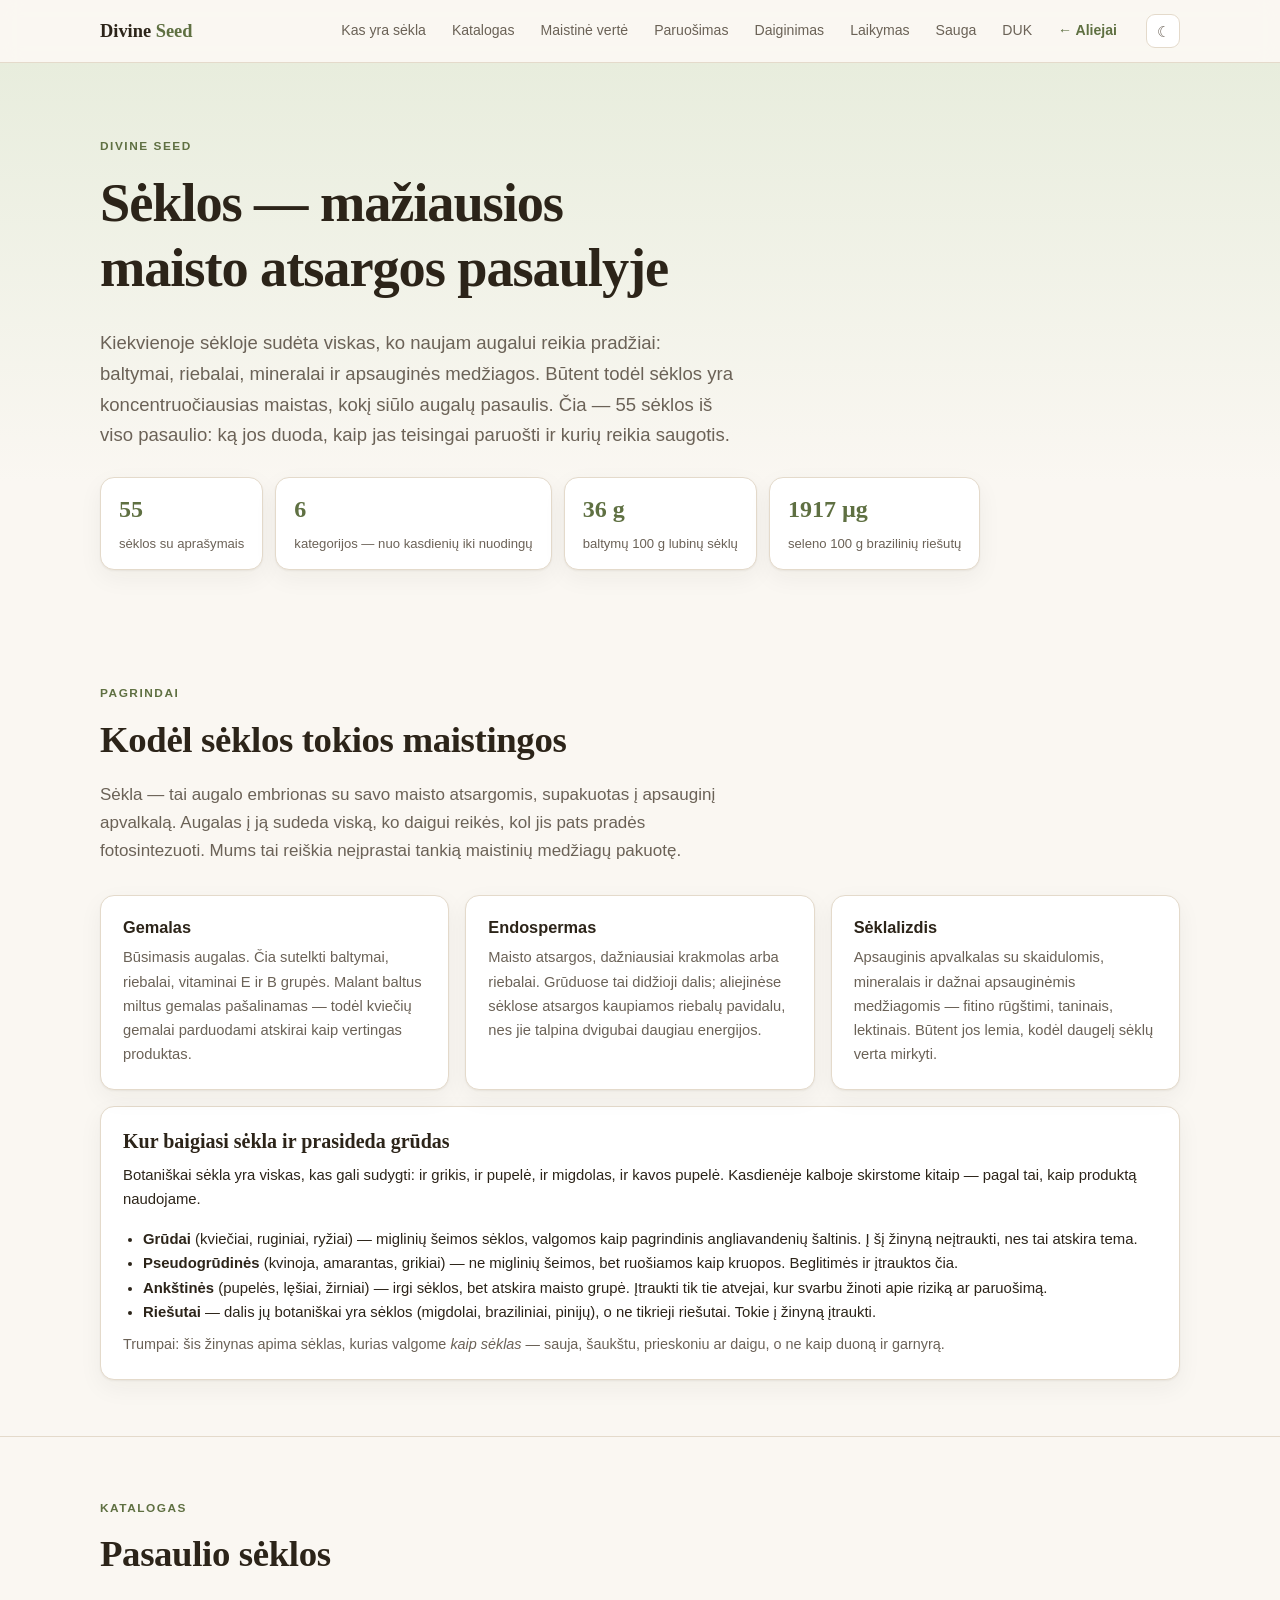
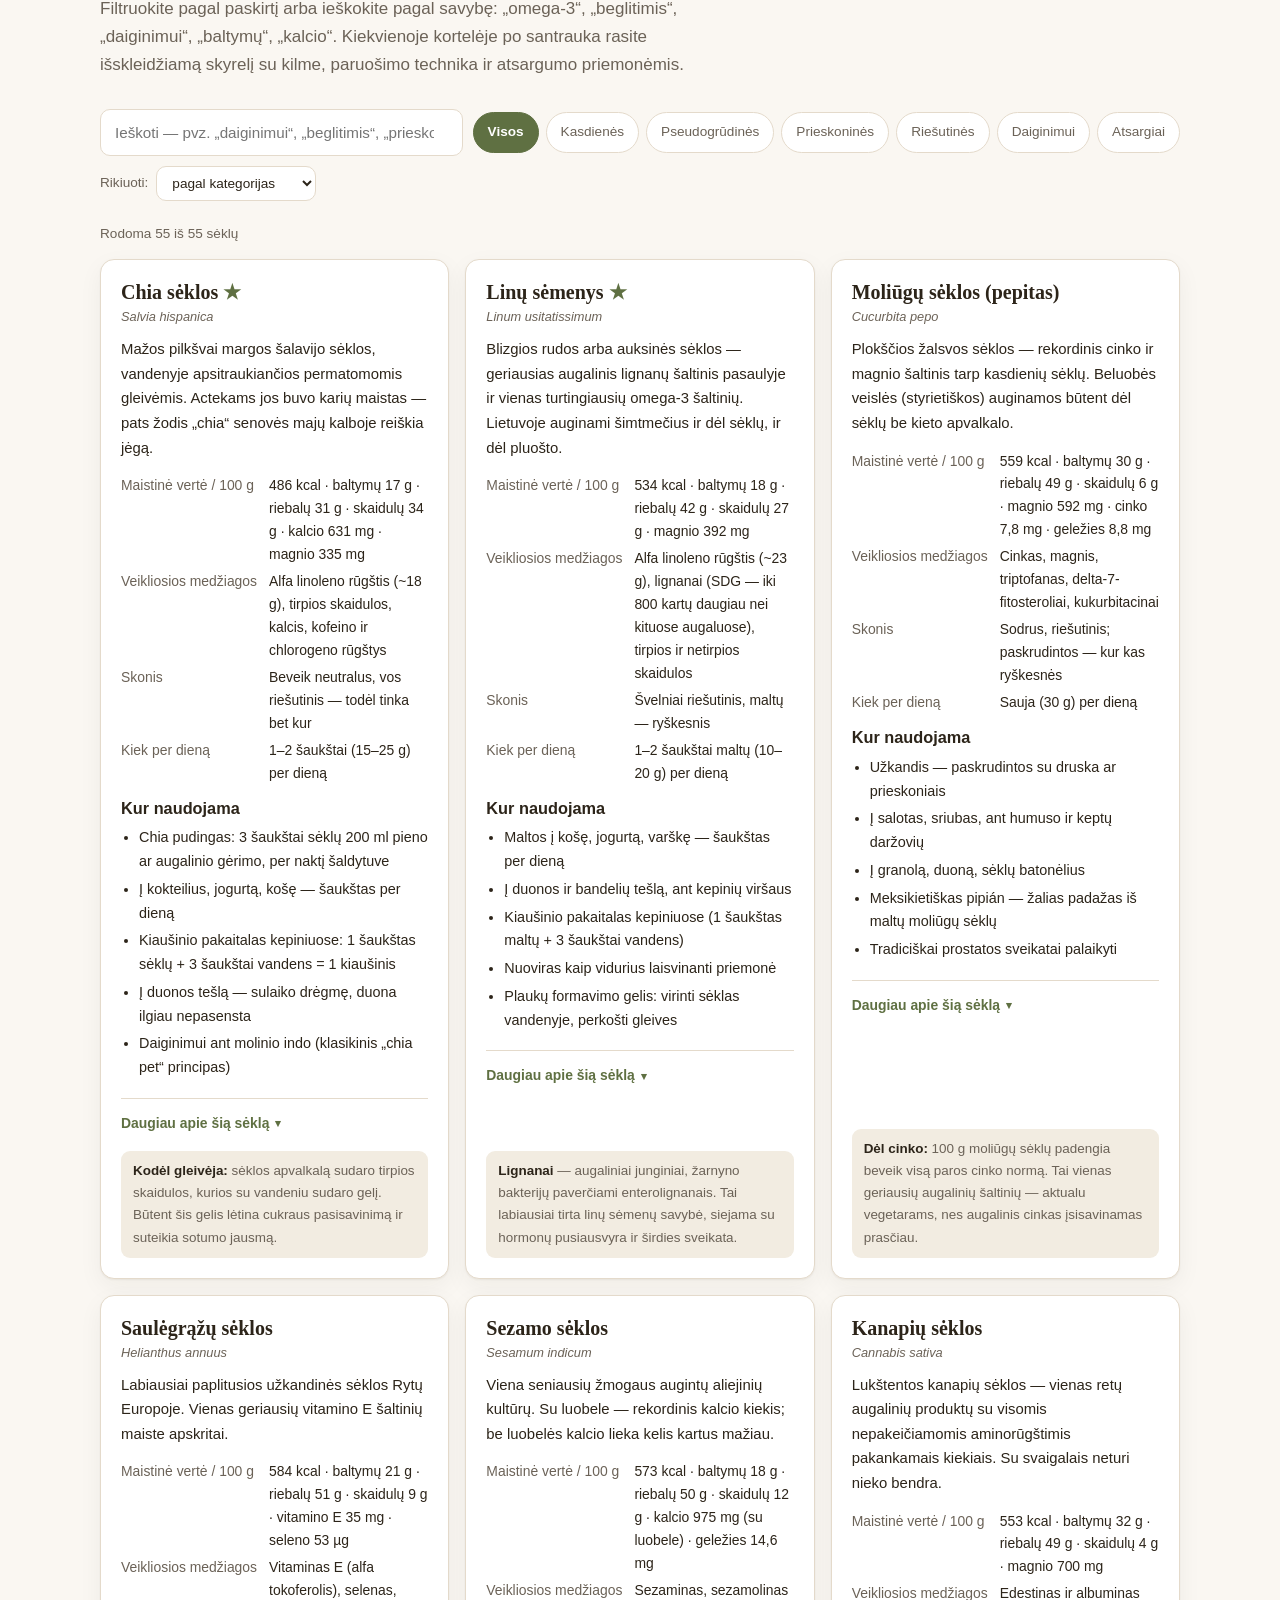
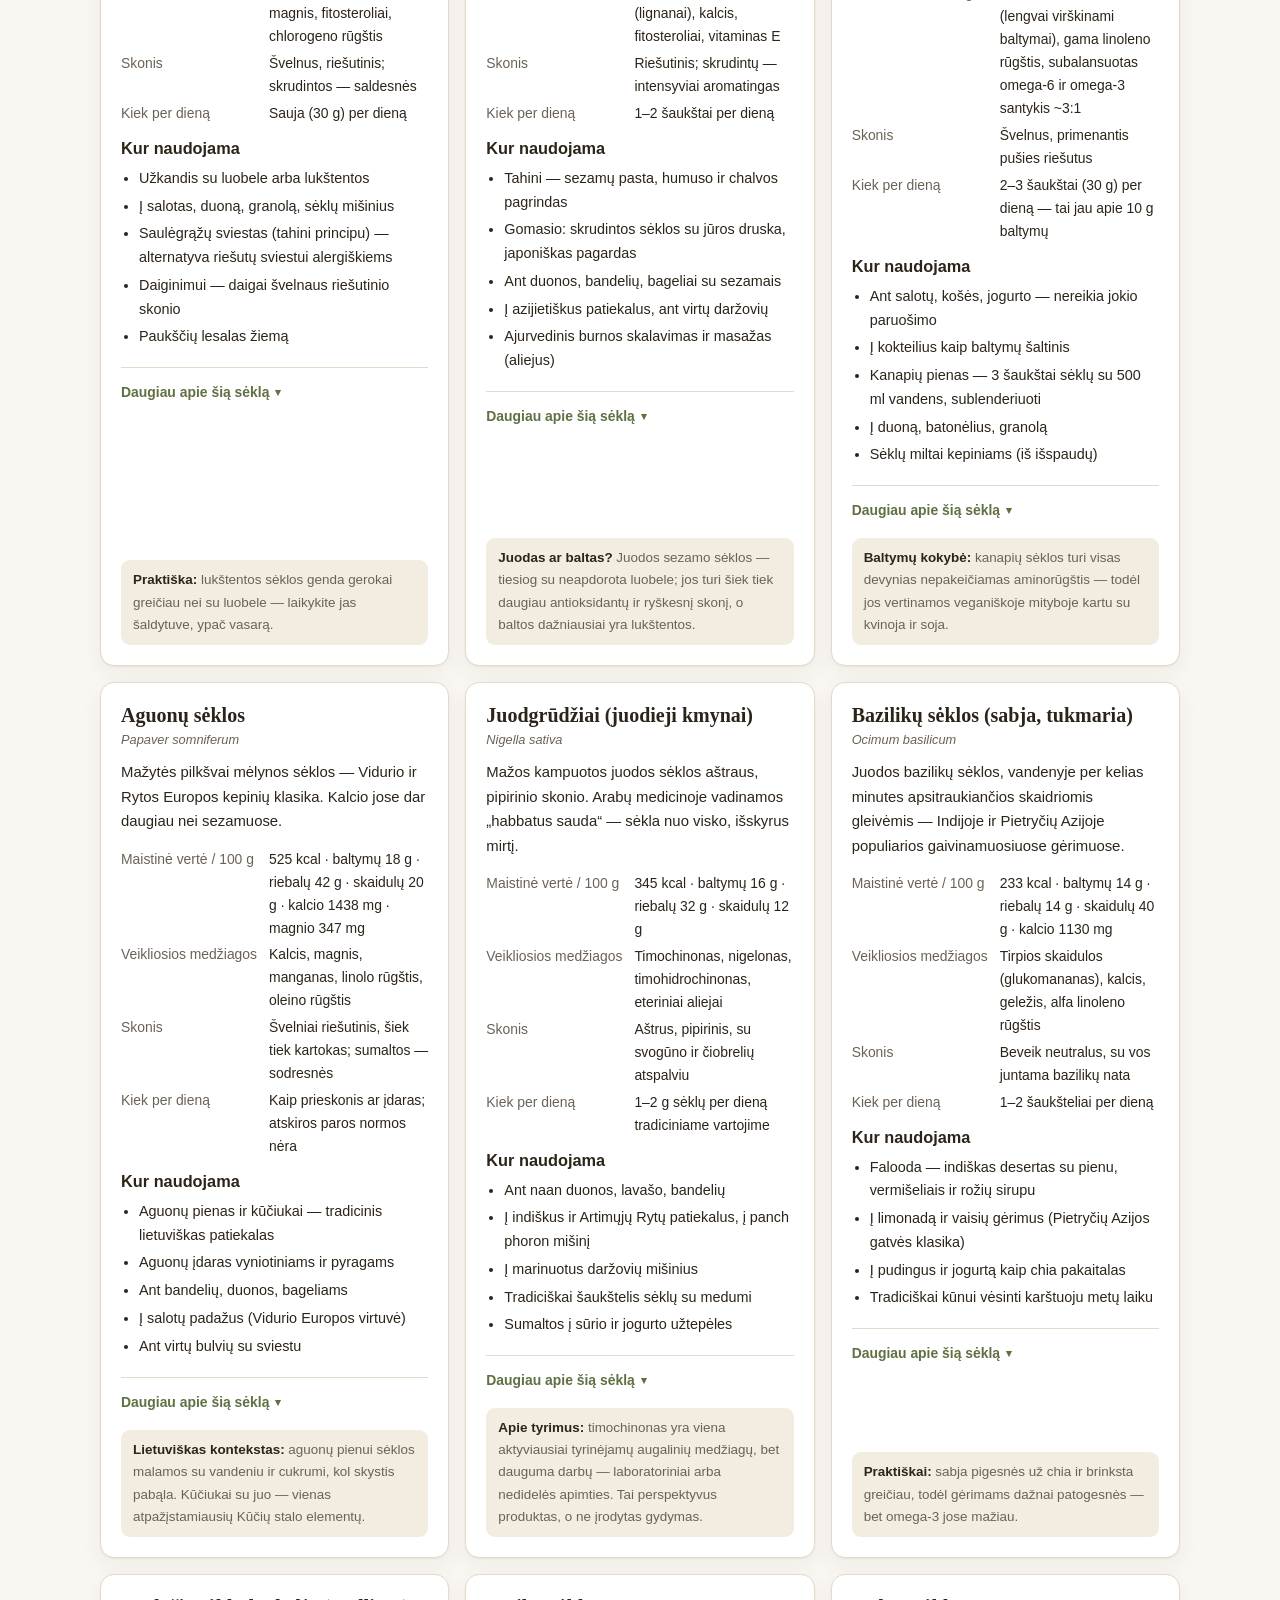
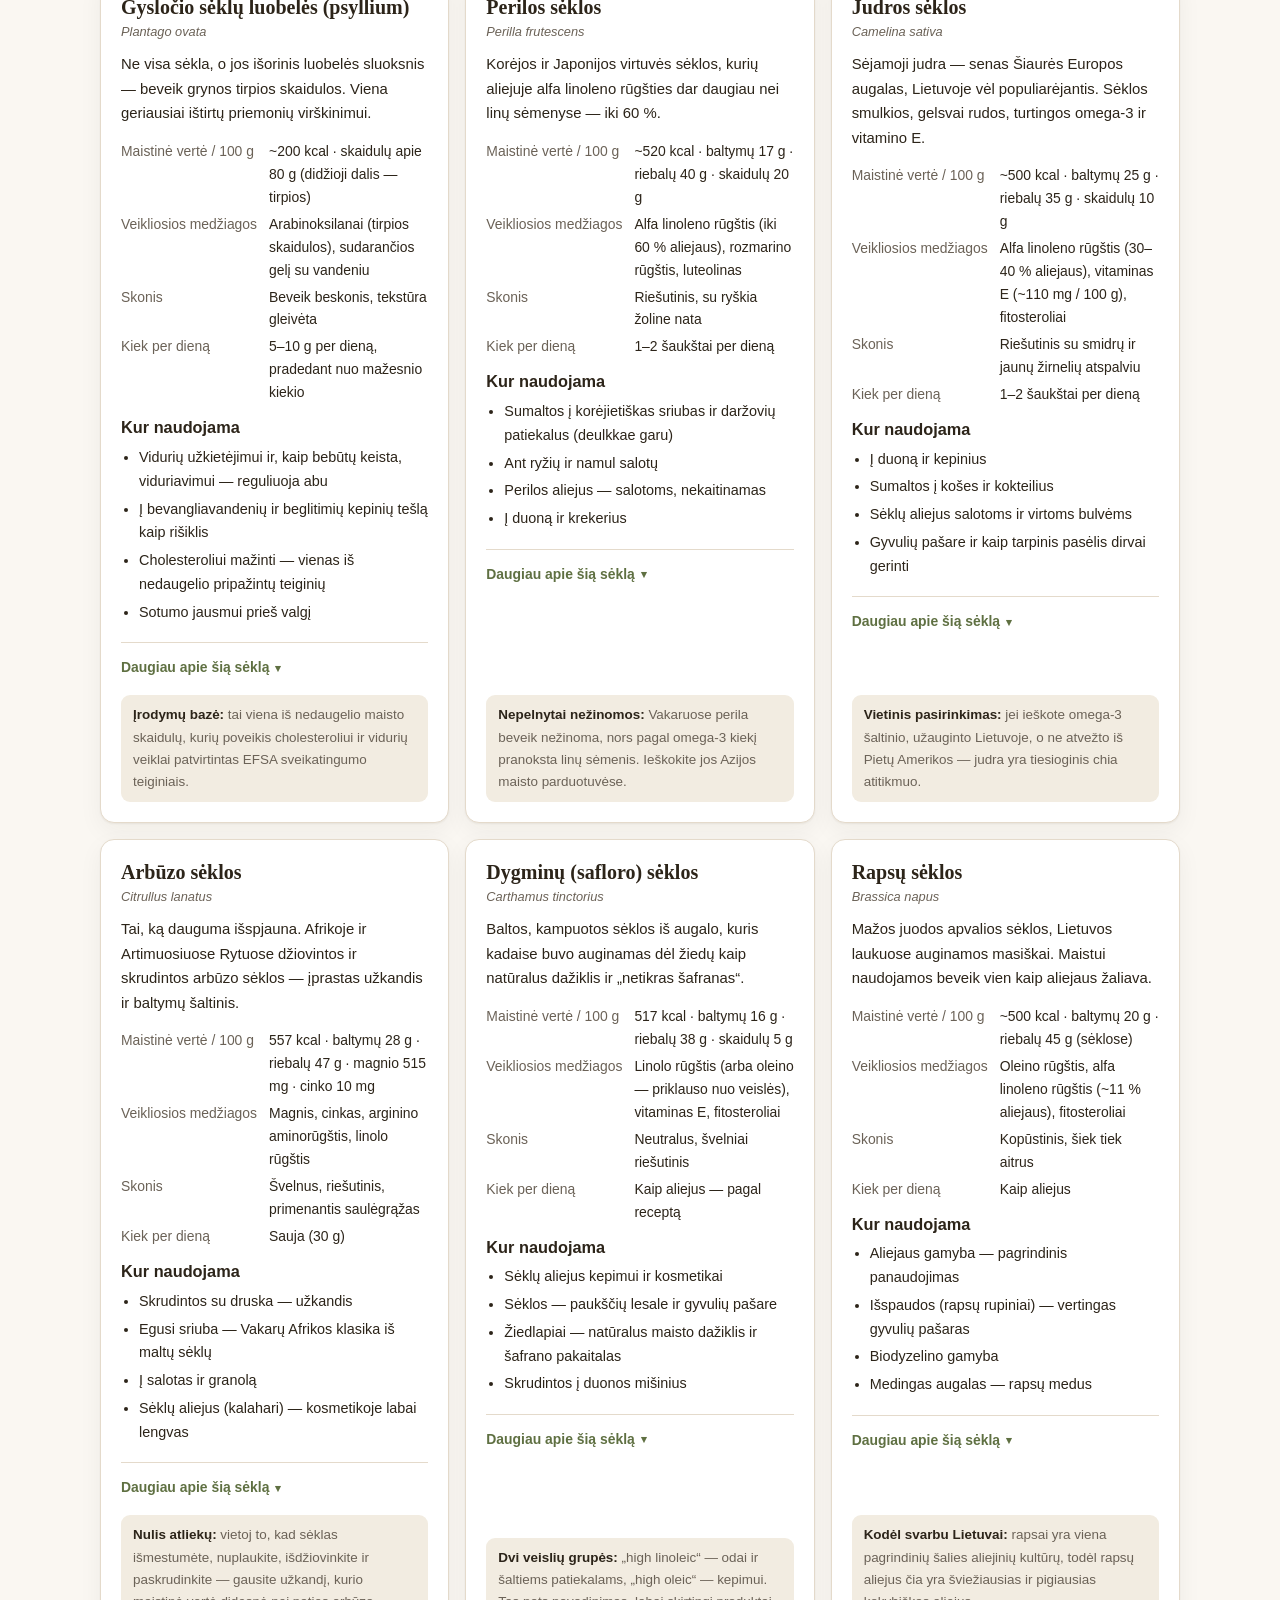
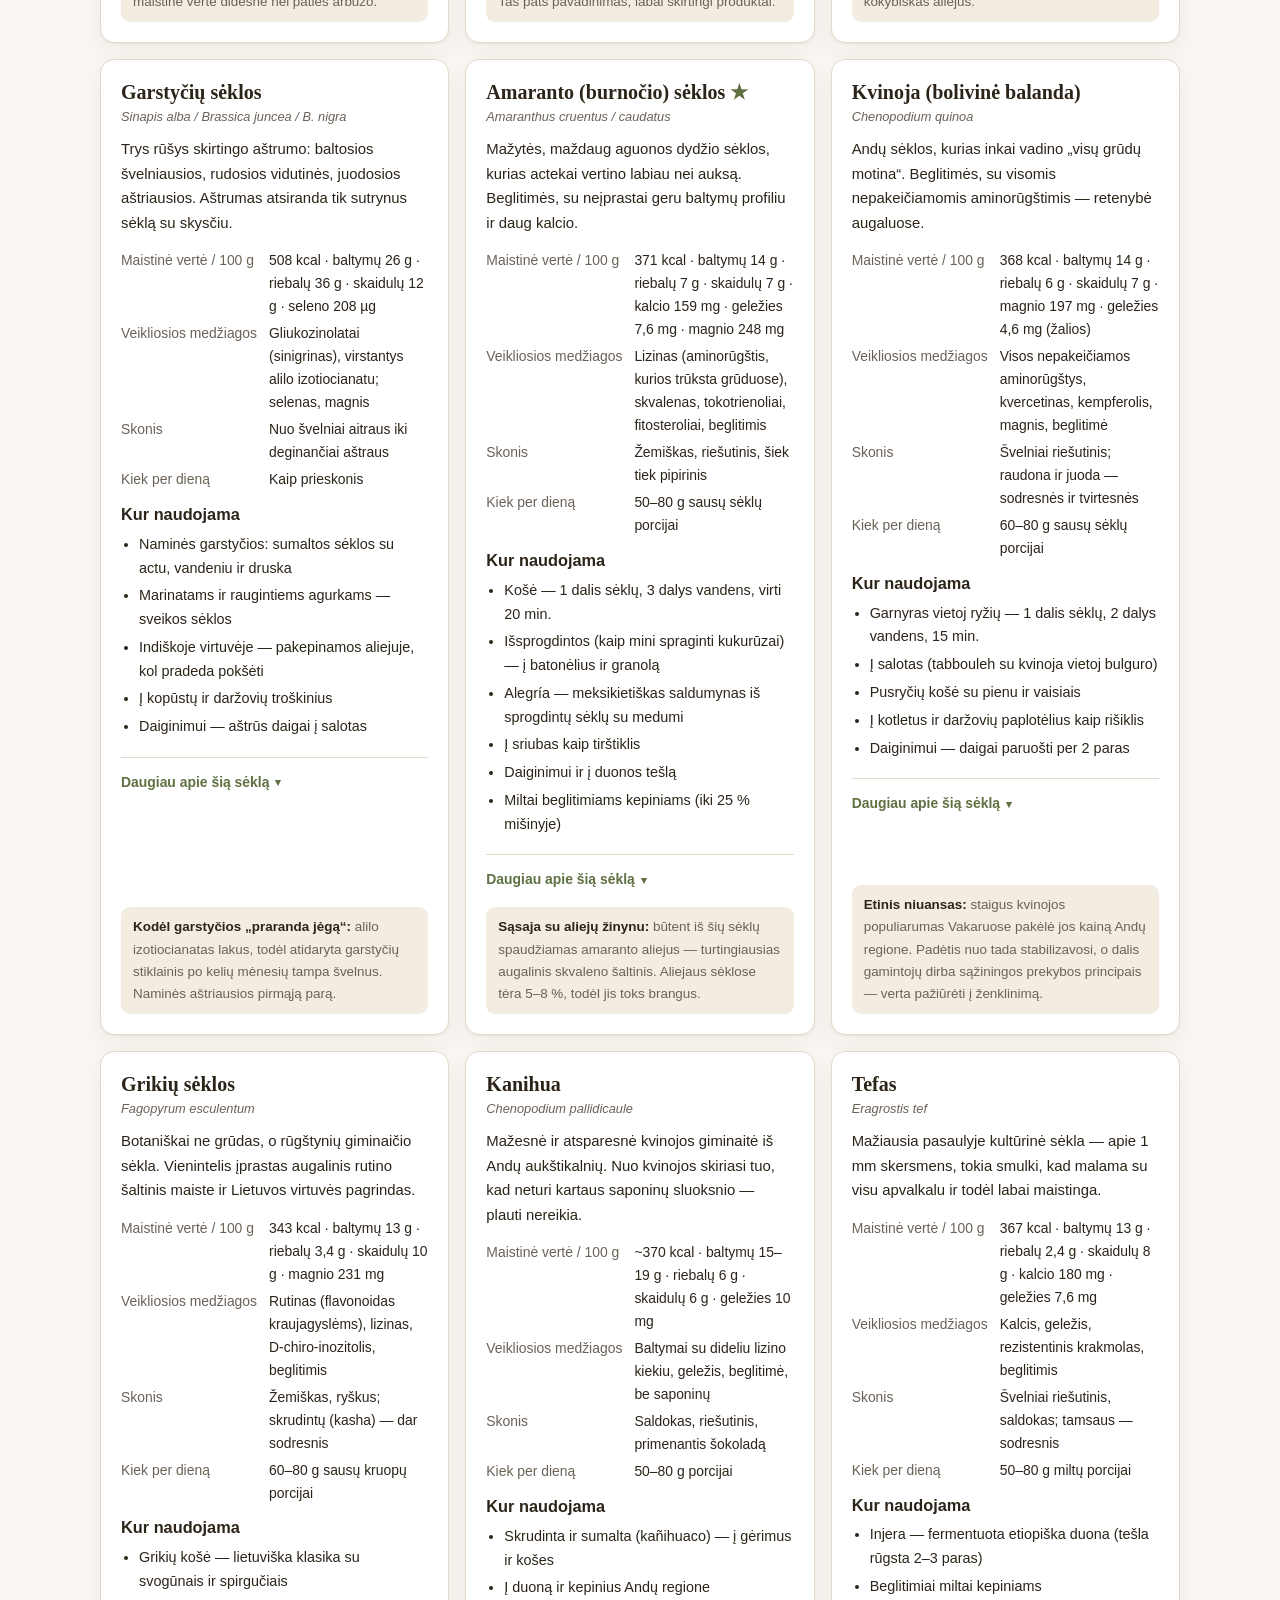
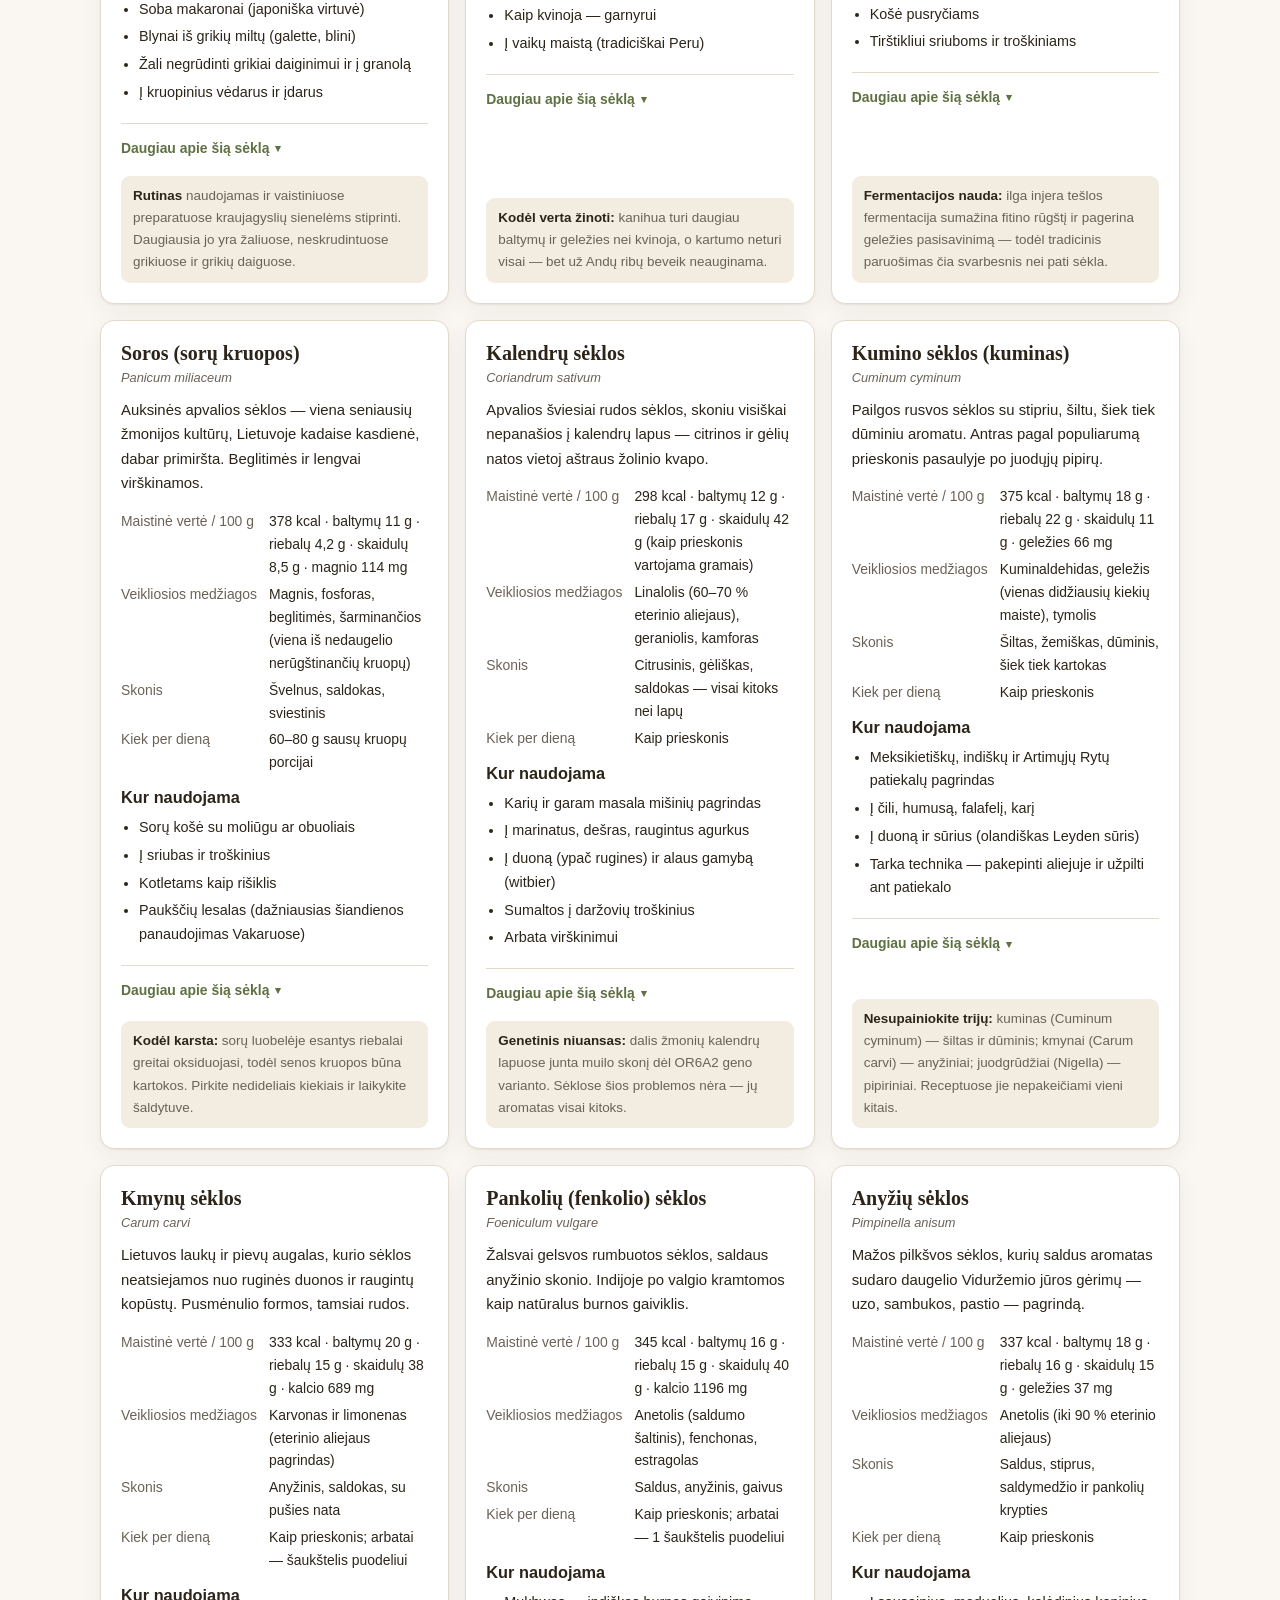
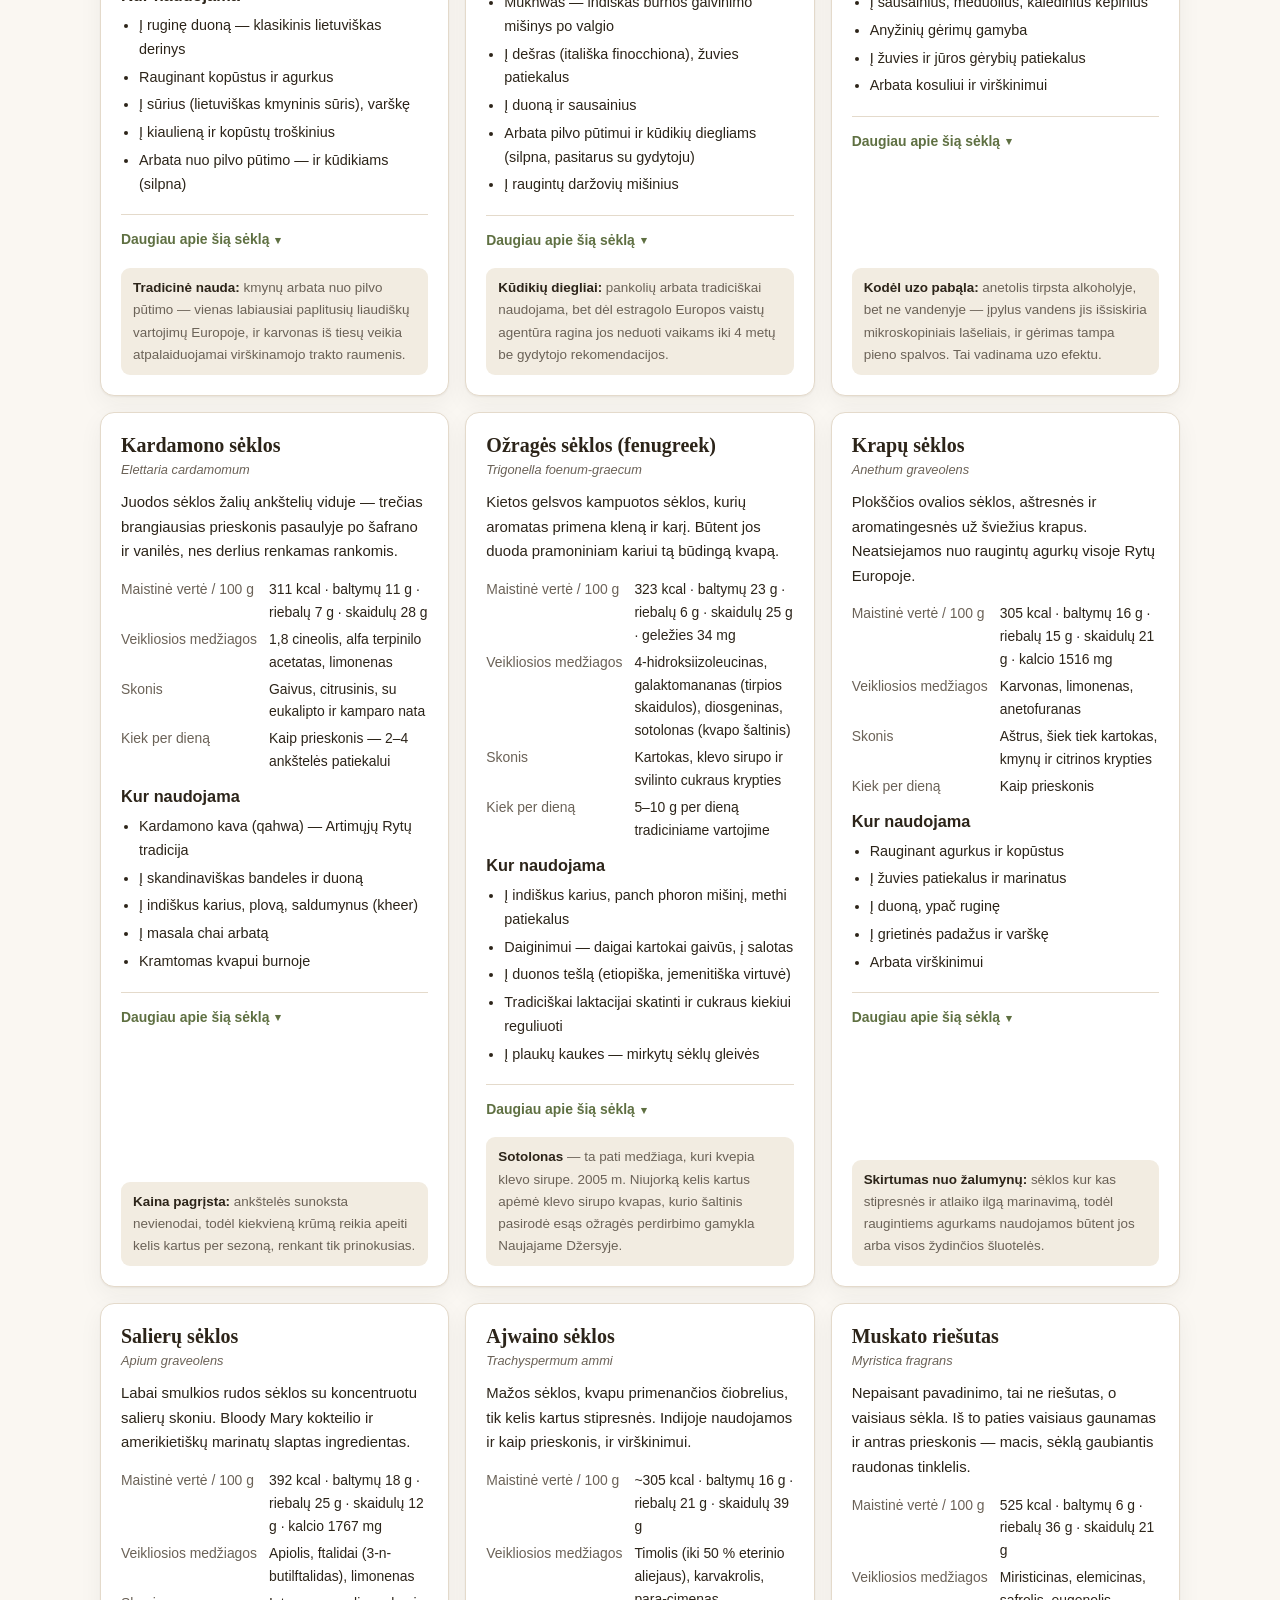
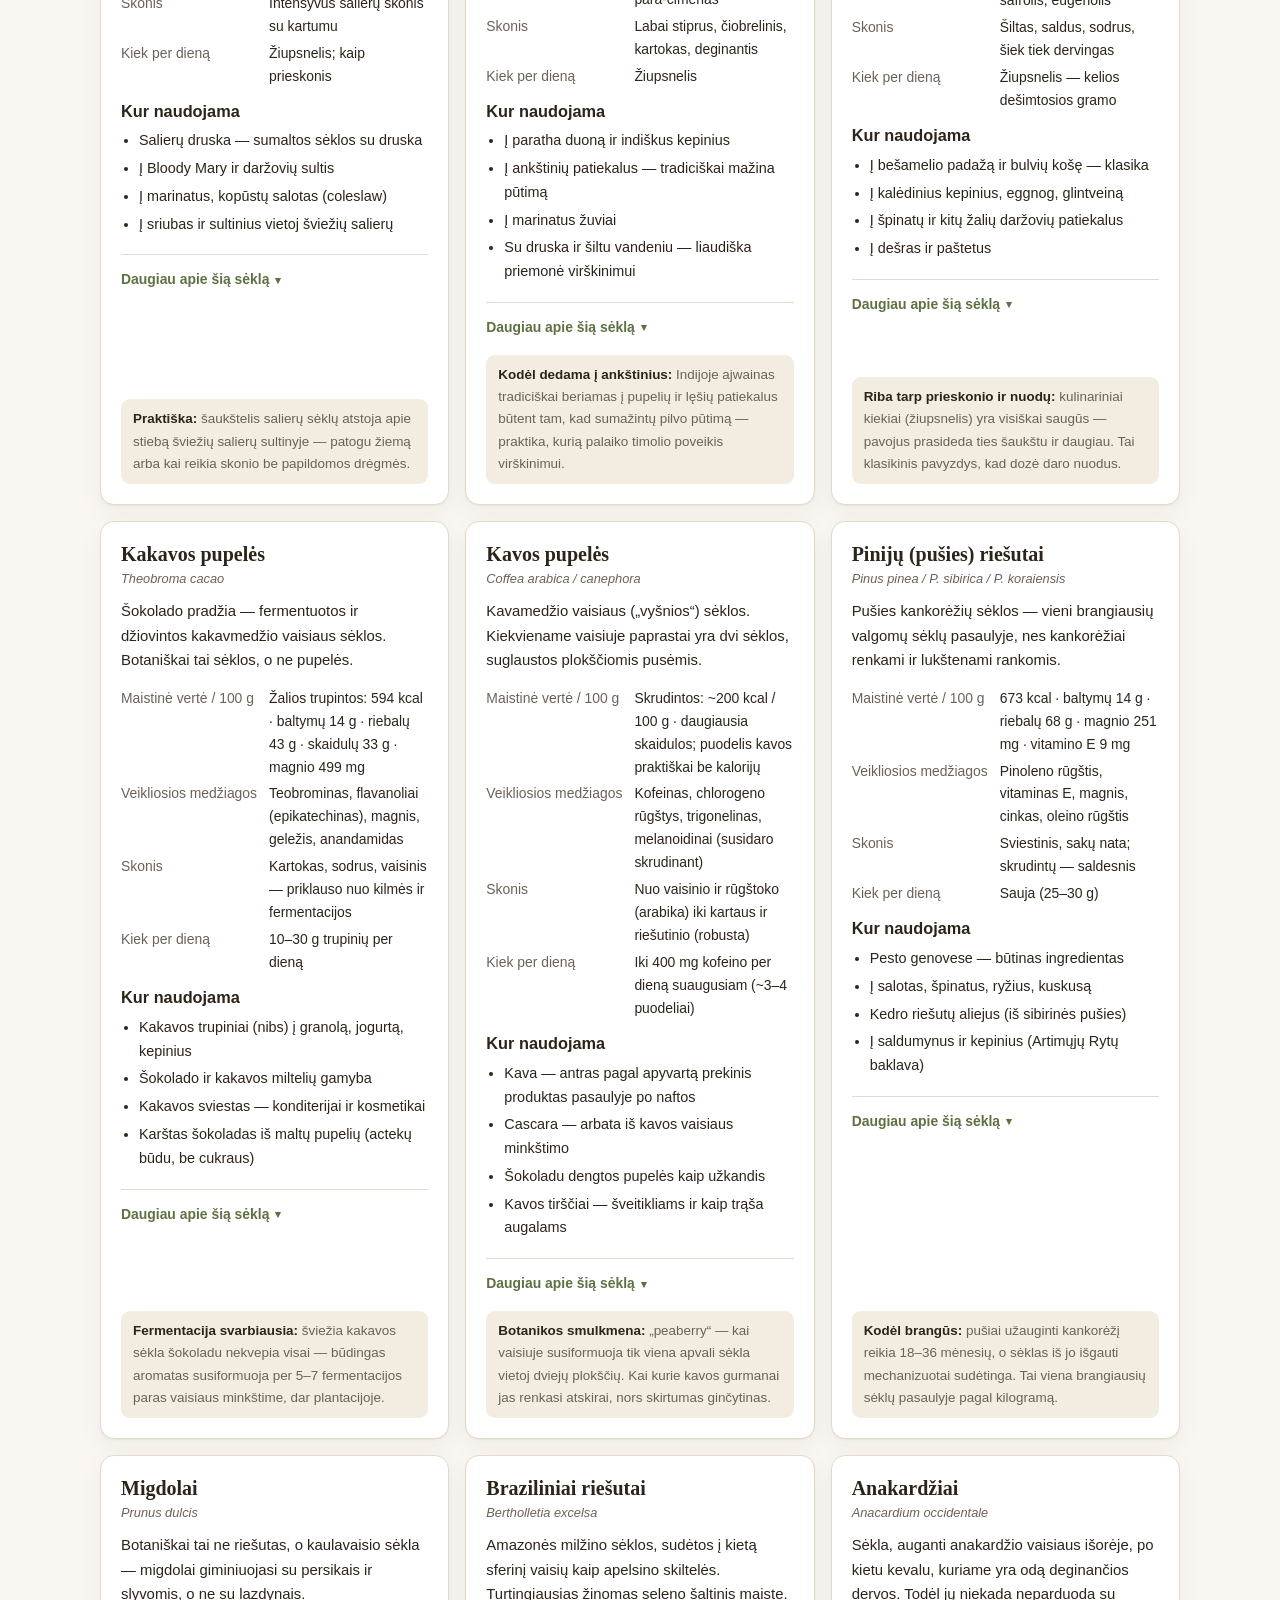
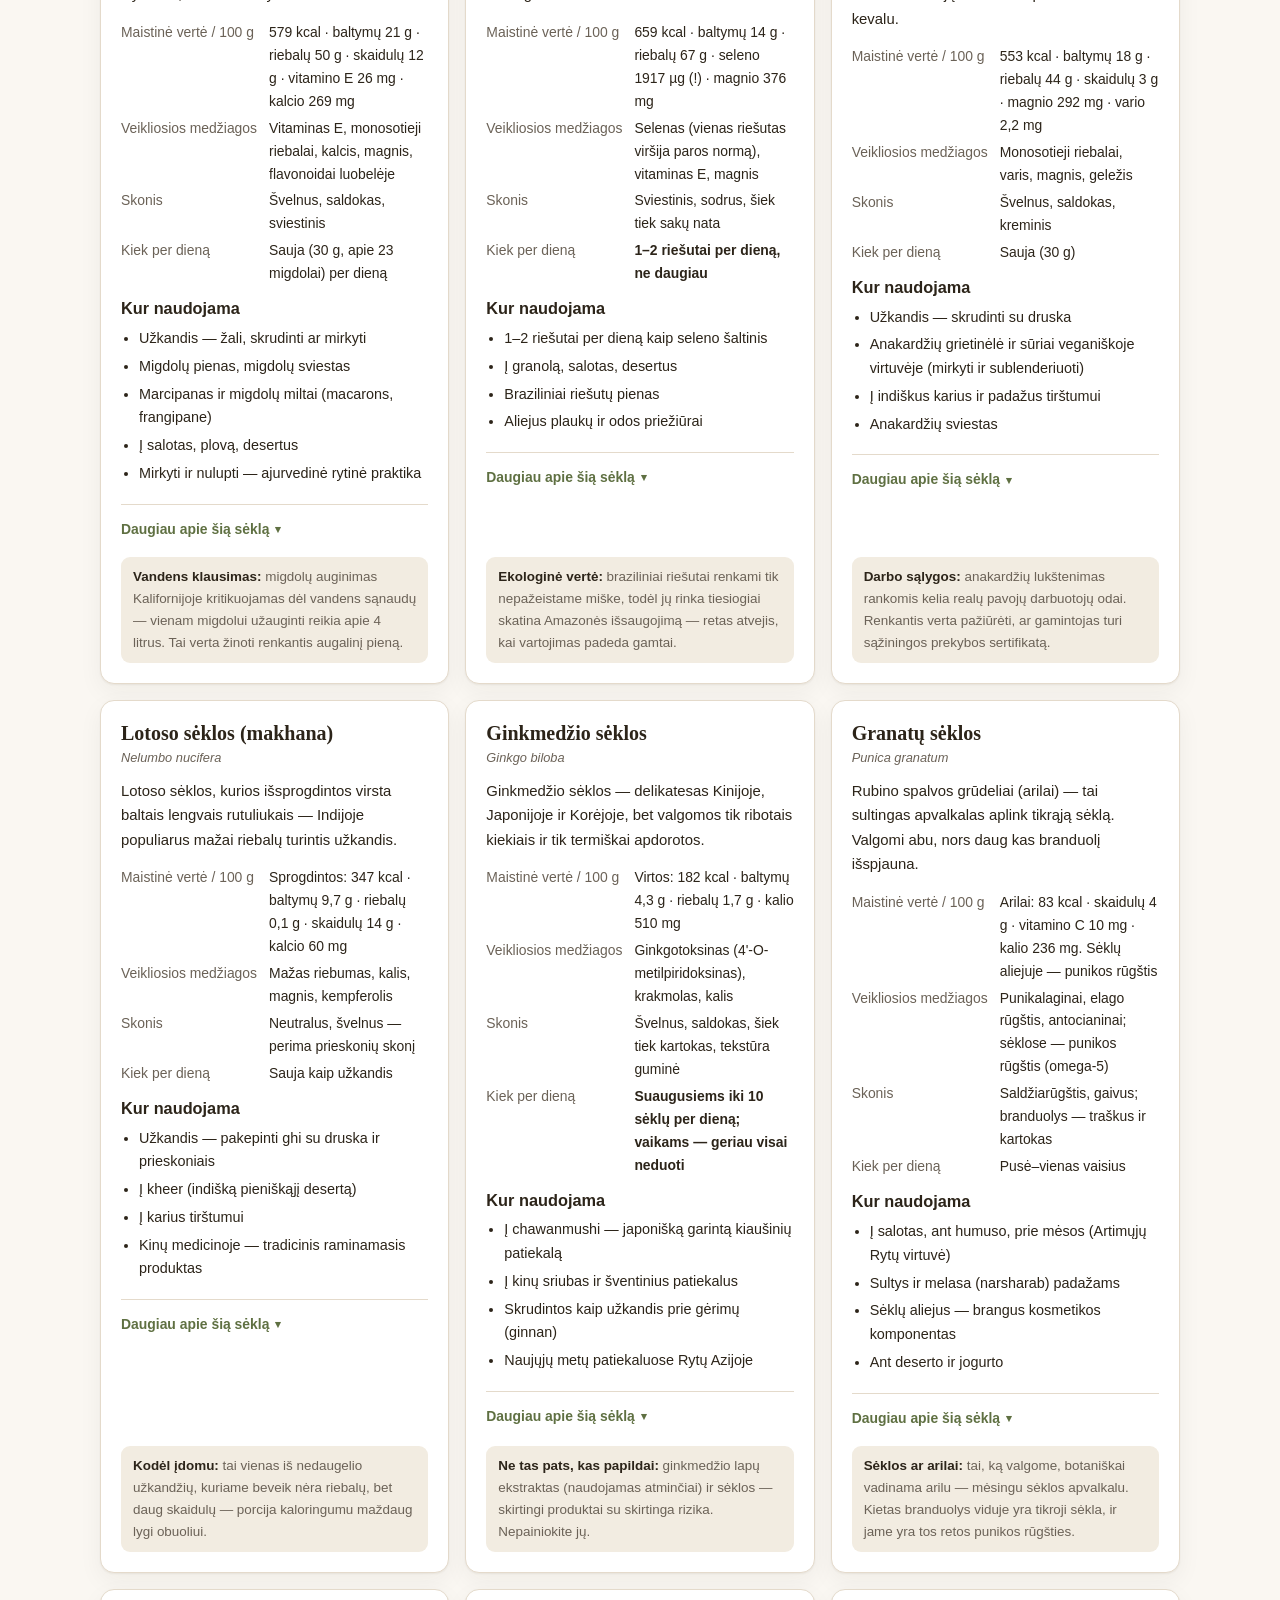
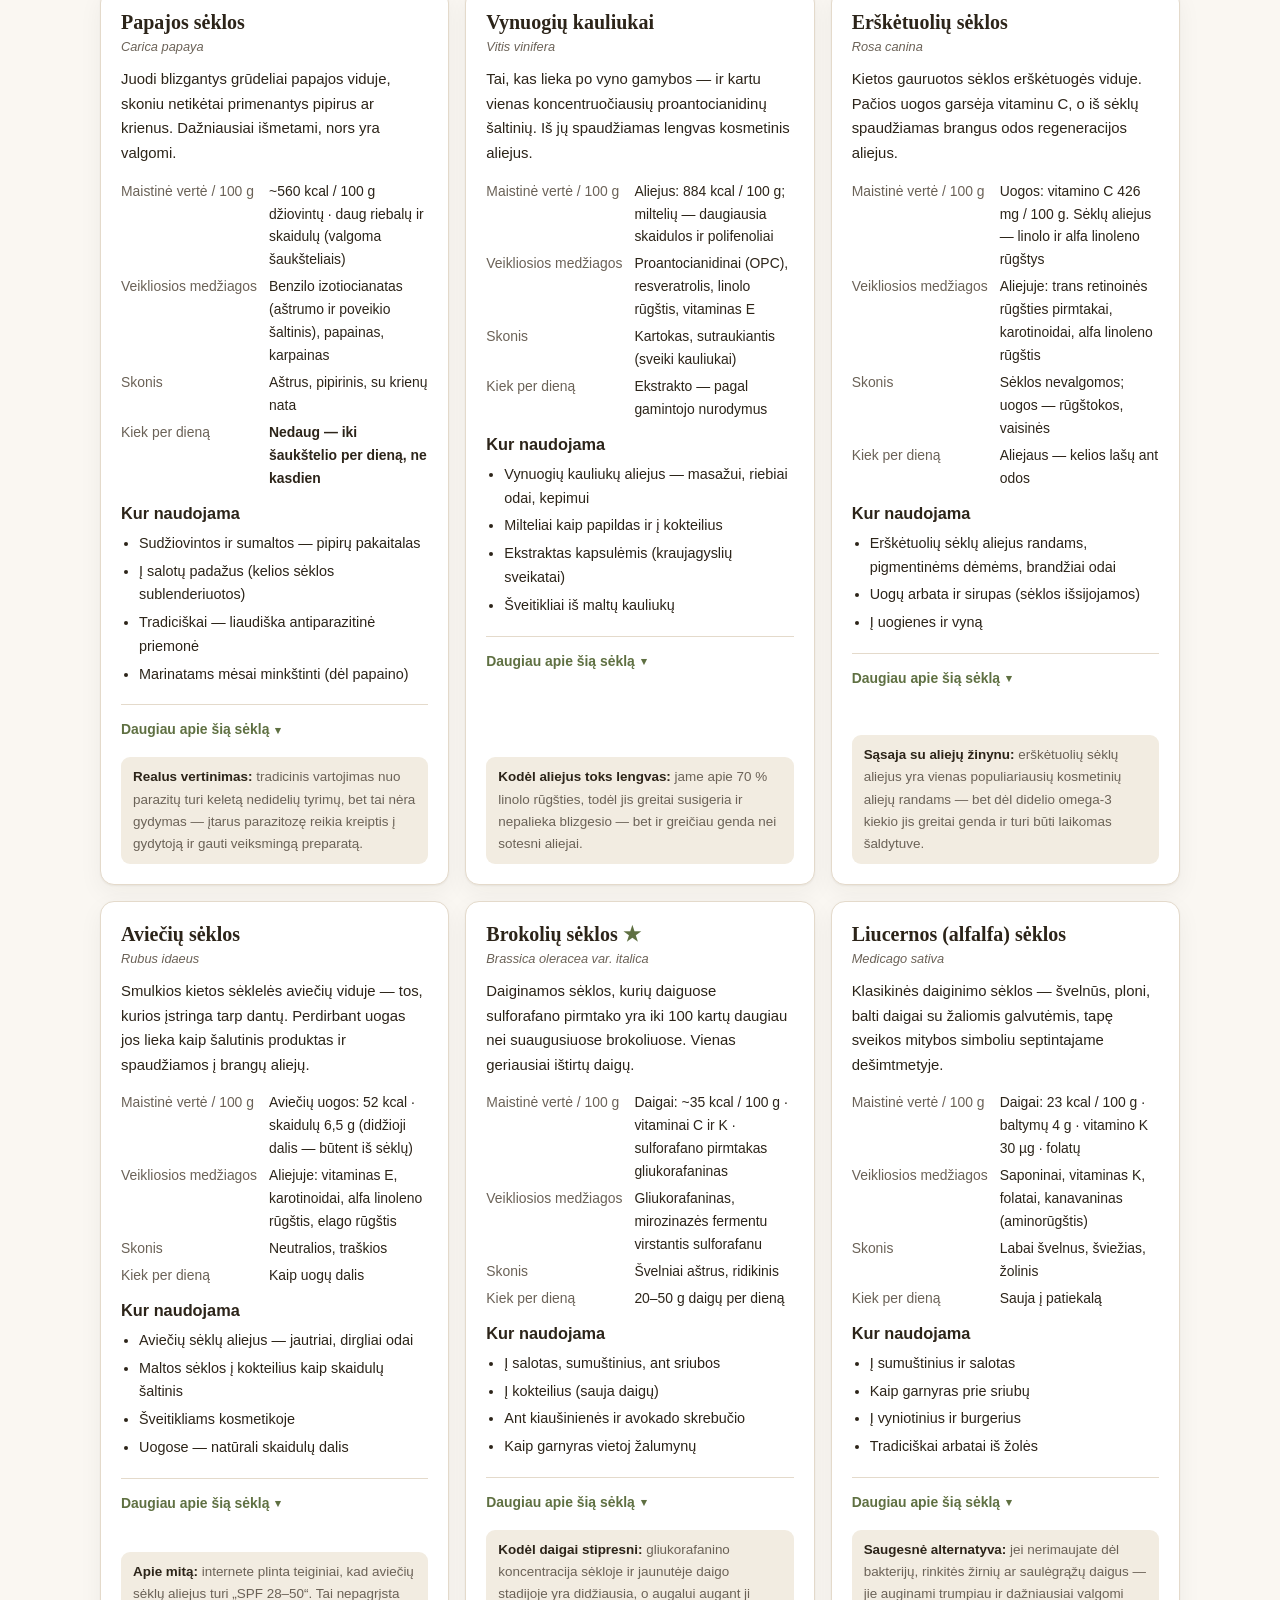
==== seklos.html @ fd5ecf48 "Pridėti Divine Seed — atskirą pasaulio sėklų žinyną Naujas puslapis seklos.html su 55 sėklomis iš vi" ====
<!DOCTYPE html>
<html lang="lt">
<head>
<meta charset="utf-8">
<meta name="viewport" content="width=device-width, initial-scale=1">
<title>Divine Seed — pasaulio sėklų žinynas | Nauda ir panaudojimas</title>
<meta name="description" content="55 pasaulio sėklos vienoje vietoje: chia, linų sėmenys, moliūgų, kvinoja, amarantas, prieskoninės ir daiginamos sėklos — maistinė vertė, paruošimas, nauda ir atsargumo priemonės.">
<meta name="theme-color" content="#5f7042">
<meta property="og:title" content="Divine Seed — pasaulio sėklų žinynas">
<meta property="og:description" content="55 sėklos: maistinė vertė, kaip paruošti, kiek valgyti, ko saugotis. Nuo chia iki ožragės ir daiginamų brokolių sėklų.">
<meta property="og:type" content="website">
<link rel="stylesheet" href="assets/css/styles.css">
<link rel="icon" href="data:image/svg+xml,<svg xmlns='http://www.w3.org/2000/svg' viewBox='0 0 100 100'><text y='.9em' font-size='90'>🌱</text></svg>">
</head>
<body class="seed-page">

<nav class="nav">
  <div class="wrap nav-inner">
    <a class="brand" href="seklos.html">Divine <span>Seed</span></a>
    <div class="nav-links">
      <a href="#kas-yra">Kas yra sėkla</a>
      <a href="#katalogas">Katalogas</a>
      <a href="#verte">Maistinė vertė</a>
      <a href="#paruosimas">Paruošimas</a>
      <a href="#daiginimas">Daiginimas</a>
      <a href="#laikymas">Laikymas</a>
      <a href="#sauga">Sauga</a>
      <a href="#duk">DUK</a>
      <a href="index.html" class="nav-cross">← Aliejai</a>
    </div>
    <button class="theme-btn" id="theme-btn" type="button" aria-label="Perjungti temą">☾</button>
  </div>
</nav>

<header class="hero">
  <div class="wrap">
    <span class="eyebrow">Divine Seed</span>
    <h1>Sėklos — mažiausios<br>maisto atsargos pasaulyje</h1>
    <p class="lead">
      Kiekvienoje sėkloje sudėta viskas, ko naujam augalui reikia pradžiai: baltymai, riebalai,
      mineralai ir apsauginės medžiagos. Būtent todėl sėklos yra koncentruočiausias maistas,
      kokį siūlo augalų pasaulis. Čia — 55 sėklos iš viso pasaulio: ką jos duoda, kaip jas
      teisingai paruošti ir kurių reikia saugotis.
    </p>
    <div class="hero-stats">
      <div class="stat"><b>55</b><span>sėklos su aprašymais</span></div>
      <div class="stat"><b>6</b><span>kategorijos — nuo kasdienių iki nuodingų</span></div>
      <div class="stat"><b>36 g</b><span>baltymų 100 g lubinų sėklų</span></div>
      <div class="stat"><b>1917 µg</b><span>seleno 100 g brazilinių riešutų</span></div>
    </div>
  </div>
</header>

<!-- ======================= KAS YRA SĖKLA ======================= -->
<section id="kas-yra">
  <div class="wrap">
    <div class="section-head">
      <span class="eyebrow">Pagrindai</span>
      <h2>Kodėl sėklos tokios maistingos</h2>
      <p>
        Sėkla — tai augalo embrionas su savo maisto atsargomis, supakuotas į apsauginį apvalkalą.
        Augalas į ją sudeda viską, ko daigui reikės, kol jis pats pradės fotosintezuoti. Mums tai
        reiškia neįprastai tankią maistinių medžiagų pakuotę.
      </p>
    </div>

    <div class="grid grid-3" style="margin-bottom:16px">
      <div class="card">
        <h4>Gemalas</h4>
        <p style="font-size:.92rem;color:var(--muted);margin:0">Būsimasis augalas. Čia sutelkti baltymai, riebalai, vitaminai E ir B grupės. Malant baltus miltus gemalas pašalinamas — todėl kviečių gemalai parduodami atskirai kaip vertingas produktas.</p>
      </div>
      <div class="card">
        <h4>Endospermas</h4>
        <p style="font-size:.92rem;color:var(--muted);margin:0">Maisto atsargos, dažniausiai krakmolas arba riebalai. Grūduose tai didžioji dalis; aliejinėse sėklose atsargos kaupiamos riebalų pavidalu, nes jie talpina dvigubai daugiau energijos.</p>
      </div>
      <div class="card">
        <h4>Sėklalizdis</h4>
        <p style="font-size:.92rem;color:var(--muted);margin:0">Apsauginis apvalkalas su skaidulomis, mineralais ir dažnai apsauginėmis medžiagomis — fitino rūgštimi, taninais, lektinais. Būtent jos lemia, kodėl daugelį sėklų verta mirkyti.</p>
      </div>
    </div>

    <div class="card">
      <h3>Kur baigiasi sėkla ir prasideda grūdas</h3>
      <p style="font-size:.93rem">
        Botaniškai sėkla yra viskas, kas gali sudygti: ir grikis, ir pupelė, ir migdolas, ir kavos
        pupelė. Kasdienėje kalboje skirstome kitaip — pagal tai, kaip produktą naudojame.
      </p>
      <ul style="font-size:.93rem;padding-left:20px;margin-bottom:8px">
        <li><b>Grūdai</b> (kviečiai, ruginiai, ryžiai) — miglinių šeimos sėklos, valgomos kaip pagrindinis angliavandenių šaltinis. Į šį žinyną neįtraukti, nes tai atskira tema.</li>
        <li><b>Pseudogrūdinės</b> (kvinoja, amarantas, grikiai) — ne miglinių šeimos, bet ruošiamos kaip kruopos. Beglitimės ir įtrauktos čia.</li>
        <li><b>Ankštinės</b> (pupelės, lęšiai, žirniai) — irgi sėklos, bet atskira maisto grupė. Įtraukti tik tie atvejai, kur svarbu žinoti apie riziką ar paruošimą.</li>
        <li><b>Riešutai</b> — dalis jų botaniškai yra sėklos (migdolai, braziliniai, pinijų), o ne tikrieji riešutai. Tokie į žinyną įtraukti.</li>
      </ul>
      <p style="font-size:.9rem;color:var(--muted);margin:0">
        Trumpai: šis žinynas apima sėklas, kurias valgome <i>kaip sėklas</i> — sauja, šaukštu,
        prieskoniu ar daigu, o ne kaip duoną ir garnyrą.
      </p>
    </div>
  </div>
</section>

<!-- ======================= KATALOGAS ======================= -->
<section id="katalogas">
  <div class="wrap">
    <div class="section-head">
      <span class="eyebrow">Katalogas</span>
      <h2>Pasaulio sėklos</h2>
      <p>
        Filtruokite pagal paskirtį arba ieškokite pagal savybę: „omega-3“, „beglitimis“,
        „daiginimui“, „baltymų“, „kalcio“. Kiekvienoje kortelėje po santrauka rasite
        išskleidžiamą skyrelį su kilme, paruošimo technika ir atsargumo priemonėmis.
      </p>
    </div>

    <div class="toolbar">
      <input class="search" id="seed-search" type="search" placeholder="Ieškoti — pvz. „daiginimui“, „beglitimis“, „prieskonis“…" aria-label="Ieškoti sėklos">
      <div class="chips" role="group" aria-label="Filtruoti pagal kategoriją">
        <button class="chip" type="button" data-cat="visi" aria-pressed="true">Visos</button>
        <button class="chip" type="button" data-cat="kasdienes" aria-pressed="false">Kasdienės</button>
        <button class="chip" type="button" data-cat="pseudograudai" aria-pressed="false">Pseudogrūdinės</button>
        <button class="chip" type="button" data-cat="prieskoniai" aria-pressed="false">Prieskoninės</button>
        <button class="chip" type="button" data-cat="riesutines" aria-pressed="false">Riešutinės</button>
        <button class="chip" type="button" data-cat="daiginimui" aria-pressed="false">Daiginimui</button>
        <button class="chip" type="button" data-cat="atsargiai" aria-pressed="false">Atsargiai</button>
      </div>
      <div class="sort-wrap">
        <label for="seed-sort">Rikiuoti:</label>
        <select id="seed-sort">
          <option value="numatytas">pagal kategorijas</option>
          <option value="pavadinimas">pagal pavadinimą</option>
          <option value="baltymai">pagal baltymų kiekį</option>
        </select>
      </div>
    </div>

    <p class="count" id="seed-count" aria-live="polite"></p>
    <div class="oil-grid" id="seed-grid"></div>
    <noscript>
      <p class="empty">Katalogui reikalingas JavaScript. Įjunkite jį naršyklėje, kad matytumėte visas 55 sėklas.</p>
    </noscript>
  </div>
</section>

<!-- ======================= MAISTINĖ VERTĖ ======================= -->
<section id="verte">
  <div class="wrap">
    <div class="section-head">
      <span class="eyebrow">Palyginimas</span>
      <h2>Ko kurioje sėkloje daugiausia</h2>
      <p>
        Reikšmės 100 g žalio produkto. Praktiškai tiek niekas nesuvalgo — įprasta porcija yra
        sauja (apie 30 g) arba šaukštas (10–15 g), todėl skaičius dalykite atitinkamai.
      </p>
    </div>

    <div class="table-scroll" style="margin-bottom:18px">
      <table>
        <thead>
          <tr><th>Sėkla</th><th>kcal</th><th>Baltymų</th><th>Riebalų</th><th>Skaidulų</th><th>Kuo išsiskiria</th></tr>
        </thead>
        <tbody>
          <tr><td>Kanapių (lukštentos)</td><td class="num">553</td><td class="num">32 g</td><td class="num">49 g</td><td class="num">4 g</td><td>Visos nepakeičiamos aminorūgštys</td></tr>
          <tr><td>Moliūgų</td><td class="num">559</td><td class="num">30 g</td><td class="num">49 g</td><td class="num">6 g</td><td>Cinkas 7,8 mg, magnis 592 mg</td></tr>
          <tr><td>Lubinų</td><td class="num">371</td><td class="num">36 g</td><td class="num">9,7 g</td><td class="num">19 g</td><td>Daugiausia baltymų, mažai riebalų</td></tr>
          <tr><td>Saulėgrąžų</td><td class="num">584</td><td class="num">21 g</td><td class="num">51 g</td><td class="num">9 g</td><td>Vitaminas E 35 mg</td></tr>
          <tr><td>Sezamo (su luobele)</td><td class="num">573</td><td class="num">18 g</td><td class="num">50 g</td><td class="num">12 g</td><td>Kalcis 975 mg</td></tr>
          <tr><td>Aguonų</td><td class="num">525</td><td class="num">18 g</td><td class="num">42 g</td><td class="num">20 g</td><td>Kalcis 1438 mg</td></tr>
          <tr><td>Linų sėmenų</td><td class="num">534</td><td class="num">18 g</td><td class="num">42 g</td><td class="num">27 g</td><td>Omega-3 ~23 g, lignanai</td></tr>
          <tr><td>Chia</td><td class="num">486</td><td class="num">17 g</td><td class="num">31 g</td><td class="num">34 g</td><td>Omega-3 ~18 g, gelis</td></tr>
          <tr><td>Ožragės</td><td class="num">323</td><td class="num">23 g</td><td class="num">6 g</td><td class="num">25 g</td><td>Geležis 34 mg</td></tr>
          <tr><td>Kvinoja</td><td class="num">368</td><td class="num">14 g</td><td class="num">6 g</td><td class="num">7 g</td><td>Pilnas baltymas, beglitimė</td></tr>
          <tr><td>Amaranto</td><td class="num">371</td><td class="num">14 g</td><td class="num">7 g</td><td class="num">7 g</td><td>Lizinas, kalcis 159 mg</td></tr>
          <tr><td>Grikių</td><td class="num">343</td><td class="num">13 g</td><td class="num">3,4 g</td><td class="num">10 g</td><td>Rutinas, beglitimiai</td></tr>
          <tr><td>Braziliniai riešutai</td><td class="num">659</td><td class="num">14 g</td><td class="num">67 g</td><td class="num">7,5 g</td><td>Selenas 1917 µg — riba 1–2 vnt.</td></tr>
          <tr><td>Psyllium luobelės</td><td class="num">~200</td><td class="num">2 g</td><td class="num">0,5 g</td><td class="num">~80 g</td><td>Beveik grynos tirpios skaidulos</td></tr>
          <tr><td>Lotoso (makhana)</td><td class="num">347</td><td class="num">9,7 g</td><td class="num">0,1 g</td><td class="num">14 g</td><td>Beveik be riebalų</td></tr>
        </tbody>
      </table>
    </div>

    <div class="grid grid-3">
      <div class="card">
        <h4>Jei reikia omega-3</h4>
        <p style="font-size:.91rem;color:var(--muted);margin:0">Linų sėmenys, chia, judra, perila. Svarbu: tai ALA forma, kurią organizmas į EPA ir DHA paverčia tik 5–10 %. Todėl augalinės sėklos žuvies nepakeičia visa apimtimi.</p>
      </div>
      <div class="card">
        <h4>Jei reikia baltymų</h4>
        <p style="font-size:.91rem;color:var(--muted);margin:0">Kanapių sėklos, lubinai, moliūgų sėklos, kvinoja. Kanapės ir kvinoja turi visas nepakeičiamas aminorūgštis — retenybė tarp augalų.</p>
      </div>
      <div class="card">
        <h4>Jei reikia kalcio</h4>
        <p style="font-size:.91rem;color:var(--muted);margin:0">Aguonos, sezamas su luobele, krapų ir salierų sėklos. Įsisavinimą mažina oksalatai, todėl skaičiai lentelėje yra viršutinė riba, o ne tai, ką organizmas pasisavins.</p>
      </div>
    </div>
  </div>
</section>

<!-- ======================= PARUOŠIMAS ======================= -->
<section id="paruosimas">
  <div class="wrap">
    <div class="section-head">
      <span class="eyebrow">Technika</span>
      <h2>Kaip paruošti sėklas</h2>
      <p>
        Sėkla sukurta taip, kad praeitų pro virškinamąjį traktą nepažeista — tai jos išlikimo
        strategija. Mūsų užduotis atvirkštinė: ją atverti. Nuo to priklauso, ar gausite naudą,
        ar tik skaidulų.
      </p>
    </div>

    <div class="grid grid-2" style="margin-bottom:16px">
      <div class="card">
        <h3>Keturios technikos</h3>
        <div class="steps">
          <div class="step"><div><h4>Malimas</h4><p>Būtinas linų sėmenims — sveikos sėklos praeina nesuvirškintos. Malkite prieš pat vartojimą: maltos genda per savaites, ne mėnesius.</p></div></div>
          <div class="step"><div><h4>Mirkymas</h4><p>4–12 val. vandenyje sumažina fitino rūgštį ir fermentų inhibitorius, suminkština sėklą. Vandenį nupilkite ir nenaudokite.</p></div></div>
          <div class="step"><div><h4>Skrudinimas</h4><p>Atskleidžia aromatą ir naikina dalį antimaistinių medžiagų. Bet riebalai oksiduojasi — skrudinkite trumpai ir vidutinėje kaitroje.</p></div></div>
          <div class="step"><div><h4>Daiginimas</h4><p>Stipriausiai pakeičia sudėtį: išauga vitaminų kiekis, sumažėja fitino rūgšties, baltymai tampa lengviau virškinami.</p></div></div>
        </div>
      </div>
      <div class="card">
        <h3>Antimaistinės medžiagos — be dramos</h3>
        <p style="font-size:.93rem">
          Internete jos vaizduojamos kaip grėsmė. Realybė santūresnė: subalansuotoje mityboje
          jų poveikis nedidelis, o dalis net naudinga.
        </p>
        <ul style="font-size:.92rem;padding-left:20px;margin-bottom:8px">
          <li><b>Fitino rūgštis</b> — jungiasi su cinku, geležimi, kalciu ir mažina jų pasisavinimą. Kartu yra antioksidantas. Mažina mirkymas, daiginimas, fermentacija.</li>
          <li><b>Lektinai</b> — daugiausia ankštinėse; sunaikinami verdant. Pavojingi tik žalios ar neišvirtos pupelės.</li>
          <li><b>Oksalatai</b> — svarbūs tik linkusiems į inkstų akmenligę. Daugiausia sezame, amarante, chia.</li>
          <li><b>Saponinai</b> — kvinojos kartumas; nuplaunami vandeniu.</li>
        </ul>
        <p style="font-size:.9rem;color:var(--muted);margin:0">
          Praktinė išvada: jei valgote įvairiai ir sėklas mirkote ar skrudinate, apie tai
          galvoti nereikia. Aktualu tampa tik tada, kai sėklos ir ankštiniai sudaro raciono
          pagrindą, o mityba vienoda.
        </p>
      </div>
    </div>

    <div class="table-scroll">
      <table>
        <thead><tr><th>Sėkla</th><th>Mirkyti</th><th>Malti</th><th>Skrudinti</th><th>Pastaba</th></tr></thead>
        <tbody>
          <tr><td>Linų sėmenys</td><td><span class="pill mid">neprivaloma</span></td><td><span class="pill hi">būtina</span></td><td><span class="pill lo">ne</span></td><td>Sveikos praeina nesuvirškintos</td></tr>
          <tr><td>Chia</td><td><span class="pill hi">taip</span></td><td><span class="pill mid">galima</span></td><td><span class="pill lo">ne</span></td><td>Sausų nevalgyti be skysčio</td></tr>
          <tr><td>Kanapių (lukštentos)</td><td><span class="pill lo">nereikia</span></td><td><span class="pill lo">nereikia</span></td><td><span class="pill lo">ne</span></td><td>Valgomos iš karto</td></tr>
          <tr><td>Moliūgų, saulėgrąžų</td><td><span class="pill mid">galima</span></td><td><span class="pill mid">galima</span></td><td><span class="pill hi">taip</span></td><td>Skrudinti — 3–5 min.</td></tr>
          <tr><td>Sezamo</td><td><span class="pill lo">nereikia</span></td><td><span class="pill mid">tahini</span></td><td><span class="pill hi">taip</span></td><td>Skrudinti iki pokšėjimo</td></tr>
          <tr><td>Kvinoja</td><td><span class="pill hi">nuplauti</span></td><td><span class="pill lo">ne</span></td><td><span class="pill mid">galima</span></td><td>Būtina nuplauti nuo saponinų</td></tr>
          <tr><td>Amarantas</td><td><span class="pill mid">galima</span></td><td><span class="pill mid">miltams</span></td><td><span class="pill hi">sprogdinti</span></td><td>Žalio nevalgyti</td></tr>
          <tr><td>Ožragės</td><td><span class="pill hi">būtina</span></td><td><span class="pill mid">galima</span></td><td><span class="pill mid">trumpai</span></td><td>Perskrudintos tampa kartokos</td></tr>
          <tr><td>Prieskoninės (kalendros, kuminas)</td><td><span class="pill lo">ne</span></td><td><span class="pill hi">prieš naudojant</span></td><td><span class="pill hi">30–60 s</span></td><td>Aromatas sustiprėja kelis kartus</td></tr>
          <tr><td>Raudonosios pupelės</td><td><span class="pill hi">būtina</span></td><td><span class="pill lo">ne</span></td><td><span class="pill hi">virti 10 min. stipriai</span></td><td>Žalios — nuodingos</td></tr>
        </tbody>
      </table>
    </div>
  </div>
</section>

<!-- ======================= DAIGINIMAS ======================= -->
<section id="daiginimas">
  <div class="wrap">
    <div class="section-head">
      <span class="eyebrow">Namuose</span>
      <h2>Daiginimas nuo pradžios</h2>
      <p>
        Sudygusi sėkla iš atsargų sandėlio virsta augančiu organizmu: išauga vitaminų kiekis,
        sumažėja fitino rūgšties, krakmolas virsta paprastesniais cukrumis. Reikia tik stiklainio,
        vandens ir kelių parų.
      </p>
    </div>

    <div class="grid grid-2" style="margin-bottom:16px">
      <div class="card">
        <h3>Žingsniai</h3>
        <div class="steps">
          <div class="step"><div><h4>Nuplaukite ir išmirkykite</h4><p>Šaukštas sėklų į litrinį stiklainį, užpilkite vandeniu. Smulkioms — 4–6 val., stambesnėms — 8–12 val.</p></div></div>
          <div class="step"><div><h4>Nupilkite ir paverskite</h4><p>Uždenkite marle ar tinkleliu, nupilkite vandenį ir laikykite stiklainį pakreiptą kampu žemyn, kad likusi drėgmė nutekėtų.</p></div></div>
          <div class="step"><div><h4>Plaukite du kartus per dieną</h4><p>Ryte ir vakare: užpilkite vandenį, išsukiokite, nupilkite. Stovintis vanduo — pagrindinė pelijimo priežastis.</p></div></div>
          <div class="step"><div><h4>Baigiamoji parą šviesoje</h4><p>Paskutinę parą pastatykite prie lango — daigai sužaliuos ir pagamins chlorofilo. Tada nuplaukite ir laikykite šaldytuve iki 5 parų.</p></div></div>
        </div>
      </div>
      <div class="card">
        <h3>Kiek laiko užtrunka</h3>
        <div class="table-scroll" style="margin-top:10px">
          <table style="min-width:380px">
            <thead><tr><th>Sėkla</th><th>Mirkyti</th><th>Paruošta</th></tr></thead>
            <tbody>
              <tr><td>Ridikėlių</td><td class="num">4–6 val.</td><td class="num">3–4 paros</td></tr>
              <tr><td>Garstyčių</td><td class="num">4–6 val.</td><td class="num">3–4 paros</td></tr>
              <tr><td>Brokolių</td><td class="num">8 val.</td><td class="num">3–5 paros</td></tr>
              <tr><td>Liucernos</td><td class="num">4–6 val.</td><td class="num">4–6 paros</td></tr>
              <tr><td>Kvinojos</td><td class="num">2–4 val.</td><td class="num">1–2 paros</td></tr>
              <tr><td>Grikių (žalių)</td><td class="num">2–4 val.</td><td class="num">1–2 paros</td></tr>
              <tr><td>Ožragės</td><td class="num">8–12 val.</td><td class="num">3–5 paros</td></tr>
              <tr><td>Saulėgrąžų</td><td class="num">8 val.</td><td class="num">2–3 paros</td></tr>
              <tr><td>Žirnių (ūgliams)</td><td class="num">8–12 val.</td><td class="num">8–12 parų</td></tr>
            </tbody>
          </table>
        </div>
      </div>
    </div>

    <div class="warn">
      <h3>Daigų higiena — tai ne formalumas</h3>
      <p style="font-size:.93rem;margin-bottom:8px">
        Drėgna, šilta terpė tinka ne tik daigams, bet ir salmonelėms bei E. coli. Didžiausias
        istorijoje daigų sukeltas protrūkis 2011 m. Vokietijoje nusinešė daugiau nei 50 gyvybių —
        šaltiniu tapo ožragės sėklos.
      </p>
      <ul style="font-size:.93rem;margin:0">
        <li>Pirkite <b>daiginimui skirtas</b> sėklas — sodinimo sėklos dažnai būna beicuotos nuodingomis medžiagomis.</li>
        <li>Plaukite bent 2 kartus per dieną ir nepalikite stovinčio vandens.</li>
        <li>Stiklainį ir tinklelį kaskart plaukite karštu vandeniu su muilu.</li>
        <li>Pajutę pelėsio kvapą ar pamatę gleives — išmeskite visą partiją, negelbėkite.</li>
        <li>Nėščiosioms, mažiems vaikams, vyresnio amžiaus ir silpno imuniteto žmonėms žalių daigų geriau vengti arba juos trumpai pakaitinti.</li>
      </ul>
    </div>
  </div>
</section>

<!-- ======================= LAIKYMAS ======================= -->
<section id="laikymas">
  <div class="wrap">
    <div class="section-head">
      <span class="eyebrow">Priežiūra</span>
      <h2>Laikymas ir šviežumas</h2>
      <p>Sėklose daug riebalų, o riebalai apkarsta. Apkartusios sėklos ne tik neskanios — oksidacijos produktai yra būtent tai, ko su maistu norite išvengti.</p>
    </div>

    <div class="grid grid-3" style="margin-bottom:18px">
      <div class="card">
        <h4>Kur laikyti</h4>
        <p style="font-size:.92rem;color:var(--muted);margin:0">Sandariuose induose, tamsoje ir vėsoje. Lukštentos ir maltos sėklos — visada šaldytuve. Sveikos su luobele laikosi kelis kartus ilgiau nei lukštentos.</p>
      </div>
      <div class="card">
        <h4>Kiek laiko</h4>
        <p style="font-size:.92rem;color:var(--muted);margin:0">Maltos linų sėmenys — 1 mėn. šaldytuve. Lukštentos kanapių, pinijų riešutai, graikiniai — 3–6 mėn. šaldytuve. Sveikos moliūgų, saulėgrąžų — 6–12 mėn. Prieskoninės sveikos — 2–3 metai, maltos — 6 mėn.</p>
      </div>
      <div class="card">
        <h4>Kaip atpažinti apkartusias</h4>
        <p style="font-size:.92rem;color:var(--muted);margin:0">Kvapas aitrus, primenantis senus dažus ar kartoną; skonis kartokas ir „draskantis“. Prieskoninės tiesiog nustoja kvepėti — jos nepavojingos, bet beprasmės.</p>
      </div>
    </div>

    <div class="card">
      <h3>Šaldiklis — nepakankamai išnaudojamas sprendimas</h3>
      <p style="font-size:.93rem;margin-bottom:0">
        Sėklos šaldiklyje nesugenda ir nepraranda struktūros, nes jose beveik nėra laisvo vandens.
        Jei perkate didelę pakuotę linų, kanapių ar pinijų riešutų, dalį iškart supilkite į
        šaldiklį — laikysis metus ir daugiau, o naudoti galima tiesiai iš jo, neatšildant.
        Tas pats tinka ir maltoms sėkloms.
      </p>
    </div>
  </div>
</section>

<!-- ======================= SAUGA ======================= -->
<section id="sauga">
  <div class="wrap">
    <div class="section-head">
      <span class="eyebrow">Sauga</span>
      <h2>Ko su sėklomis reikia saugotis</h2>
      <p>
        Dauguma sėklų yra visiškai saugios. Bet kelios kategorijos nusipelno atskiro dėmesio —
        ne dėl panikos, o todėl, kad rizika čia realiai išvengiama.
      </p>
    </div>

    <div class="grid grid-2" style="margin-bottom:16px">
      <div class="warn">
        <h3>Tikrai pavojinga</h3>
        <ul style="font-size:.93rem">
          <li><b>Ricinos sėklos</b> — kelios sukramtytos gali būti mirtinos. Jei auginate ricinmedį sode ir turite vaikų, nupjaukite sėklų ankštis.</li>
          <li><b>Žalios raudonosios pupelės</b> — 4–5 sėklos sukelia stiprų apsinuodijimą. Būtina virti 10 min. stipriai verdančiame vandenyje.</li>
          <li><b>Karčiųjų abrikosų branduoliai</b> — amigdalinas virsta cianidu. „Vitaminas B17“ nėra vitaminas ir nėra gydymas.</li>
          <li><b>Ginkmedžio sėklos</b> — tik virtos ir ribotai; vaikams geriau iš viso neduoti.</li>
          <li><b>Muskato riešutas</b> — prieskoninis žiupsnelis saugus, bet 1–3 sveiki riešutai sukelia sunkų apsinuodijimą.</li>
        </ul>
      </div>
      <div class="card">
        <h3>Reikia saiko, ne baimės</h3>
        <ul style="font-size:.93rem;padding-left:20px;margin-bottom:0">
          <li><b>Braziliniai riešutai</b> — 1–2 per dieną. Saujomis kasdien valgomi sukelia seleno perteklių.</li>
          <li><b>Chia ir bazilikų sėklos</b> — visada su pakankamu skysčių kiekiu; sausos gali išbrinkti stemplėje.</li>
          <li><b>Psyllium</b> — tas pats, tik dar griežčiau: visada pilna stikline vandens.</li>
          <li><b>Aguonos</b> — gali duoti klaidingai teigiamą narkotikų testą; nevalgykite prieš tyrimą.</li>
          <li><b>Ožragė</b> — reikšmingai mažina cukraus kiekį kraujyje; sergantiems diabetu derinti su gydytoju.</li>
          <li><b>Linų sėmenys, chia</b> — dideli kiekiai iš karto sukelia pilvo pūtimą. Didinkite palaipsniui.</li>
        </ul>
      </div>
    </div>

    <div class="card">
      <h3>Alergenai, kuriuos ES privaloma ženklinti</h3>
      <p style="font-size:.93rem;margin-bottom:8px">
        Iš šiame žinyne aprašytų sėklų prie privalomai ženklinamų alergenų priskiriami:
        <b>sezamas</b>, <b>lubinai</b>, <b>salierai</b> (įskaitant sėklas), <b>garstyčios</b>,
        <b>soja</b> ir <b>riešutai</b> (migdolai, braziliniai, anakardžiai, pinijų riešutai).
      </p>
      <p style="font-size:.9rem;color:var(--muted);margin:0">
        Sezamo alergija ypač dažnėja ir gali būti sunki. Lubinai turi stiprią kryžminę alergiją su
        žemės riešutais — alergiškiems žemės riešutams lubinų produktų verta vengti, net jei
        anksčiau jų niekada nevalgė.
      </p>
    </div>
  </div>
</section>

<!-- ======================= DUK ======================= -->
<section id="duk">
  <div class="wrap">
    <div class="section-head">
      <span class="eyebrow">DUK</span>
      <h2>Dažniausi klausimai</h2>
    </div>

    <details class="acc">
      <summary>Chia ar linų sėmenys — kas geriau?</summary>
      <div class="acc-body"><p>Linų sėmenyse omega-3 daugiau (~23 g prieš ~18 g), jie pigesni ir turi lignanų, kurių chia praktiškai neturi. Chia nereikia malti, jos ilgiau laikosi ir sudaro gelį. Praktinis atsakymas: linai — jei norite maksimalios naudos už mažesnę kainą ir nepamiršite jų sumalti; chia — jei norite patogumo. Lietuviška alternatyva abiem yra judros sėklos.</p></div>
    </details>
    <details class="acc">
      <summary>Ar tikrai reikia malti linų sėmenis?</summary>
      <div class="acc-body"><p>Taip. Sveikos sėklos kietas apvalkalas nepraleidžia virškinimo fermentų, ir didžioji dalis sėklų praeina nepakitusios — omega-3 ir lignanai lieka nepanaudoti. Malkite kavamalės tipo malūnėliu prieš vartojimą arba pirkite maltas ir laikykite šaldytuve iki mėnesio.</p></div>
    </details>
    <details class="acc">
      <summary>Kiek sėklų per dieną yra normalu?</summary>
      <div class="acc-body"><p>Bendra orientacija: 1–2 šaukštai smulkių sėklų (chia, linų, kanapių) plius sauja (apie 30 g) stambesnių (moliūgų, saulėgrąžų). Sėklos labai kaloringos — 100 g saulėgrąžų sėklų turi beveik 600 kcal, tad lengva nepastebimai suvalgyti dienos normos dalį. Išimtys su griežtesnėmis ribomis: braziliniai riešutai (1–2 vnt.) ir muskato riešutas (žiupsnelis).</p></div>
    </details>
    <details class="acc">
      <summary>Ar mirkyti sėklas tikrai būtina?</summary>
      <div class="acc-body"><p>Būtina tik kai kurioms: kvinoją reikia nuplauti nuo saponinų, ožragę mirkyti dėl kartumo, pupeles — dėl lektinų. Kitoms tai naudinga, bet neprivaloma: mirkymas sumažina fitino rūgštį ir palengvina virškinimą, tačiau įvairioje mityboje skirtumas nedidelis. Jei nuo sėklų pučia pilvą — verta pabandyti mirkyti.</p></div>
    </details>
    <details class="acc">
      <summary>Ar galima daiginti bet kokias sėklas iš parduotuvės?</summary>
      <div class="acc-body"><p>Ne. Sodinimui skirtos sėklos dažnai beicuojamos fungicidais ir yra netinkamos valgyti — tai turi būti nurodyta ant pakuotės. Maistui skirtos sėklos daiginimui tinka, bet jos gali būti termiškai apdorotos ir nesudygti. Patikimiausia pirkti sėklas su užrašu „daiginimui“. Taip pat nedaiginkite raudonųjų pupelių — jų daigai lieka toksiški.</p></div>
    </details>
    <details class="acc">
      <summary>Ar sėklos tinka vaikams?</summary>
      <div class="acc-body"><p>Maltos ar trintos — taip, nuo papildomo maitinimo pradžios (apie 6 mėn.), pradedant nuo mažų kiekių. Sveikos sėklos ir riešutai <b>iki 4–5 metų yra užspringimo rizika</b> — duokite jas maltas, pastos pavidalu arba įmaišytas į košę. Naujus alergenus (sezamą, riešutus) įveskite po vieną, stebėdami reakciją; šiuolaikinės rekomendacijos ragina neatidėlioti jų įvedimo.</p></div>
    </details>
    <details class="acc">
      <summary>Kodėl mano sėklos kartokos?</summary>
      <div class="acc-body"><p>Dažniausiai jos apkartusios — riebalai oksidavosi. Tai ypač greitai nutinka lukštentoms, maltoms ir smulkioms sėkloms (sorų, pinijų riešutų, graikinių). Kartumas taip pat gali būti natūralus: kvinojos saponinai (nuplaunami), ožragės (mirkoma), kai kurių sėklų luobelės taninai. Jei kartumas aitrus ir su „senų dažų“ kvapu — išmeskite.</p></div>
    </details>
    <details class="acc">
      <summary>Ar sėklų aliejus pakeičia pačias sėklas?</summary>
      <div class="acc-body"><p>Ne visai. Aliejuje lieka riebalai ir riebaluose tirpūs vitaminai, bet dingsta skaidulos, baltymai ir dauguma mineralų. Šaukštas linų sėmenų duoda ir omega-3, ir 2 g skaidulų, ir lignanų; šaukštas linų aliejaus — tik omega-3. Sėklos maistiniu požiūriu pilnesnės, aliejus koncentruotesnis riebalų atžvilgiu.</p></div>
    </details>
    <details class="acc">
      <summary>Kurios sėklos beglitimės?</summary>
      <div class="acc-body"><p>Beveik visos šiame žinyne — grikiai, kvinoja, amarantas, soros, tefas, chia, linai, kanapės ir kitos. Grikiai, nepaisant pavadinimo, su kviečiais nesusiję. Svarbiausia atkreipti dėmesį į kryžminę taršą gamybos metu: sergantiems celiakija būtina ieškoti sertifikuoto „gluten free“ ženklo, nes tos pačios gamyklos dažnai perdirba ir grūdus.</p></div>
    </details>
  </div>
</section>

<footer>
  <div class="wrap">
    <p><b>Divine Seed — pasaulio sėklų žinynas.</b> Dalis <a href="index.html">Divine Oils aliejų žinyno</a>. Pastarasis atnaujinimas: 2026 m. rugsėjis.</p>
    <p>
      Pateikta informacija yra bendro pobūdžio ir skirta susipažinimui — tai nėra medicininė
      konsultacija, diagnozė ar gydymo rekomendacija. Maistinės vertės reikšmės yra tipiniai
      vidurkiai; konkretaus produkto rodikliai priklauso nuo veislės, auginimo sąlygų ir
      perdirbimo. Turėdami sveikatos sutrikimų, vartodami vaistus, nėštumo ar žindymo metu bei
      prieš duodami sėklas mažiems vaikams pasitarkite su gydytoju ar vaistininku.
    </p>
  </div>
</footer>

<script src="assets/js/theme.js"></script>
<script src="assets/js/catalog.js"></script>
<script src="assets/data/seeds.js"></script>
<script src="assets/js/seeds-app.js"></script>
</body>
</html>
---- assets/css/styles.css ----
/* Divine Oils — aliejų žinynas */

:root {
  --bg: #faf7f2;
  --bg-alt: #f2ece1;
  --surface: #ffffff;
  --text: #2c2419;
  --muted: #6b6257;
  --accent: #a9682a;
  --accent-soft: #f5e7d5;
  --olive: #5f7042;
  --olive-soft: #e8eddd;
  --border: #e4dacb;
  --shadow: 0 1px 2px rgba(44, 36, 25, .06), 0 8px 24px rgba(44, 36, 25, .05);
  --on-accent: #ffffff;
  --radius: 14px;
  --maxw: 1120px;
  --serif: "Iowan Old Style", "Palatino Linotype", Palatino, Georgia, "Times New Roman", serif;
  --sans: -apple-system, BlinkMacSystemFont, "Segoe UI", Roboto, "Helvetica Neue", Arial, sans-serif;
  color-scheme: light;
}

@media (prefers-color-scheme: dark) {
  :root:not([data-theme="light"]) {
    --bg: #17140f;
    --bg-alt: #1e1a14;
    --surface: #211c16;
    --text: #ece5d9;
    --muted: #a89e8e;
    --accent: #e0a355;
    --accent-soft: #33281a;
    --olive: #a3b878;
    --olive-soft: #262c1c;
    --border: #362f26;
    --shadow: 0 1px 2px rgba(0, 0, 0, .3), 0 8px 24px rgba(0, 0, 0, .25);
    --on-accent: #1b1610;
    color-scheme: dark;
  }
}

:root[data-theme="dark"] {
  --bg: #17140f;
  --bg-alt: #1e1a14;
  --surface: #211c16;
  --text: #ece5d9;
  --muted: #a89e8e;
  --accent: #e0a355;
  --accent-soft: #33281a;
  --olive: #a3b878;
  --olive-soft: #262c1c;
  --border: #362f26;
  --shadow: 0 1px 2px rgba(0, 0, 0, .3), 0 8px 24px rgba(0, 0, 0, .25);
  --on-accent: #1b1610;
  color-scheme: dark;
}

* { box-sizing: border-box; }

html { scroll-behavior: smooth; scroll-padding-top: 84px; }

body {
  margin: 0;
  background: var(--bg);
  color: var(--text);
  font-family: var(--sans);
  font-size: 17px;
  line-height: 1.65;
  -webkit-font-smoothing: antialiased;
}

img { max-width: 100%; }

h1, h2, h3, h4 { font-family: var(--serif); line-height: 1.2; font-weight: 600; margin: 0 0 .5em; }
h1 { font-size: clamp(2.1rem, 5vw, 3.4rem); letter-spacing: -.02em; }
h2 { font-size: clamp(1.6rem, 3.4vw, 2.3rem); letter-spacing: -.01em; }
h3 { font-size: 1.25rem; }
h4 { font-size: 1.02rem; font-family: var(--sans); font-weight: 700; }
p { margin: 0 0 1em; }
a { color: var(--accent); }

.wrap { max-width: var(--maxw); margin: 0 auto; padding: 0 20px; }

/* ---------- Nav ---------- */
.nav {
  position: sticky; top: 0; z-index: 50;
  background: color-mix(in srgb, var(--bg) 88%, transparent);
  backdrop-filter: blur(10px);
  border-bottom: 1px solid var(--border);
}
.nav-inner { display: flex; align-items: center; gap: 18px; height: 62px; }
.brand {
  font-family: var(--serif); font-size: 1.15rem; font-weight: 600;
  text-decoration: none; color: var(--text); white-space: nowrap;
}
.brand span { color: var(--accent); }
.nav-links { display: flex; gap: 4px; margin-left: auto; overflow-x: auto; scrollbar-width: none; }
.nav-links::-webkit-scrollbar { display: none; }
.nav-links a {
  padding: 7px 11px; border-radius: 8px; text-decoration: none;
  color: var(--muted); font-size: .88rem; white-space: nowrap;
}
.nav-links a:hover { background: var(--bg-alt); color: var(--text); }
.theme-btn {
  flex: none; border: 1px solid var(--border); background: var(--surface); color: var(--muted);
  width: 34px; height: 34px; border-radius: 9px; cursor: pointer; font-size: 15px; line-height: 1;
}
.theme-btn:hover { color: var(--text); }

/* ---------- Hero ---------- */
.hero { padding: 68px 0 52px; background: linear-gradient(180deg, var(--accent-soft), transparent 75%); }
.hero p.lead { font-size: 1.16rem; color: var(--muted); max-width: 62ch; }
.eyebrow {
  display: inline-block; font-size: .74rem; font-weight: 700; letter-spacing: .13em;
  text-transform: uppercase; color: var(--accent); margin-bottom: 14px;
}
.hero-stats { display: flex; flex-wrap: wrap; gap: 12px; margin-top: 26px; }
.stat {
  background: var(--surface); border: 1px solid var(--border); border-radius: var(--radius);
  padding: 12px 18px; box-shadow: var(--shadow);
}
.stat b { display: block; font-family: var(--serif); font-size: 1.5rem; color: var(--accent); }
.stat span { font-size: .82rem; color: var(--muted); }

/* ---------- Sections ---------- */
section { padding: 56px 0; border-top: 1px solid var(--border); }
section:first-of-type { border-top: 0; }
.section-head { max-width: 68ch; margin-bottom: 30px; }
.section-head p { color: var(--muted); margin-bottom: 0; }

.card {
  background: var(--surface); border: 1px solid var(--border);
  border-radius: var(--radius); padding: 22px; box-shadow: var(--shadow);
}
.grid { display: grid; gap: 16px; }
.grid-2 { grid-template-columns: repeat(auto-fit, minmax(280px, 1fr)); }
.grid-3 { grid-template-columns: repeat(auto-fit, minmax(240px, 1fr)); }

/* ---------- Amaranto blokas ---------- */
.hilite {
  background: var(--surface); border: 1px solid var(--border); border-left: 4px solid var(--accent);
  border-radius: var(--radius); padding: 20px 22px; box-shadow: var(--shadow);
}
.hilite h3 { margin-top: 0; }
.badge-row { display: flex; flex-wrap: wrap; gap: 8px; margin: 0 0 18px; }
.badge {
  font-size: .78rem; padding: 4px 11px; border-radius: 999px;
  background: var(--olive-soft); color: var(--olive); border: 1px solid transparent; font-weight: 600;
}
.badge.warm { background: var(--accent-soft); color: var(--accent); }

.bars { margin: 6px 0 0; }
.bar-row { display: grid; grid-template-columns: 1fr; gap: 3px; margin-bottom: 12px; }
.bar-label { display: flex; justify-content: space-between; font-size: .87rem; }
.bar-label span:last-child { color: var(--muted); font-variant-numeric: tabular-nums; }
.bar-track { height: 9px; background: var(--bg-alt); border-radius: 99px; overflow: hidden; }
.bar-fill { height: 100%; border-radius: 99px; background: var(--accent); }
.bar-fill.o6 { background: #c9812f; }
.bar-fill.o9 { background: var(--olive); }
.bar-fill.sat { background: #9a8f7d; }
.bar-fill.o3 { background: #4a7f8f; }

/* ---------- Katalogas ---------- */
.toolbar { display: flex; flex-wrap: wrap; gap: 10px; align-items: center; margin-bottom: 22px; }
.search {
  flex: 1 1 240px; min-width: 200px; padding: 10px 14px; font: inherit; font-size: .95rem;
  border: 1px solid var(--border); border-radius: 10px; background: var(--surface); color: var(--text);
}
.search:focus { outline: 2px solid var(--accent); outline-offset: 1px; }
.chips { display: flex; flex-wrap: wrap; gap: 7px; }
.chip {
  border: 1px solid var(--border); background: var(--surface); color: var(--muted);
  padding: 8px 14px; border-radius: 999px; cursor: pointer; font: inherit; font-size: .85rem;
}
.chip:hover { color: var(--text); }
.chip[aria-pressed="true"] { background: var(--accent); border-color: var(--accent); color: var(--on-accent); font-weight: 600; }

.count { font-size: .85rem; color: var(--muted); margin-bottom: 14px; }

.oil-grid { display: grid; gap: 16px; grid-template-columns: repeat(auto-fill, minmax(300px, 1fr)); }
.oil {
  background: var(--surface); border: 1px solid var(--border); border-radius: var(--radius);
  padding: 20px; box-shadow: var(--shadow); display: flex; flex-direction: column;
}
.oil h3 { margin-bottom: 2px; }
.oil .latin { font-size: .8rem; color: var(--muted); font-style: italic; margin-bottom: 10px; }
.oil .desc { font-size: .93rem; margin-bottom: 14px; }
.oil dl { margin: 0 0 14px; font-size: .87rem; display: grid; grid-template-columns: auto 1fr; gap: 4px 12px; }
.oil dt { color: var(--muted); }
.oil dd { margin: 0; }
.oil ul { margin: 0 0 14px; padding-left: 18px; font-size: .9rem; }
.oil ul li { margin-bottom: 4px; }
.oil .note {
  margin-top: auto; font-size: .84rem; background: var(--bg-alt);
  border-radius: 9px; padding: 9px 12px; color: var(--muted);
}
.oil .note b { color: var(--text); }
.tag-row { display: flex; flex-wrap: wrap; gap: 6px; margin-bottom: 12px; }
.tag { font-size: .72rem; padding: 3px 9px; border-radius: 999px; background: var(--bg-alt); color: var(--muted); }
.empty { padding: 40px; text-align: center; color: var(--muted); }

/* ---------- Lentelės ---------- */
.table-scroll { overflow-x: auto; border: 1px solid var(--border); border-radius: var(--radius); background: var(--surface); }
table { border-collapse: collapse; width: 100%; font-size: .9rem; min-width: 540px; }
th, td { padding: 11px 14px; text-align: left; border-bottom: 1px solid var(--border); }
th { background: var(--bg-alt); font-weight: 700; font-size: .82rem; white-space: nowrap; }
tbody tr:last-child td { border-bottom: 0; }
td.num { font-variant-numeric: tabular-nums; white-space: nowrap; }
.pill { font-size: .75rem; padding: 2px 9px; border-radius: 999px; font-weight: 600; }
.pill.hi { background: var(--olive-soft); color: var(--olive); }
.pill.mid { background: var(--accent-soft); color: var(--accent); }
.pill.lo { background: #f7ded9; color: #a03d2c; }
:root[data-theme="dark"] .pill.lo,
:root:not([data-theme="light"]) .pill.lo { background: #3a221d; color: #e79080; }

/* ---------- Accordion ---------- */
details.acc {
  background: var(--surface); border: 1px solid var(--border);
  border-radius: var(--radius); margin-bottom: 10px; overflow: hidden;
}
details.acc summary {
  cursor: pointer; padding: 15px 20px; font-weight: 600; list-style: none;
  display: flex; justify-content: space-between; align-items: center; gap: 12px;
}
details.acc summary::-webkit-details-marker { display: none; }
details.acc summary::after { content: "+"; color: var(--accent); font-size: 1.3rem; line-height: 1; }
details.acc[open] summary::after { content: "–"; }
details.acc .acc-body { padding: 0 20px 18px; font-size: .95rem; color: var(--muted); }
details.acc .acc-body p:last-child { margin-bottom: 0; }

/* ---------- Steps ---------- */
.steps { counter-reset: s; display: grid; gap: 14px; }
.step { display: flex; gap: 14px; align-items: flex-start; }
.step::before {
  counter-increment: s; content: counter(s);
  flex: none; width: 30px; height: 30px; border-radius: 50%;
  background: var(--accent-soft); color: var(--accent);
  display: grid; place-items: center; font-weight: 700; font-size: .88rem;
}
.step h4 { margin-bottom: 2px; }
.step p { font-size: .92rem; color: var(--muted); margin: 0; }

.warn {
  background: var(--accent-soft); border: 1px solid color-mix(in srgb, var(--accent) 35%, transparent);
  border-radius: var(--radius); padding: 18px 22px;
}
.warn h3 { margin-top: 0; }
.warn ul { margin: 0; padding-left: 20px; }
.warn li { margin-bottom: 7px; }

footer {
  border-top: 1px solid var(--border); background: var(--bg-alt);
  padding: 34px 0; font-size: .87rem; color: var(--muted);
}
footer a { color: var(--accent); }

@media (max-width: 640px) {
  body { font-size: 16px; }
  section { padding: 42px 0; }
  .hero { padding: 44px 0 36px; }
  .nav-links { display: none; }
}

@media print {
  .nav, .toolbar, .theme-btn { display: none; }
  .oil, .card { break-inside: avoid; box-shadow: none; }
}

/* ---------- Kortelės praplėtimai ---------- */
.oil-head { display: flex; align-items: baseline; gap: 10px; justify-content: space-between; }
.oil-head h3 { margin-bottom: 2px; }
.star { color: var(--accent); }
.price {
  flex: none; font-size: .8rem; color: var(--olive); font-weight: 700;
  background: var(--olive-soft); border-radius: 999px; padding: 2px 9px; letter-spacing: .04em;
}
.oil dl.facts { margin: 0 0 14px; font-size: .87rem; display: grid; grid-template-columns: auto 1fr; gap: 4px 12px; }
.oil dl.facts dt { color: var(--muted); }
.oil dl.facts dd { margin: 0; }

details.oil-more { margin: 0 0 14px; border-top: 1px solid var(--border); padding-top: 10px; }
details.oil-more summary {
  cursor: pointer; font-size: .87rem; font-weight: 600; color: var(--accent);
  list-style: none; display: inline-flex; align-items: center; gap: 6px;
}
details.oil-more summary::-webkit-details-marker { display: none; }
details.oil-more summary::after { content: "▾"; font-size: .8em; }
details.oil-more[open] summary::after { content: "▴"; }
details.oil-more summary:focus-visible { outline: 2px solid var(--accent); outline-offset: 3px; border-radius: 4px; }
dl.deep { margin: 12px 0 0; font-size: .87rem; display: grid; gap: 10px; }
dl.deep dt {
  color: var(--accent); font-weight: 700; font-size: .74rem;
  text-transform: uppercase; letter-spacing: .08em; margin-bottom: 2px;
}
dl.deep dd { margin: 0; color: var(--muted); }

.sort-wrap { display: flex; align-items: center; gap: 8px; font-size: .85rem; color: var(--muted); }
.sort-wrap select {
  font: inherit; font-size: .85rem; padding: 8px 11px; border-radius: 10px;
  border: 1px solid var(--border); background: var(--surface); color: var(--text); cursor: pointer;
}
.sort-wrap select:focus-visible { outline: 2px solid var(--accent); outline-offset: 1px; }

/* ---------- Receptai ---------- */
.recipe { display: flex; flex-direction: column; gap: 12px; }
.recipe .ratio {
  font-family: var(--serif); font-size: 1.05rem; background: var(--bg-alt);
  border-radius: 10px; padding: 12px 14px; line-height: 1.5;
}
.recipe .ratio b { color: var(--accent); }
.recipe ol { margin: 0; padding-left: 20px; font-size: .91rem; color: var(--muted); }
.recipe ol li { margin-bottom: 5px; }

/* ---------- Žodynėlis ---------- */
.glossary { display: grid; gap: 0; }
.glossary div {
  display: grid; grid-template-columns: minmax(150px, 230px) 1fr; gap: 4px 22px;
  padding: 13px 0; border-bottom: 1px solid var(--border);
}
.glossary div:last-child { border-bottom: 0; }
.glossary dt { font-weight: 700; font-size: .93rem; }
.glossary dd { margin: 0; font-size: .91rem; color: var(--muted); }
@media (max-width: 620px) { .glossary div { grid-template-columns: 1fr; gap: 2px; } }

/* ---------- Fokusas ---------- */
a:focus-visible, button:focus-visible, input:focus-visible, summary:focus-visible {
  outline: 2px solid var(--accent); outline-offset: 2px;
}

@media (prefers-reduced-motion: reduce) {
  html { scroll-behavior: auto; }
  * { animation-duration: .01ms !important; transition-duration: .01ms !important; }
}

/* ---------- Divine Seed puslapis ---------- */
.seed-page { --accent: var(--olive); --accent-soft: var(--olive-soft); }
.nav-cross { color: var(--accent) !important; font-weight: 600; }
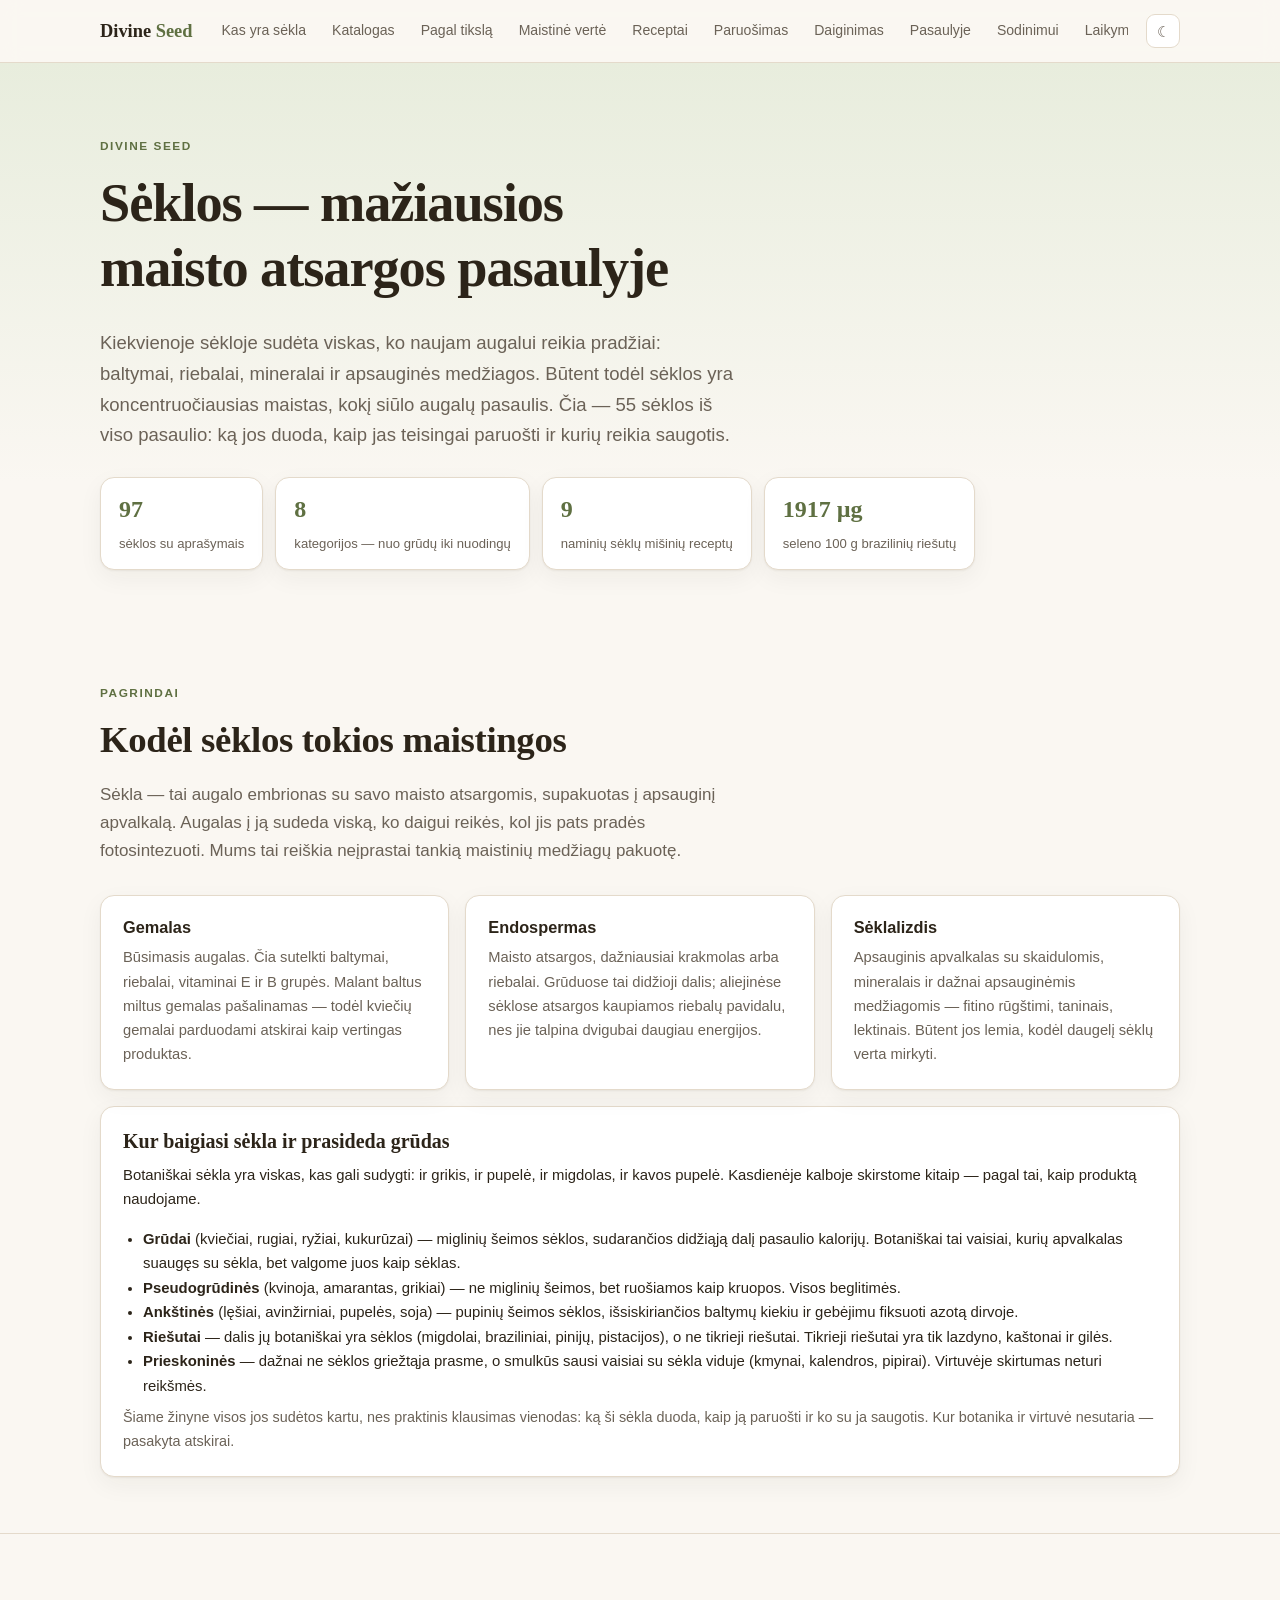
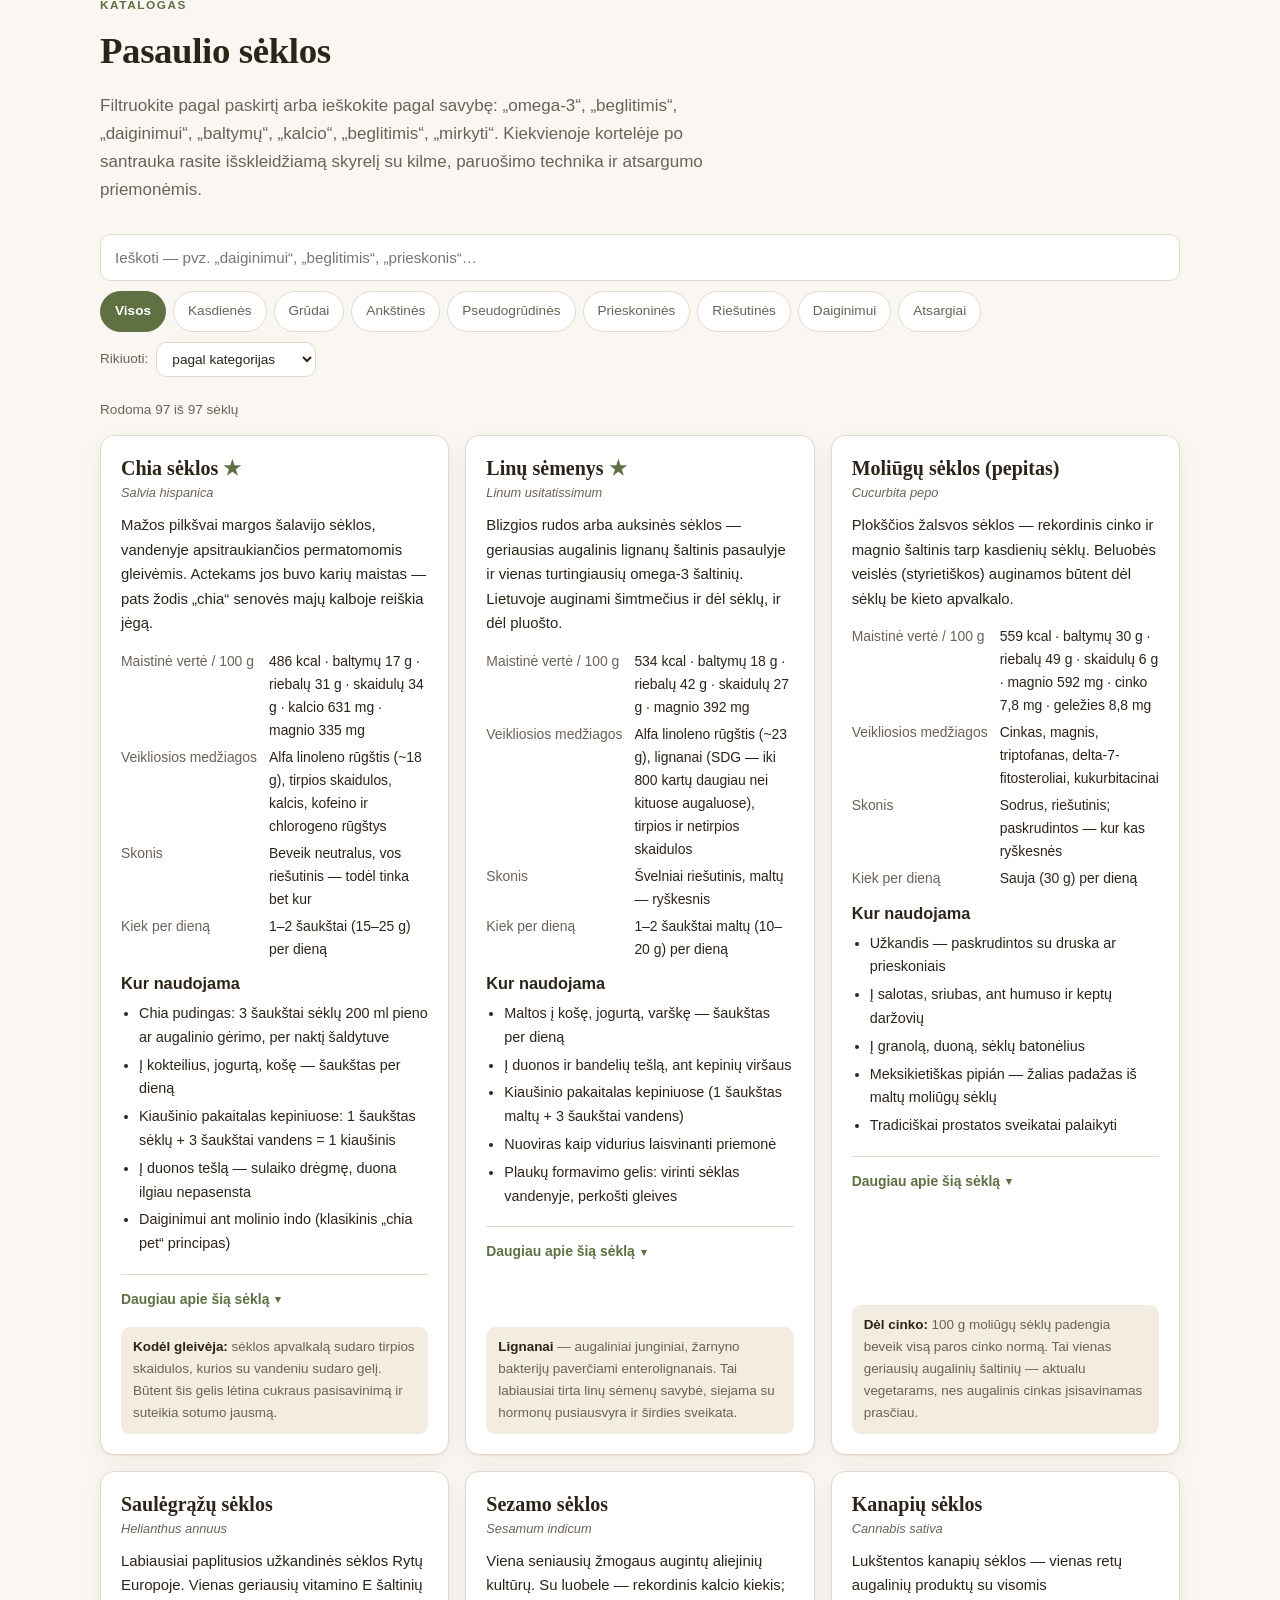
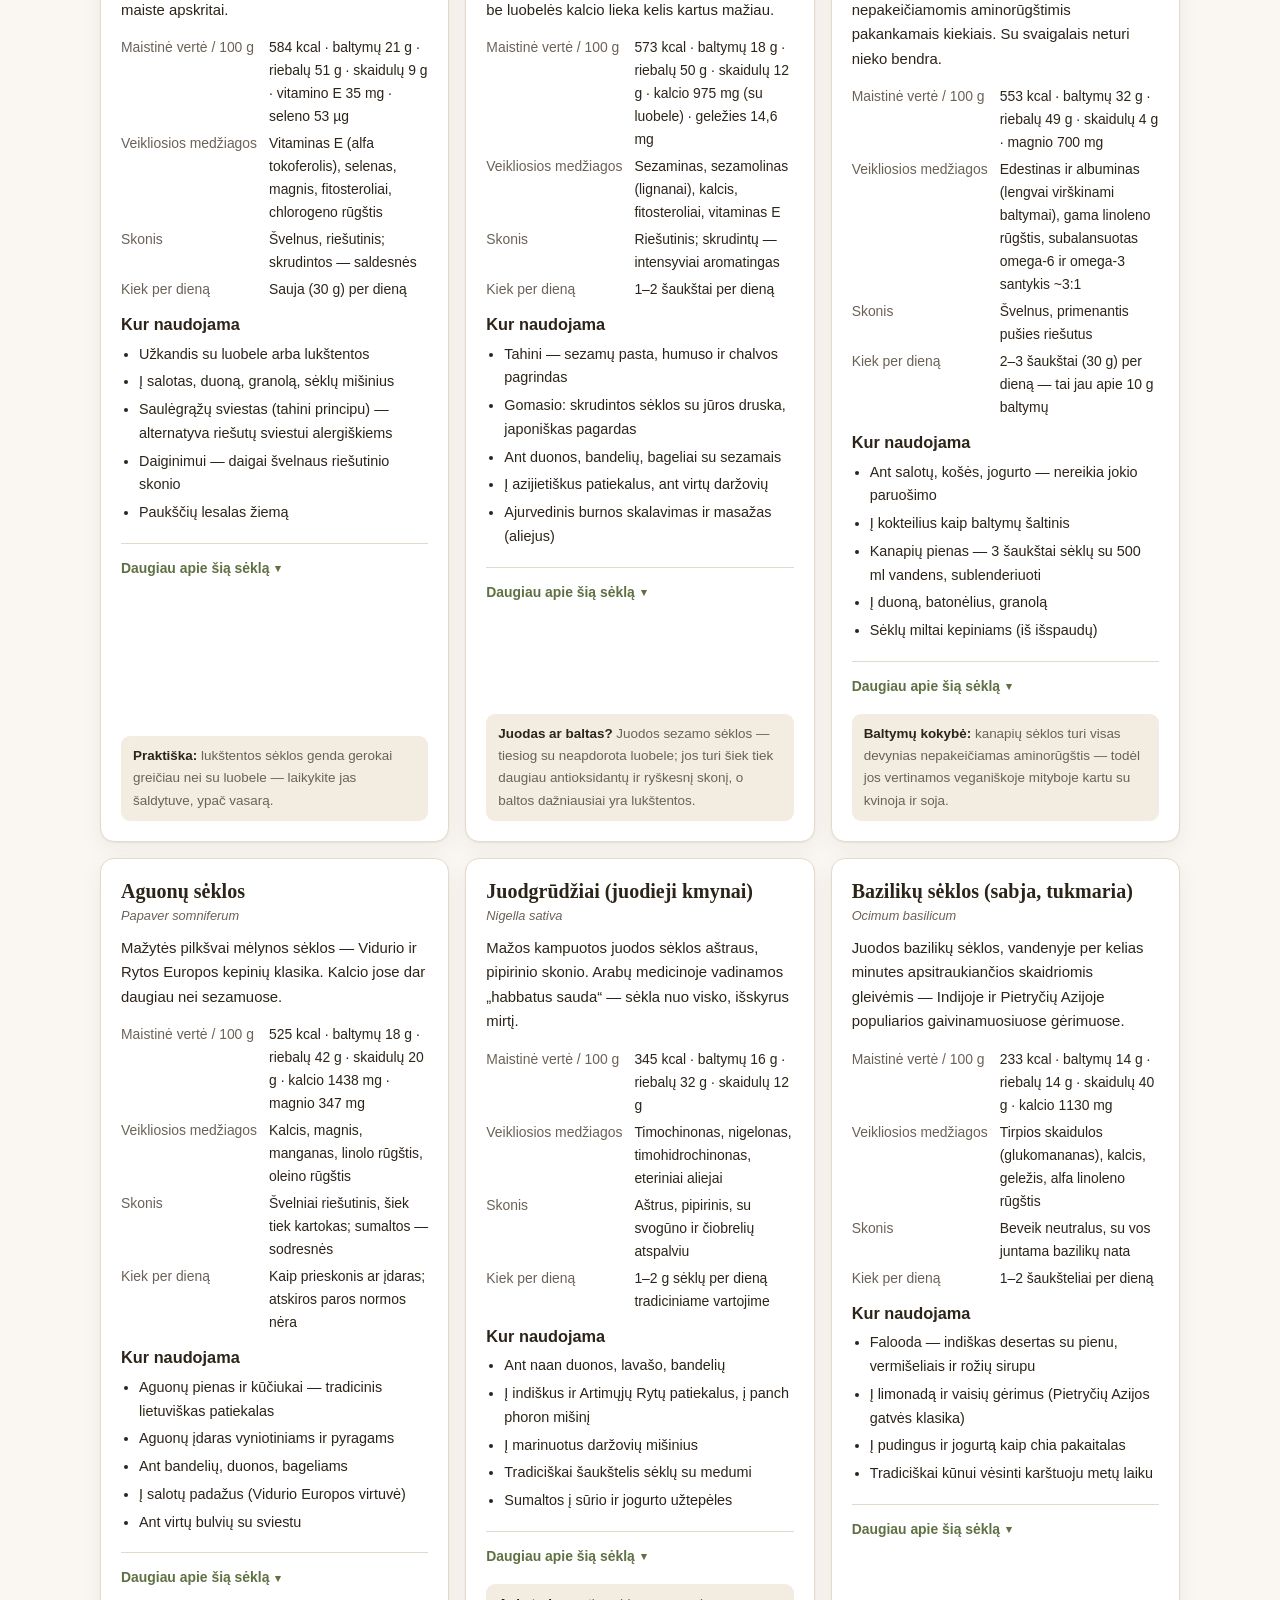
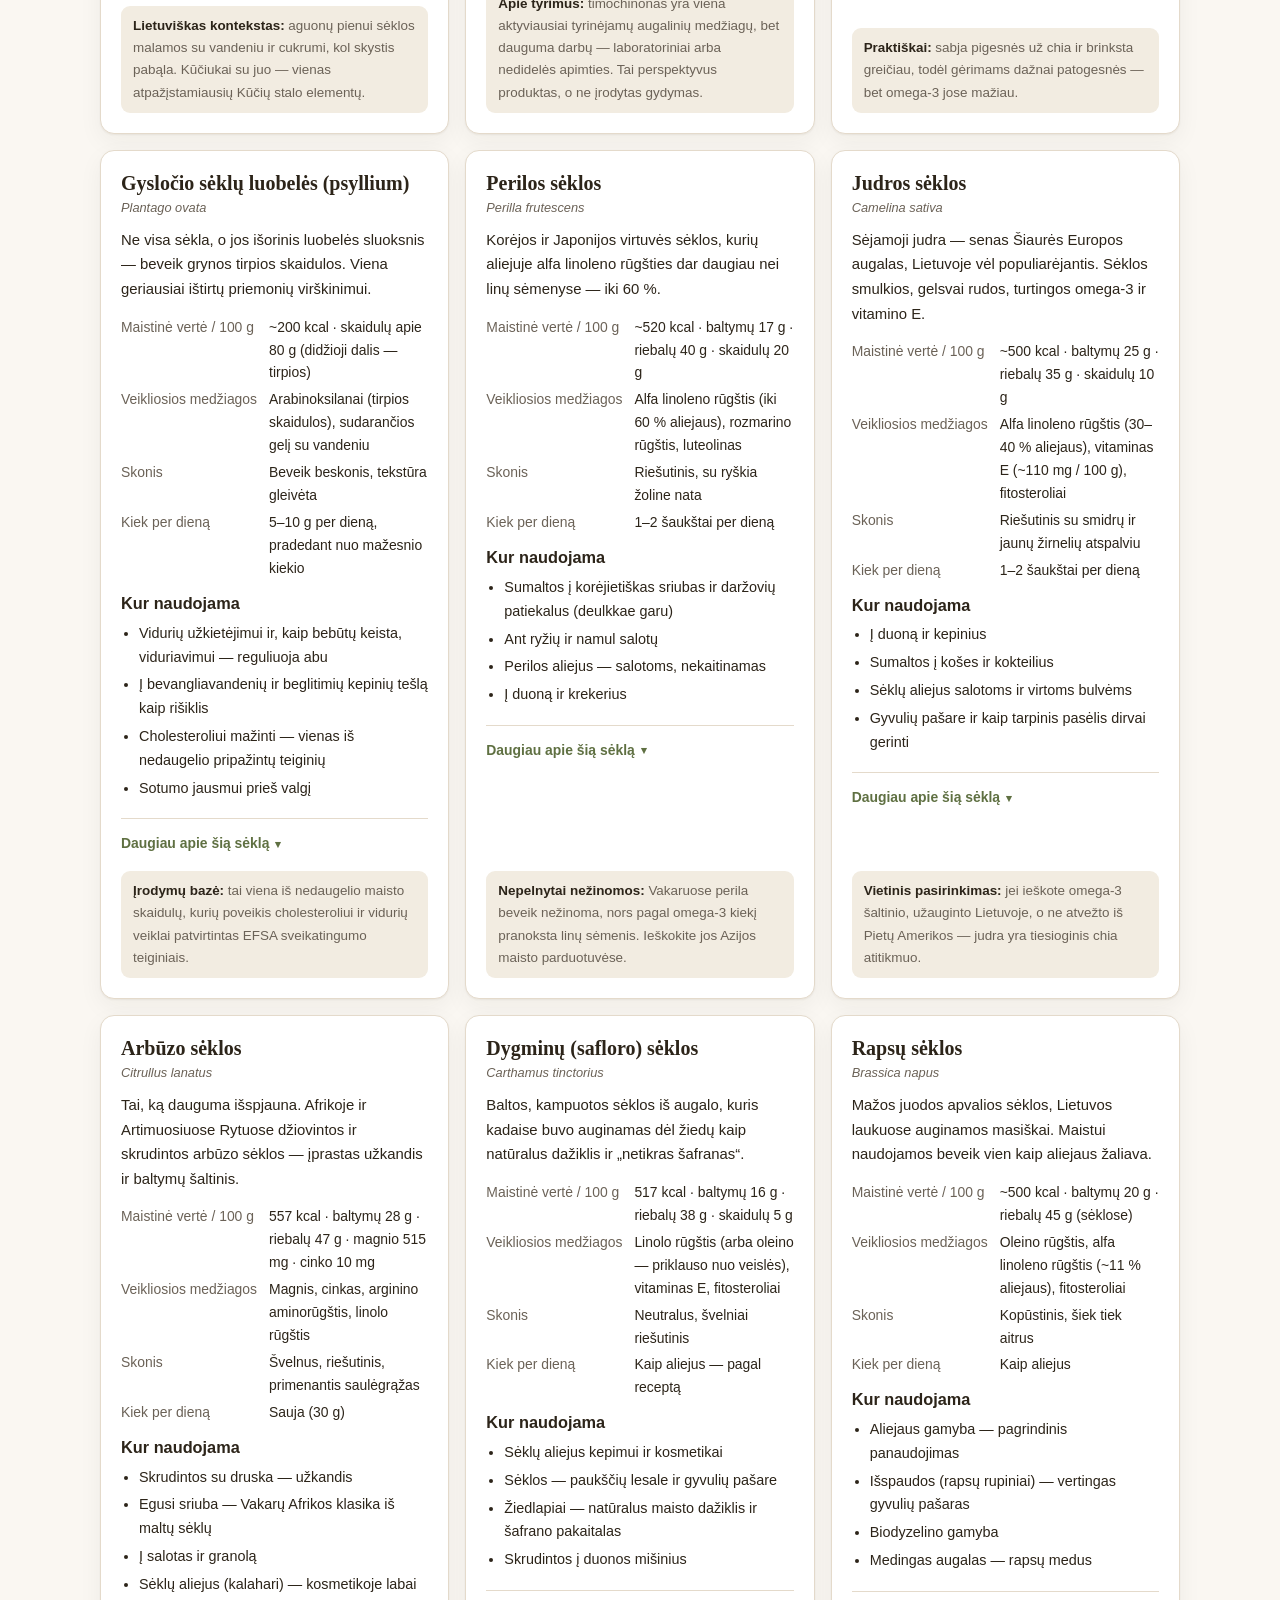
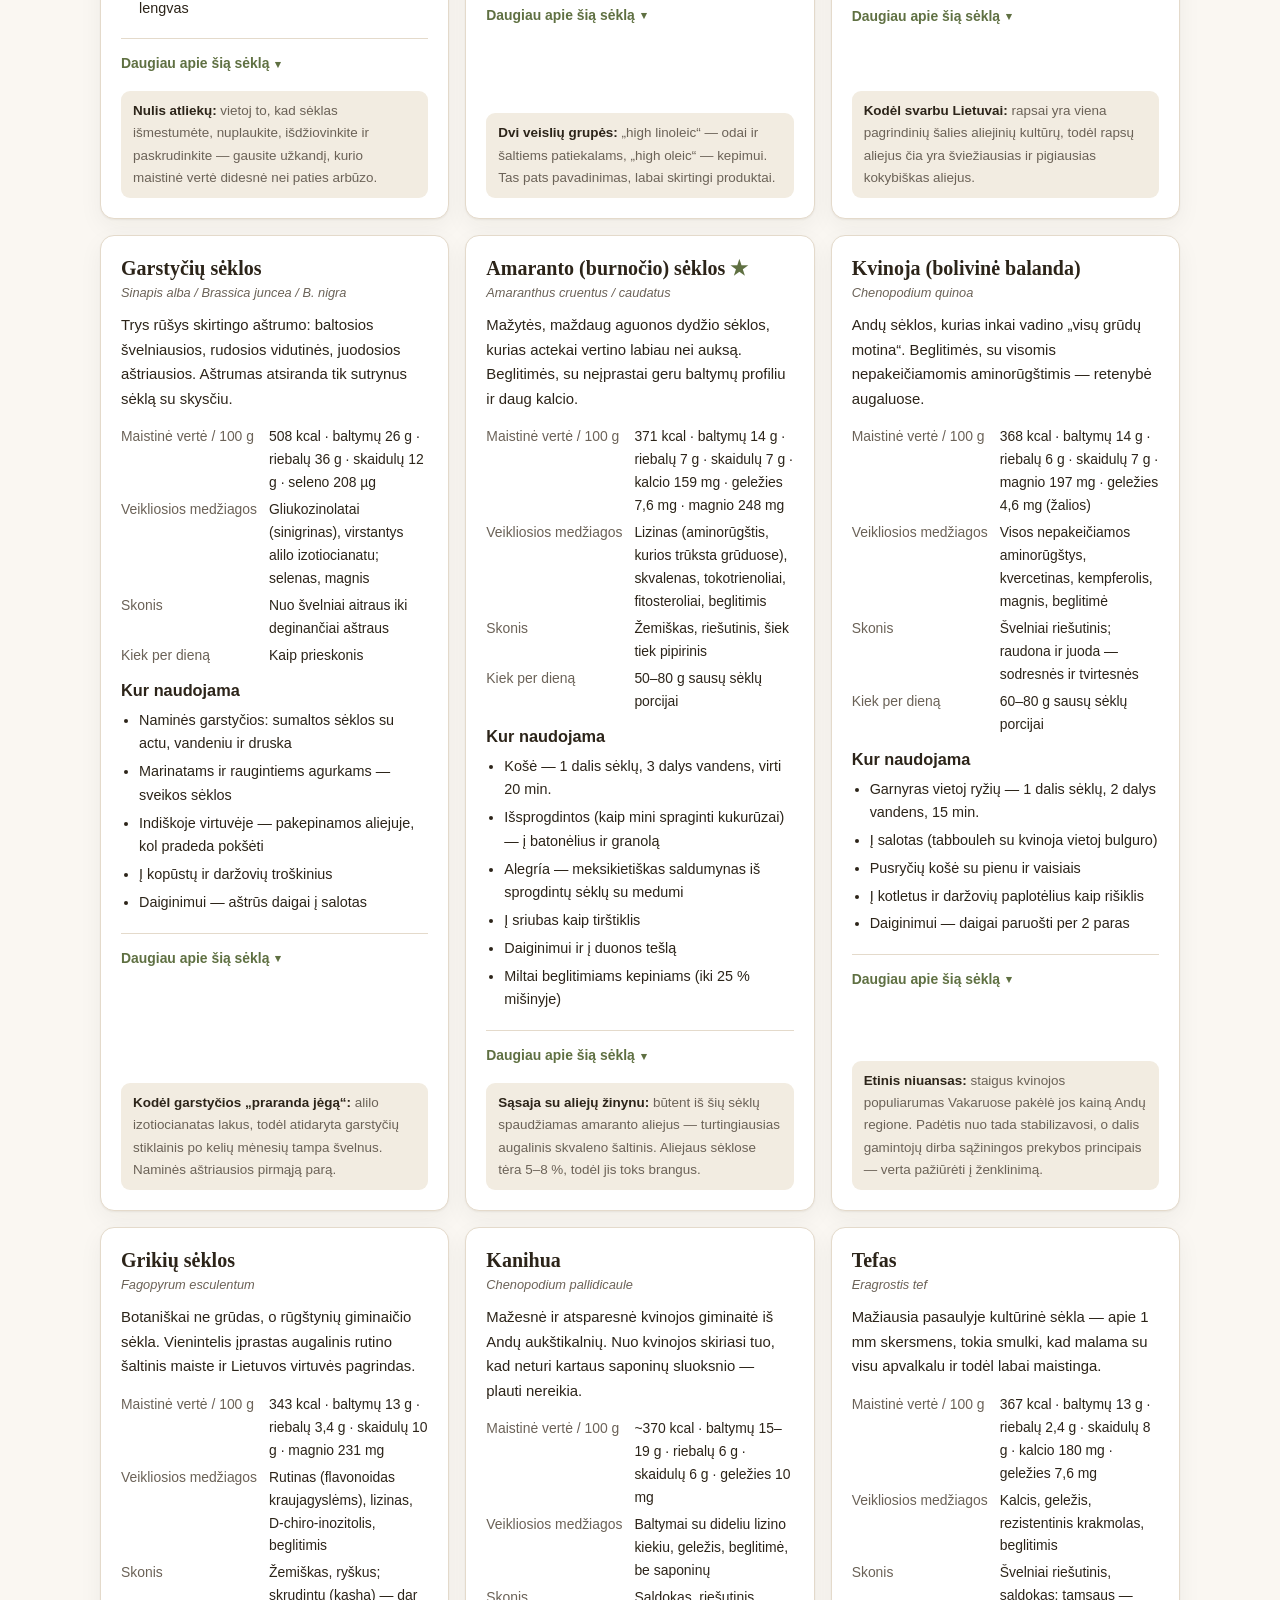
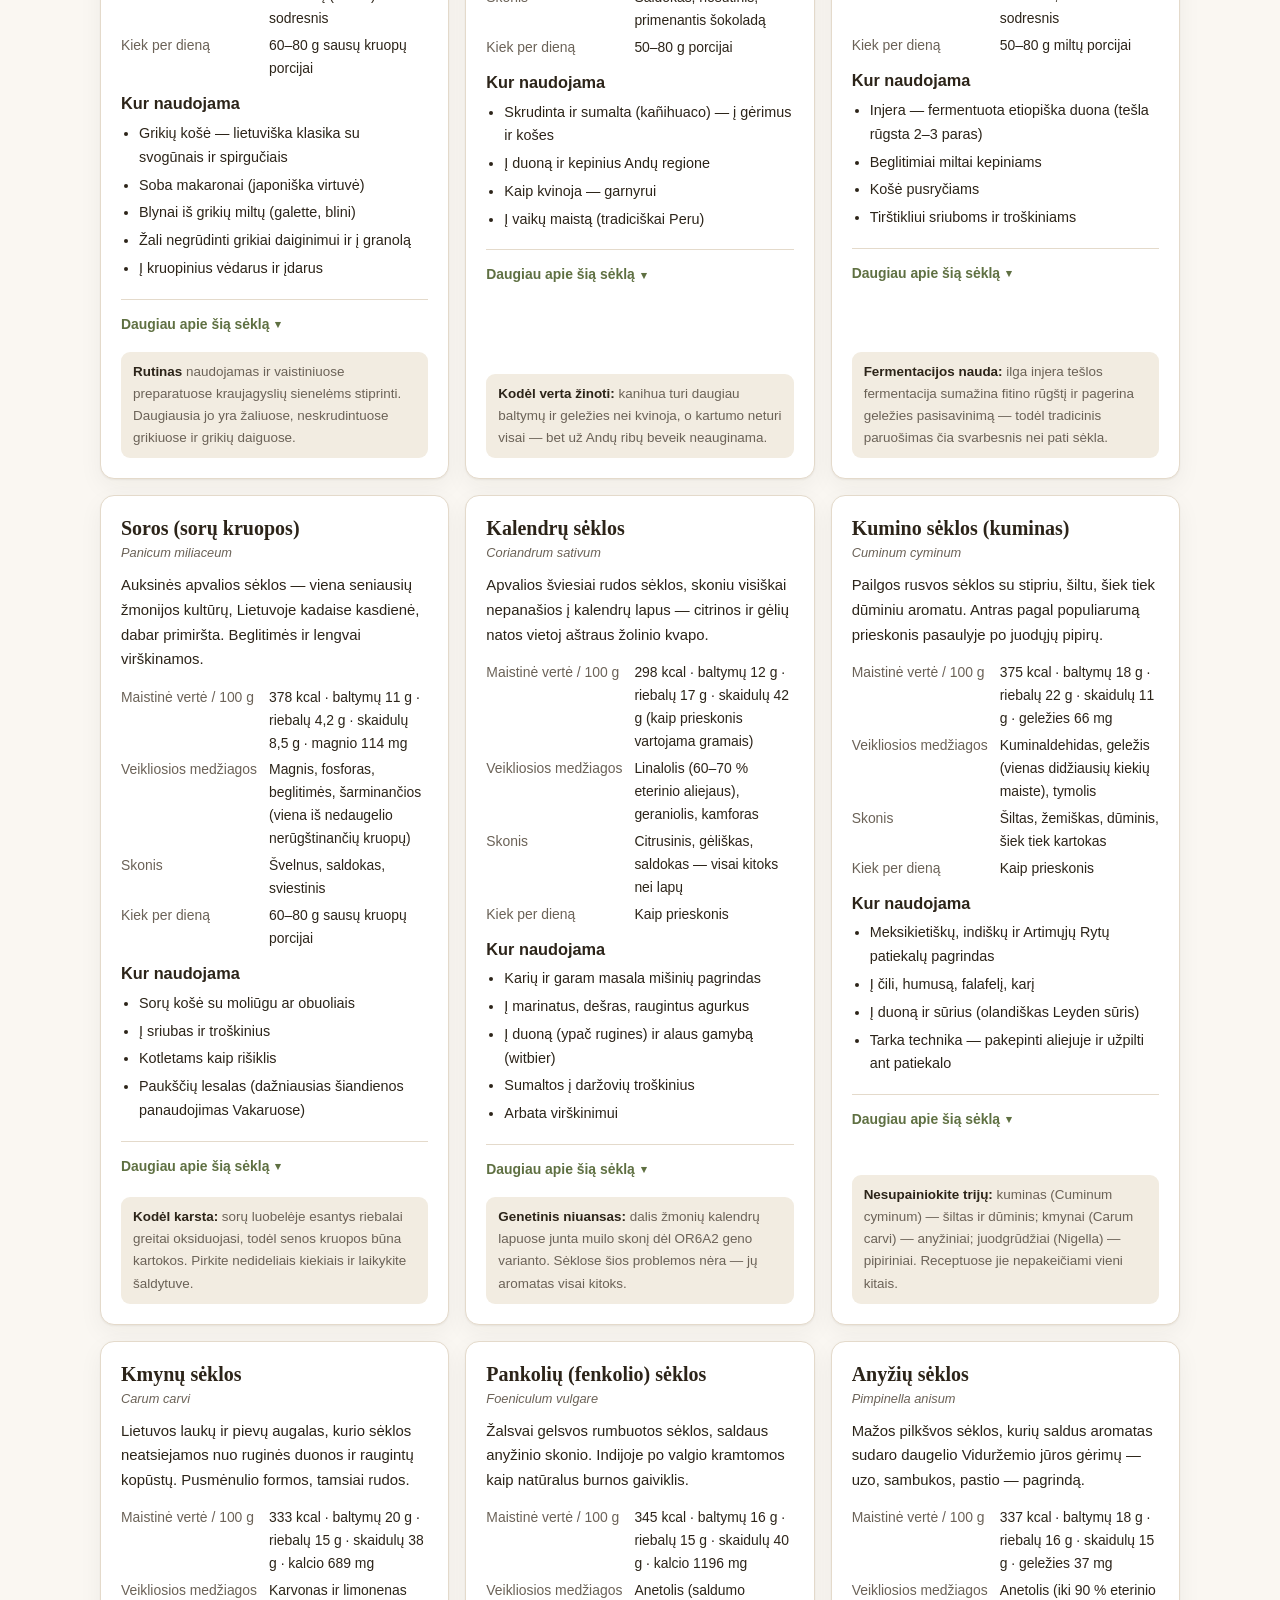
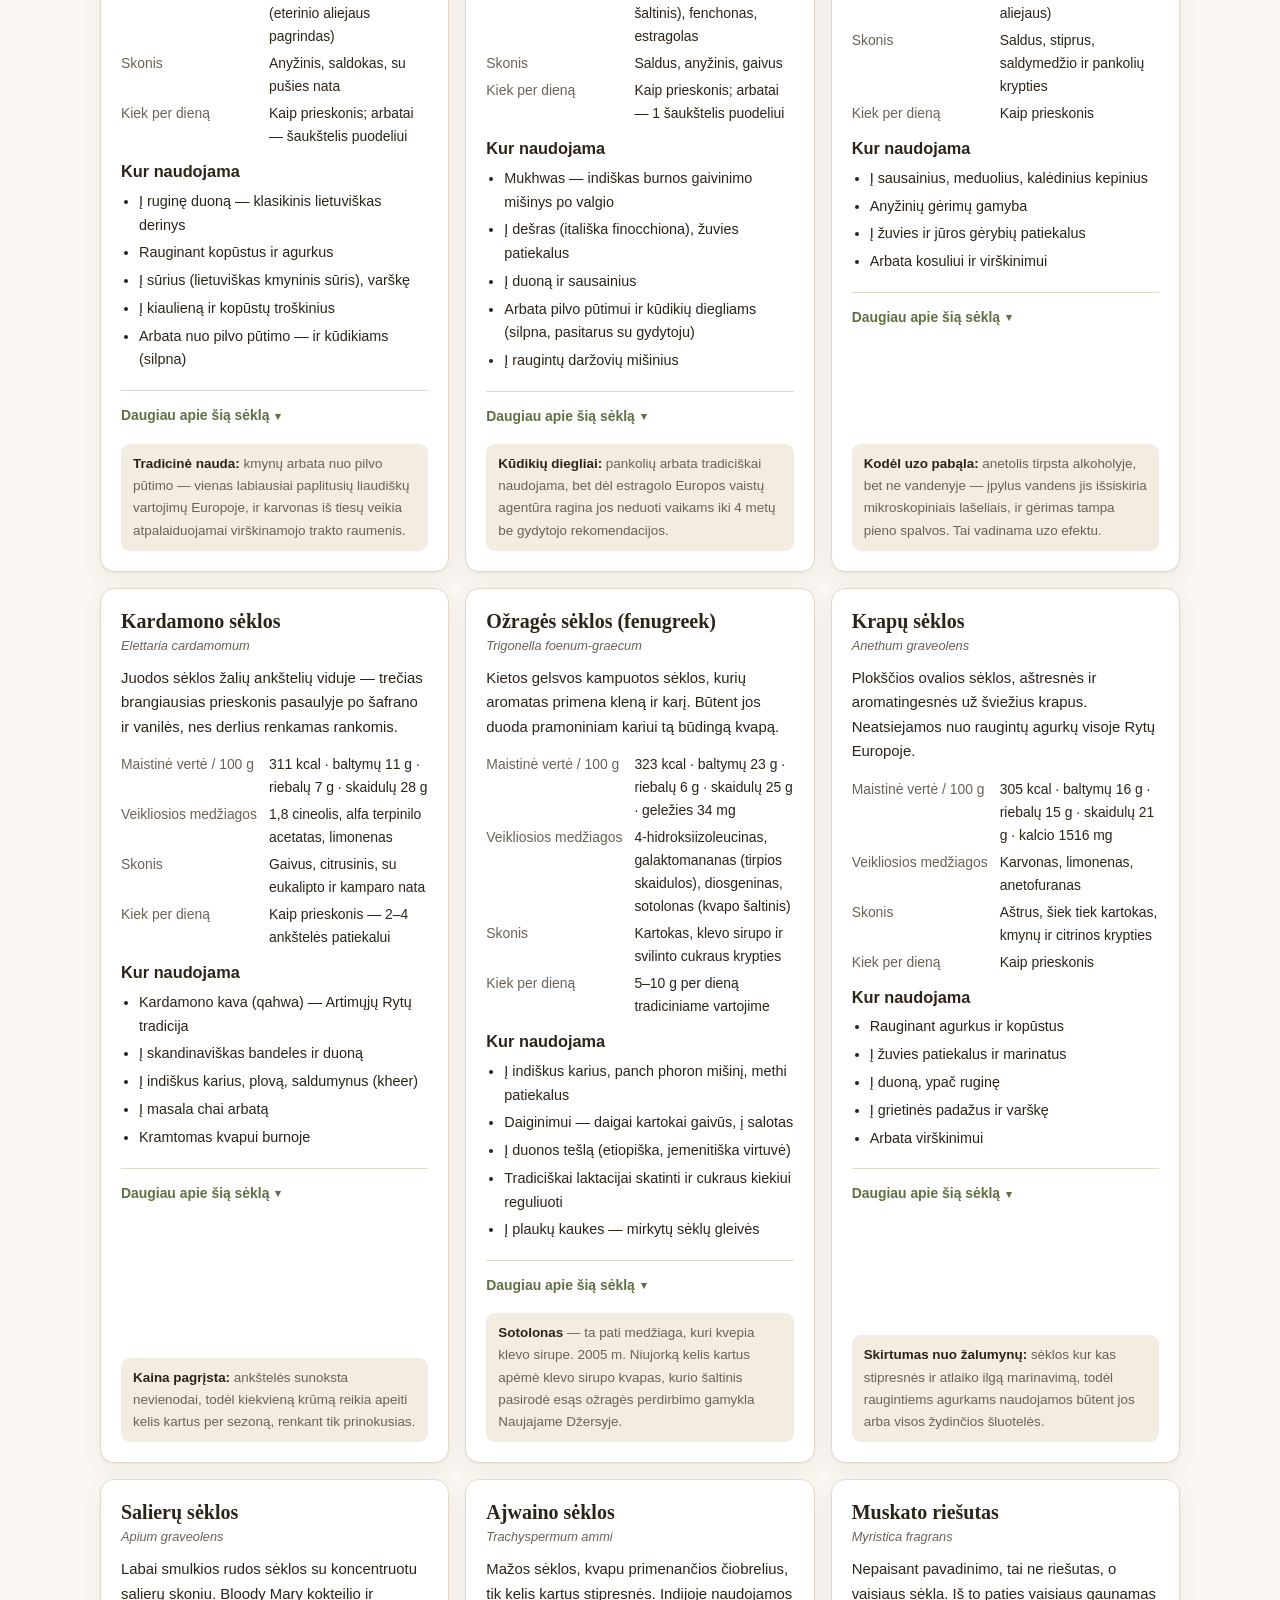
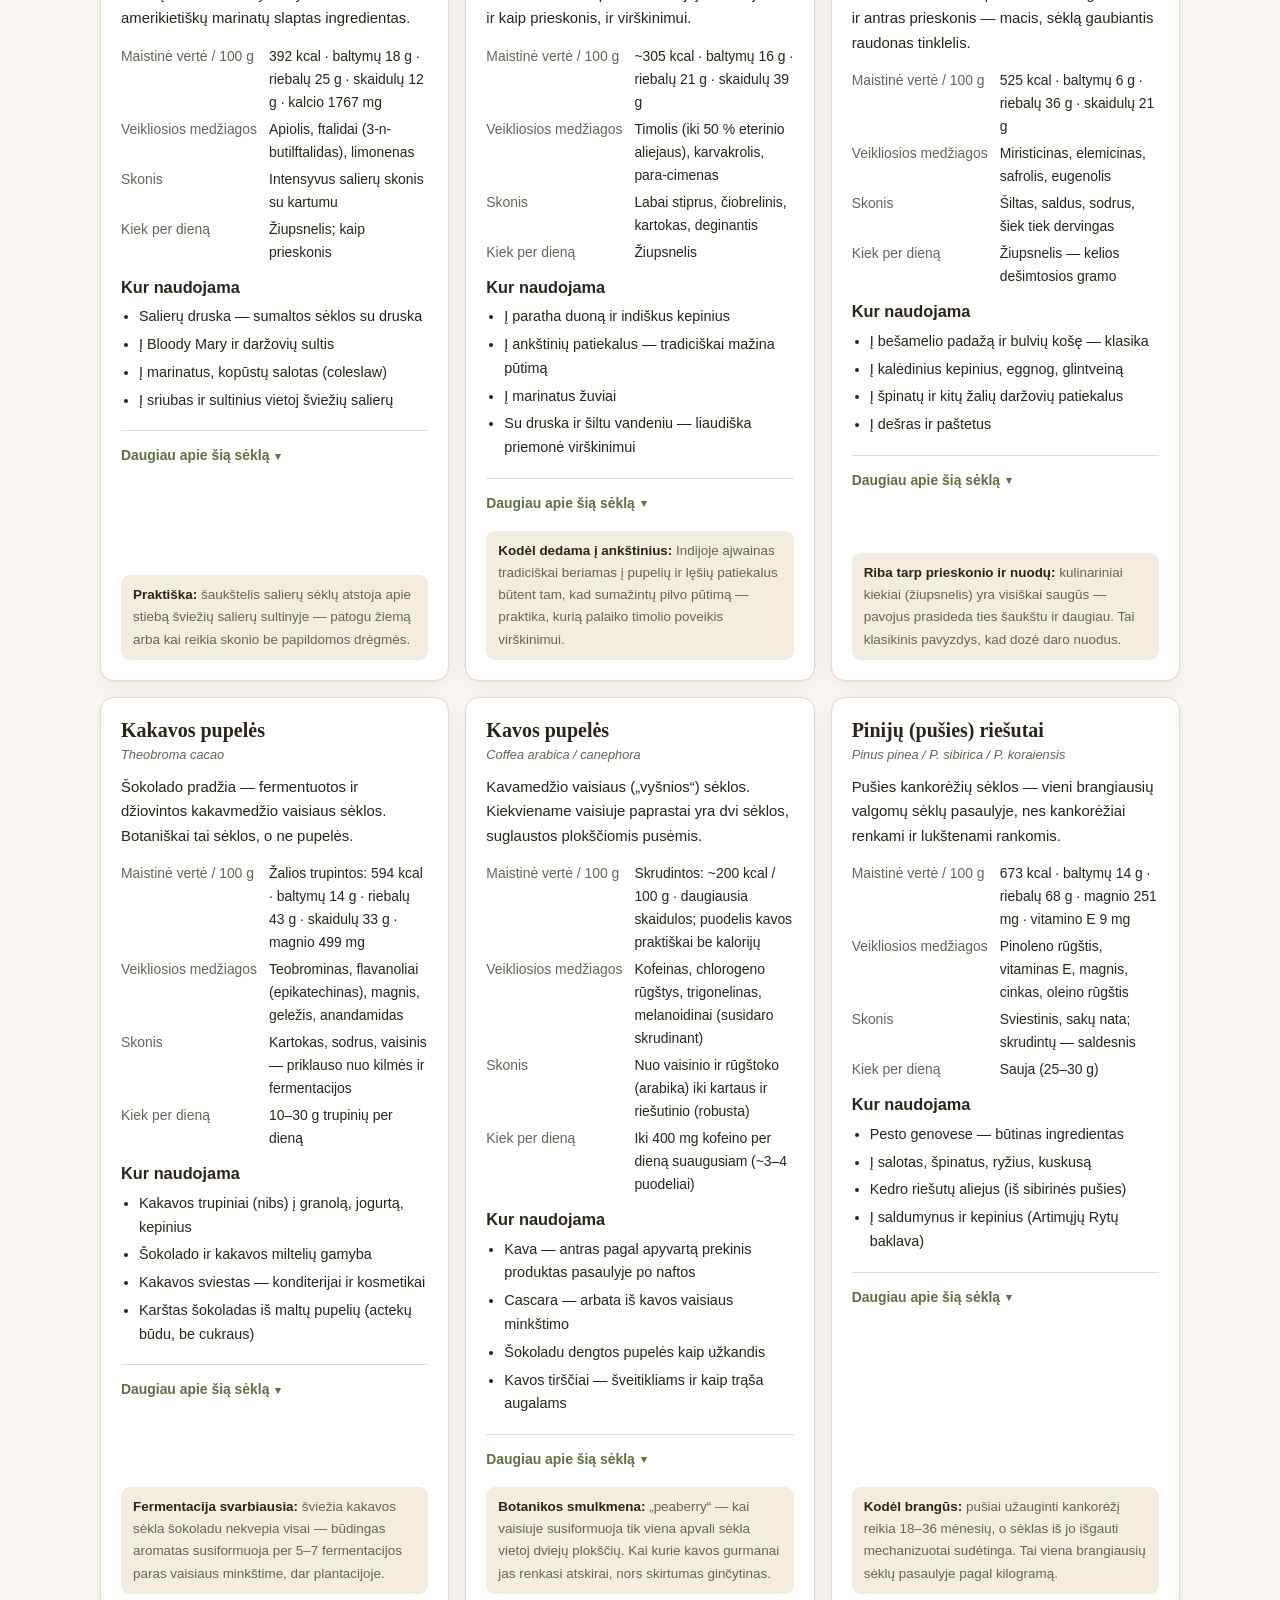
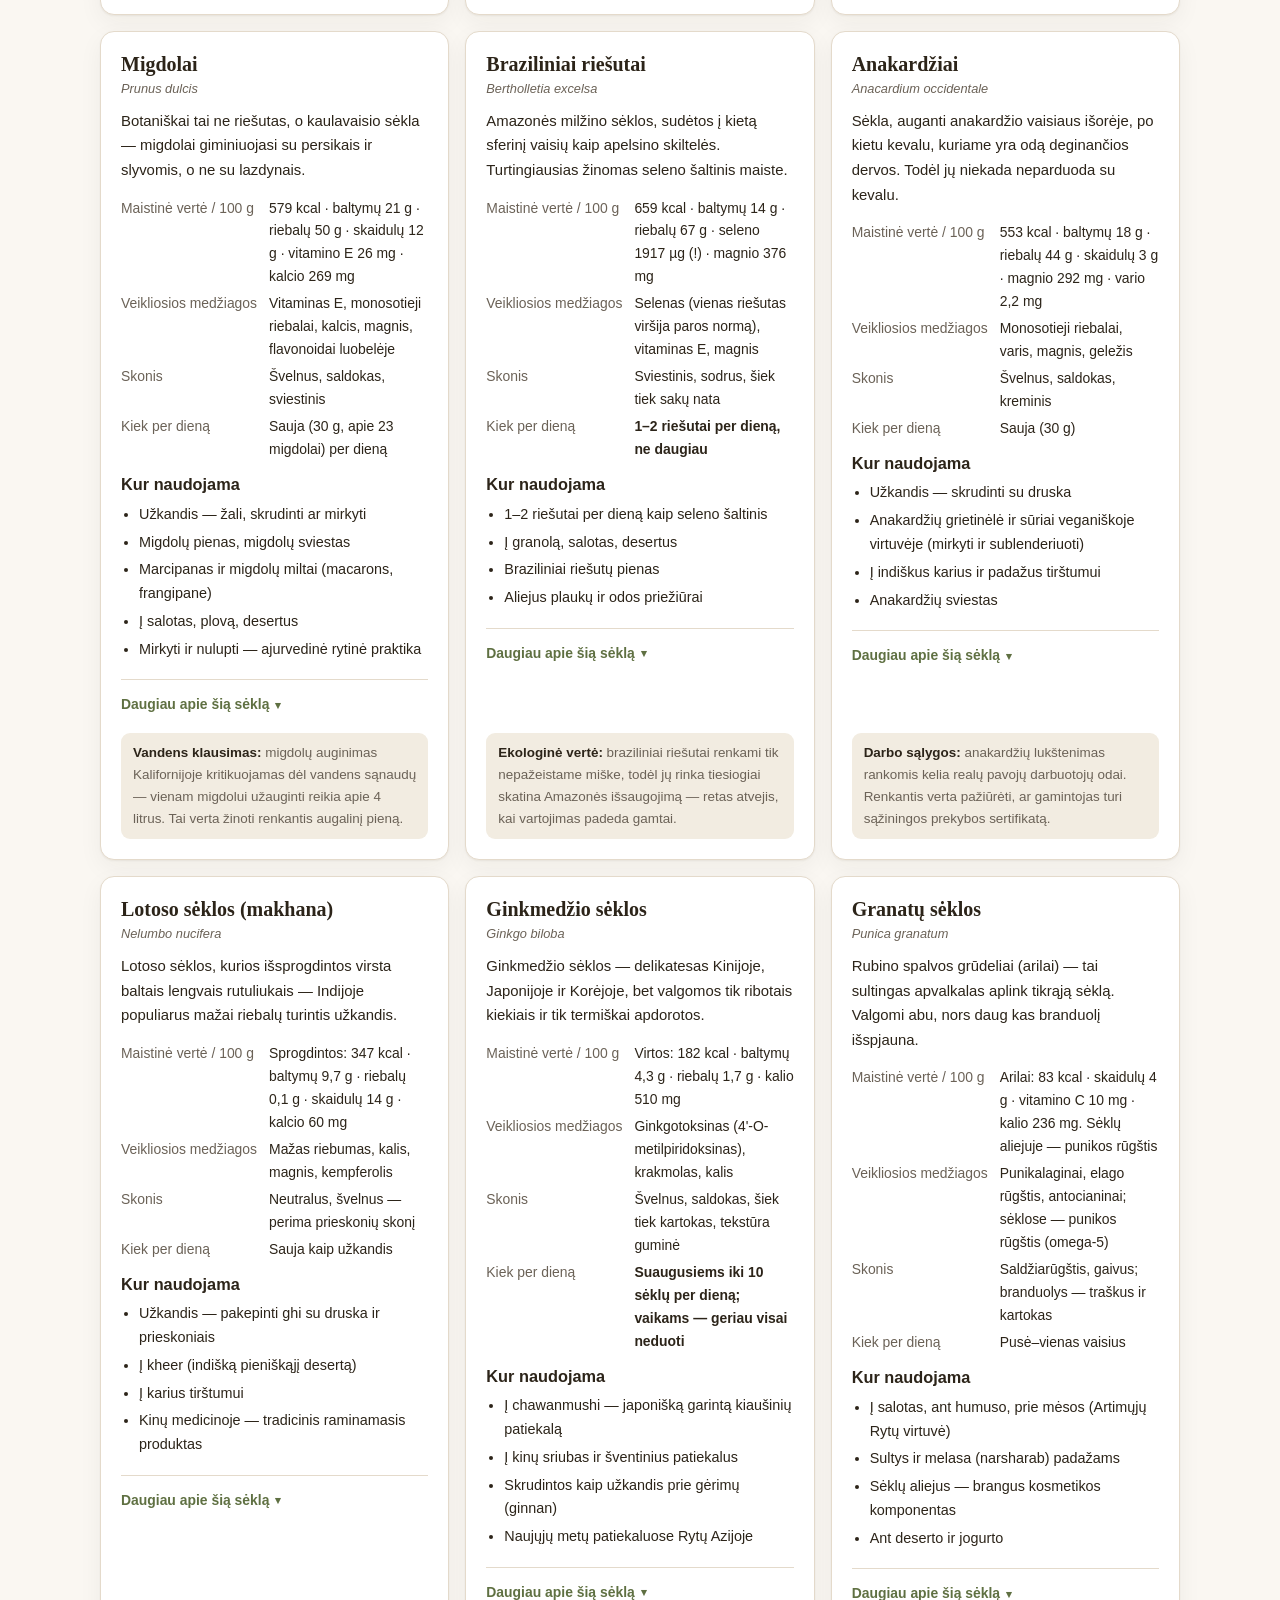
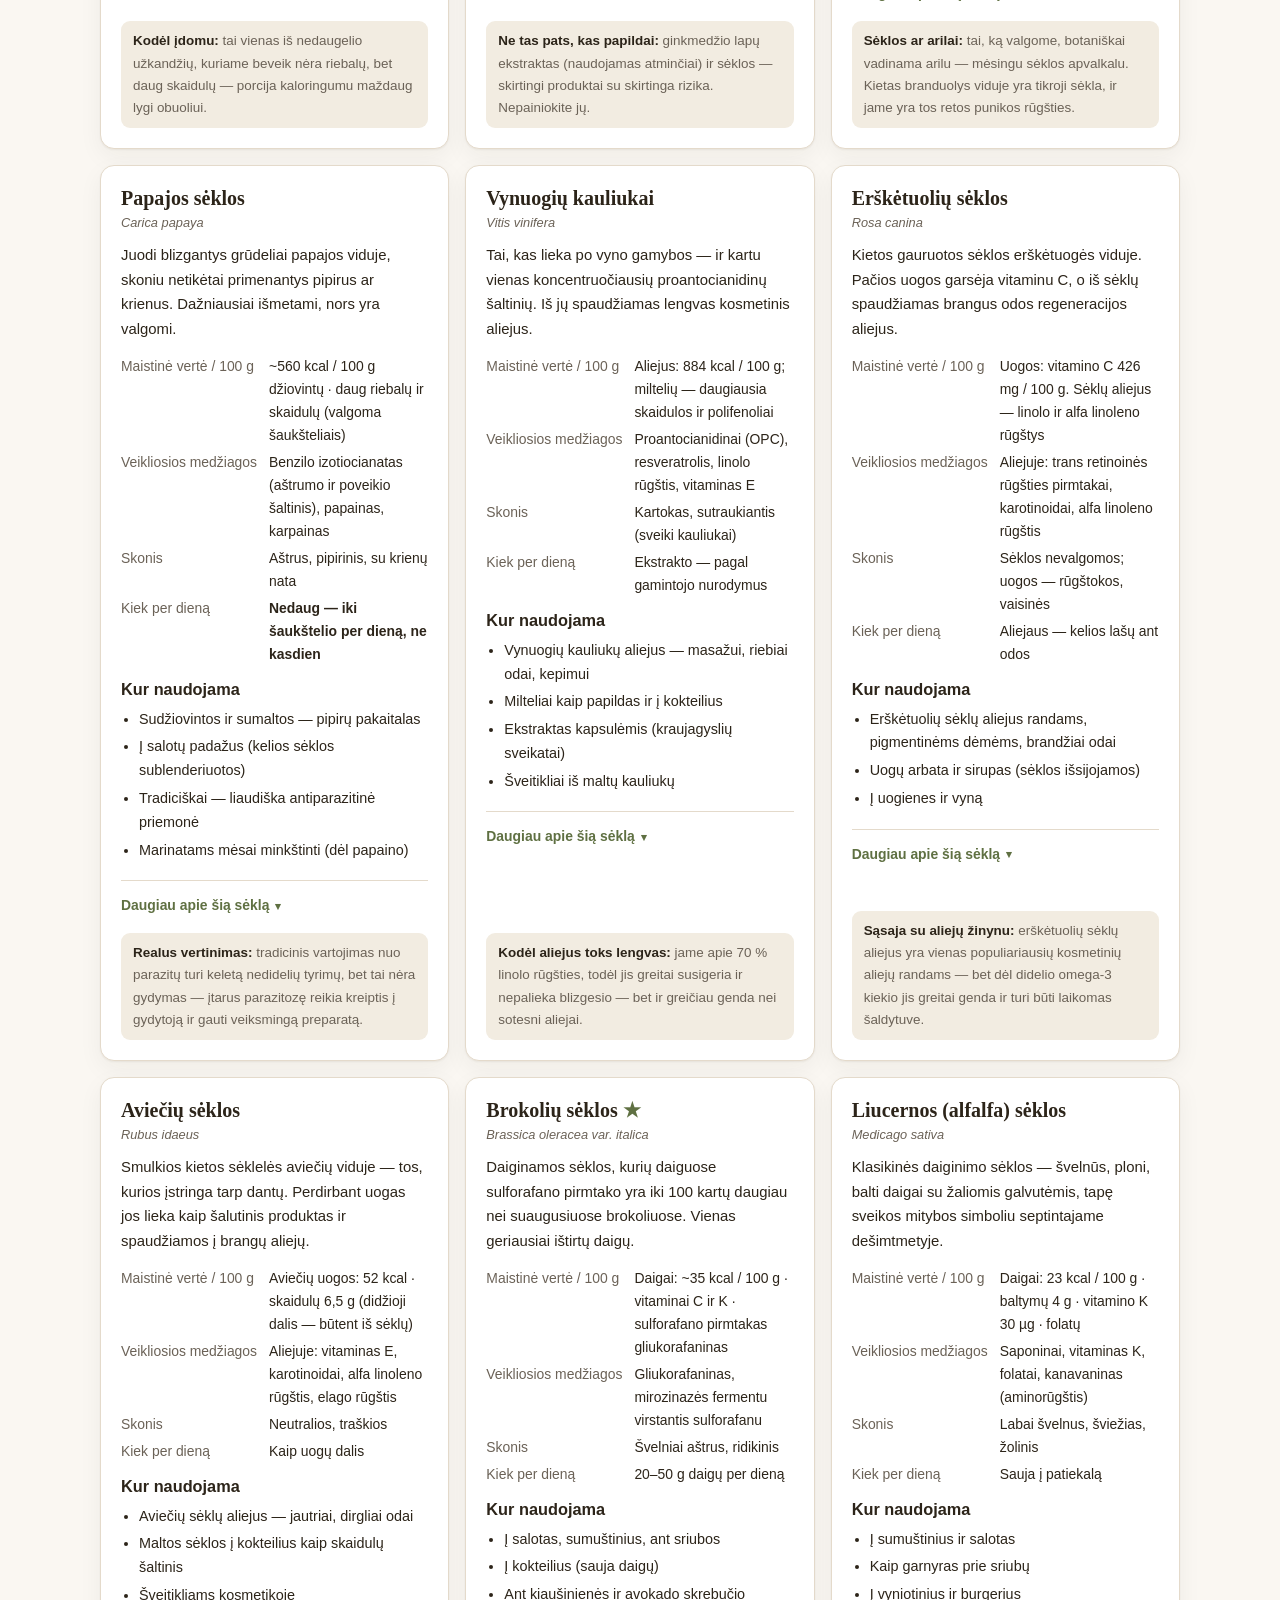
==== commit fcdbf2ae: "Praplėsti Divine Seed: 97 sėklos ir keturi nauji skyriai Katalogas išaugo nuo 55 iki 97 sėklų, atsir" ====
--- a/seklos.html
+++ b/seklos.html
@@ -4,10 +4,10 @@
 <meta charset="utf-8">
 <meta name="viewport" content="width=device-width, initial-scale=1">
 <title>Divine Seed — pasaulio sėklų žinynas | Nauda ir panaudojimas</title>
-<meta name="description" content="55 pasaulio sėklos vienoje vietoje: chia, linų sėmenys, moliūgų, kvinoja, amarantas, prieskoninės ir daiginamos sėklos — maistinė vertė, paruošimas, nauda ir atsargumo priemonės.">
+<meta name="description" content="97 pasaulio sėklos vienoje vietoje: chia, linų sėmenys, moliūgų, kvinoja, amarantas, prieskoninės ir daiginamos sėklos — maistinė vertė, paruošimas, nauda ir atsargumo priemonės.">
 <meta name="theme-color" content="#5f7042">
 <meta property="og:title" content="Divine Seed — pasaulio sėklų žinynas">
-<meta property="og:description" content="55 sėklos: maistinė vertė, kaip paruošti, kiek valgyti, ko saugotis. Nuo chia iki ožragės ir daiginamų brokolių sėklų.">
+<meta property="og:description" content="97 sėklos: maistinė vertė, kaip paruošti, kiek valgyti, ko saugotis. Nuo chia iki ožragės ir daiginamų brokolių sėklų.">
 <meta property="og:type" content="website">
 <link rel="stylesheet" href="assets/css/styles.css">
 <link rel="icon" href="data:image/svg+xml,<svg xmlns='http://www.w3.org/2000/svg' viewBox='0 0 100 100'><text y='.9em' font-size='90'>🌱</text></svg>">
@@ -20,9 +20,13 @@
     <div class="nav-links">
       <a href="#kas-yra">Kas yra sėkla</a>
       <a href="#katalogas">Katalogas</a>
+      <a href="#tikslas">Pagal tikslą</a>
       <a href="#verte">Maistinė vertė</a>
+      <a href="#receptai">Receptai</a>
       <a href="#paruosimas">Paruošimas</a>
       <a href="#daiginimas">Daiginimas</a>
+      <a href="#pasaulyje">Pasaulyje</a>
+      <a href="#sodinimui">Sodinimui</a>
       <a href="#laikymas">Laikymas</a>
       <a href="#sauga">Sauga</a>
       <a href="#duk">DUK</a>
@@ -43,9 +47,9 @@
       teisingai paruošti ir kurių reikia saugotis.
     </p>
     <div class="hero-stats">
-      <div class="stat"><b>55</b><span>sėklos su aprašymais</span></div>
-      <div class="stat"><b>6</b><span>kategorijos — nuo kasdienių iki nuodingų</span></div>
-      <div class="stat"><b>36 g</b><span>baltymų 100 g lubinų sėklų</span></div>
+      <div class="stat"><b>97</b><span>sėklos su aprašymais</span></div>
+      <div class="stat"><b>8</b><span>kategorijos — nuo grūdų iki nuodingų</span></div>
+      <div class="stat"><b>9</b><span>naminių sėklų mišinių receptų</span></div>
       <div class="stat"><b>1917 µg</b><span>seleno 100 g brazilinių riešutų</span></div>
     </div>
   </div>
@@ -86,14 +90,16 @@
         pupelė. Kasdienėje kalboje skirstome kitaip — pagal tai, kaip produktą naudojame.
       </p>
       <ul style="font-size:.93rem;padding-left:20px;margin-bottom:8px">
-        <li><b>Grūdai</b> (kviečiai, ruginiai, ryžiai) — miglinių šeimos sėklos, valgomos kaip pagrindinis angliavandenių šaltinis. Į šį žinyną neįtraukti, nes tai atskira tema.</li>
-        <li><b>Pseudogrūdinės</b> (kvinoja, amarantas, grikiai) — ne miglinių šeimos, bet ruošiamos kaip kruopos. Beglitimės ir įtrauktos čia.</li>
-        <li><b>Ankštinės</b> (pupelės, lęšiai, žirniai) — irgi sėklos, bet atskira maisto grupė. Įtraukti tik tie atvejai, kur svarbu žinoti apie riziką ar paruošimą.</li>
-        <li><b>Riešutai</b> — dalis jų botaniškai yra sėklos (migdolai, braziliniai, pinijų), o ne tikrieji riešutai. Tokie į žinyną įtraukti.</li>
+        <li><b>Grūdai</b> (kviečiai, rugiai, ryžiai, kukurūzai) — miglinių šeimos sėklos, sudarančios didžiąją dalį pasaulio kalorijų. Botaniškai tai vaisiai, kurių apvalkalas suaugęs su sėkla, bet valgome juos kaip sėklas.</li>
+        <li><b>Pseudogrūdinės</b> (kvinoja, amarantas, grikiai) — ne miglinių šeimos, bet ruošiamos kaip kruopos. Visos beglitimės.</li>
+        <li><b>Ankštinės</b> (lęšiai, avinžirniai, pupelės, soja) — pupinių šeimos sėklos, išsiskiriančios baltymų kiekiu ir gebėjimu fiksuoti azotą dirvoje.</li>
+        <li><b>Riešutai</b> — dalis jų botaniškai yra sėklos (migdolai, braziliniai, pinijų, pistacijos), o ne tikrieji riešutai. Tikrieji riešutai yra tik lazdyno, kaštonai ir gilės.</li>
+        <li><b>Prieskoninės</b> — dažnai ne sėklos griežtąja prasme, o smulkūs sausi vaisiai su sėkla viduje (kmynai, kalendros, pipirai). Virtuvėje skirtumas neturi reikšmės.</li>
       </ul>
       <p style="font-size:.9rem;color:var(--muted);margin:0">
-        Trumpai: šis žinynas apima sėklas, kurias valgome <i>kaip sėklas</i> — sauja, šaukštu,
-        prieskoniu ar daigu, o ne kaip duoną ir garnyrą.
+        Šiame žinyne visos jos sudėtos kartu, nes praktinis klausimas vienodas: ką ši sėkla
+        duoda, kaip ją paruošti ir ko su ja saugotis. Kur botanika ir virtuvė nesutaria —
+        pasakyta atskirai.
       </p>
     </div>
   </div>
@@ -107,7 +113,7 @@
       <h2>Pasaulio sėklos</h2>
       <p>
         Filtruokite pagal paskirtį arba ieškokite pagal savybę: „omega-3“, „beglitimis“,
-        „daiginimui“, „baltymų“, „kalcio“. Kiekvienoje kortelėje po santrauka rasite
+        „daiginimui“, „baltymų“, „kalcio“, „beglitimis“, „mirkyti“. Kiekvienoje kortelėje po santrauka rasite
         išskleidžiamą skyrelį su kilme, paruošimo technika ir atsargumo priemonėmis.
       </p>
     </div>
@@ -117,6 +123,8 @@
       <div class="chips" role="group" aria-label="Filtruoti pagal kategoriją">
         <button class="chip" type="button" data-cat="visi" aria-pressed="true">Visos</button>
         <button class="chip" type="button" data-cat="kasdienes" aria-pressed="false">Kasdienės</button>
+        <button class="chip" type="button" data-cat="grudai" aria-pressed="false">Grūdai</button>
+        <button class="chip" type="button" data-cat="ankstines" aria-pressed="false">Ankštinės</button>
         <button class="chip" type="button" data-cat="pseudograudai" aria-pressed="false">Pseudogrūdinės</button>
         <button class="chip" type="button" data-cat="prieskoniai" aria-pressed="false">Prieskoninės</button>
         <button class="chip" type="button" data-cat="riesutines" aria-pressed="false">Riešutinės</button>
@@ -136,8 +144,59 @@
     <p class="count" id="seed-count" aria-live="polite"></p>
     <div class="oil-grid" id="seed-grid"></div>
     <noscript>
-      <p class="empty">Katalogui reikalingas JavaScript. Įjunkite jį naršyklėje, kad matytumėte visas 55 sėklas.</p>
+      <p class="empty">Katalogui reikalingas JavaScript. Įjunkite jį naršyklėje, kad matytumėte visas 97 sėklas.</p>
     </noscript>
+  </div>
+</section>
+
+<!-- ======================= PAGAL TIKSLĄ ======================= -->
+<section id="tikslas">
+  <div class="wrap">
+    <div class="section-head">
+      <span class="eyebrow">Greitas atsakymas</span>
+      <h2>Kurią sėklą rinktis</h2>
+      <p>
+        Jei ateinate su konkrečiu klausimu, o ne naršyti — pradėkite nuo čia. Lentelėje
+        pirmas variantas yra tas, nuo kurio siūlyčiau pradėti.
+      </p>
+    </div>
+
+    <div class="table-scroll" style="margin-bottom:18px">
+      <table>
+        <thead><tr><th>Jei reikia</th><th>Rinkitės</th><th>Kaip</th></tr></thead>
+        <tbody>
+          <tr><td>Omega-3 (ALA)</td><td>Linų sėmenys, chia, judra, perila</td><td>Šaukštas maltų linų per dieną — pigiausias ir efektyviausias variantas</td></tr>
+          <tr><td>Baltymų</td><td>Kanapių sėklos, lubinai, lęšiai, moliūgų sėklos</td><td>Kanapių — 3 šaukštai duoda apie 10 g; lęšiai — pigiausias šaltinis</td></tr>
+          <tr><td>Geležies</td><td>Kuminas, ožragė, lęšiai, moliūgų sėklos, sezamas</td><td>Valgykite su vitamino C šaltiniu — pasisavinimas išauga kelis kartus</td></tr>
+          <tr><td>Cinko</td><td>Moliūgų sėklos, kanapių, arbūzo sėklos</td><td>Sauja moliūgų sėklų padengia beveik visą paros normą</td></tr>
+          <tr><td>Kalcio</td><td>Aguonos, sezamas su luobele, krapų sėklos</td><td>Aguonas malkite — sveikos praeina nesuvirškintos</td></tr>
+          <tr><td>Magnio</td><td>Moliūgų sėklos, kanapių, arbūzo, brazilinis riešutas</td><td>Moliūgų sėklos — 592 mg / 100 g, vienas didžiausių kiekių maiste</td></tr>
+          <tr><td>Seleno</td><td>Braziliniai riešutai, sezamas, garstyčių sėklos</td><td><b>1–2 braziliniai riešutai per dieną, ne daugiau</b></td></tr>
+          <tr><td>Skaidulų</td><td>Psyllium, chia, linų sėmenys, lęšiai</td><td>Psyllium — tik su pilna stikline vandens</td></tr>
+          <tr><td>Beglitimės mitybos</td><td>Grikiai, kvinoja, amarantas, soros, tefas, sorgas</td><td>Ieškokite sertifikuoto „gluten free“ ženklo dėl kryžminės taršos</td></tr>
+          <tr><td>Sotumo ir svorio kontrolės</td><td>Chia, psyllium, lęšiai, avižos</td><td>Tirpios skaidulos su vandeniu sudaro gelį ir lėtina ištuštinimą</td></tr>
+          <tr><td>Cholesterolio mažinimo</td><td>Avižos, miežiai, psyllium, linų sėmenys</td><td>Beta gliukanai ir tirpios skaidulos — vienos iš nedaugelio su EFSA pripažintais teiginiais</td></tr>
+          <tr><td>Užkandžio be riebalų</td><td>Lotoso sėklos (makhana), sprogdintas amarantas</td><td>Makhana turi 0,1 g riebalų 100 g — retenybė tarp sėklų</td></tr>
+          <tr><td>Alergijos riešutams atveju</td><td>Saulėgrąžų, moliūgų, kanapių, chia</td><td>Saulėgrąžų sėklų sviestas pakeičia žemės riešutų</td></tr>
+          <tr><td>Vaikų mitybos</td><td>Maltos linų, chia, sezamo pasta, avižos</td><td>Iki 4–5 m. — tik maltos ar pastos, sveikos yra užspringimo rizika</td></tr>
+        </tbody>
+      </table>
+    </div>
+
+    <div class="grid grid-3">
+      <div class="card">
+        <h4>Vienas šaukštas per dieną</h4>
+        <p style="font-size:.91rem;color:var(--muted);margin:0">Jei norite pradėti nuo vieno dalyko — maltos linų sėmenys. Pigu, prieinama Lietuvoje, daugiausia omega-3 ir lignanų, tinka į bet ką. Vienintelė sąlyga: malkite ir laikykite šaldytuve.</p>
+      </div>
+      <div class="card">
+        <h4>Jei renkatės vietinį</h4>
+        <p style="font-size:.91rem;color:var(--muted);margin:0">Lietuvoje auga ir auginama: linai, judra, kanapės, aguonos, moliūgai, saulėgrąžos, grikiai, rugiai, miežiai, avižos, žirniai, pupos, kmynai, krapai, lazdyno riešutai. Egzotikos ieškoti nebūtina.</p>
+      </div>
+      <div class="card">
+        <h4>Ko neverta pirkti</h4>
+        <p style="font-size:.91rem;color:var(--muted);margin:0">Brangių „superfood“ miltelių, kurių sudėtyje tos pačios sėklos, tik sumaltos. Malkite patys — bus pigiau ir šviežiau. Taip pat abejotinos vertės yra sėklų ekstraktai kapsulėmis, kai pačią sėklą galima tiesiog valgyti.</p>
+      </div>
+    </div>
   </div>
 </section>
 
@@ -195,6 +254,166 @@
   </div>
 </section>
 
+<!-- ======================= RECEPTAI ======================= -->
+<section id="receptai">
+  <div class="wrap">
+    <div class="section-head">
+      <span class="eyebrow">Praktika</span>
+      <h2>Sėklų mišiniai ir receptai</h2>
+      <p>
+        Devyni receptai, kuriuos verta mokėti atmintinai. Dauguma jų — prieskonių mišiniai,
+        kurie parduotuvėje kainuoja kelis kartus brangiau nei pasigaminti patiems, ir yra
+        gerokai aromatingesni, kai sėklos paskrudintos prieš pat malimą.
+      </p>
+    </div>
+
+    <div class="grid grid-2" style="margin-bottom:16px">
+      <div class="card recipe">
+        <h3>Dukkah — egiptietiškas mišinys</h3>
+        <div class="ratio">
+          50 g <b>lazdyno riešutų</b> · 30 g <b>sezamo</b> · 2 šaukštai <b>kalendrų</b> ·
+          1 šaukštas <b>kumino</b> · druska, pipirai
+        </div>
+        <ol>
+          <li>Atskirai paskrudinkite riešutus (170 °C, 12 min.) ir sėklas keptuvėje.</li>
+          <li>Atvėsinkite ir sugrūskite grūstuvėje — <b>ne blenderiu</b>, kitaip virs pasta.</li>
+          <li>Tekstūra turi likti trupininga, ne miltelinė.</li>
+          <li>Valgoma merkiant duoną į alyvuogių aliejų, o paskui į dukkah.</li>
+        </ol>
+      </div>
+
+      <div class="card recipe">
+        <h3>Gomasio — japoniškas pagardas</h3>
+        <div class="ratio">
+          5 dalys <b>sezamo sėklų</b> · 1 dalis <b>jūros druskos</b>
+        </div>
+        <ol>
+          <li>Sezamą paskrudinkite sausoje keptuvėje, kol pradės šokinėti ir pakvips.</li>
+          <li>Grūstuvėje sugrūskite su druska — apie 80 % sėklų turi būti pratrintos.</li>
+          <li>Beriama ant ryžių, daržovių, sriubų, avokado.</li>
+          <li>Laikosi 2 savaites — paskui praranda aromatą.</li>
+        </ol>
+      </div>
+
+      <div class="card recipe">
+        <h3>Panch phoron — bengališkas penketas</h3>
+        <div class="ratio">
+          Po 1 dalį: <b>ožragės</b> · <b>juodgrūdžių</b> · <b>pankolių</b> ·
+          <b>garstyčių</b> · <b>kmynų</b>
+        </div>
+        <ol>
+          <li>Sėklos <b>nemalamos</b> — maišomos sveikos ir laikomos stiklainyje.</li>
+          <li>Naudojant: įkaitinkite aliejų, suberkite šaukštelį ir palaukite, kol garstyčios pradės pokšėti.</li>
+          <li>Tada dėkite daržoves ar ankštinius — aliejus jau perėmė aromatą.</li>
+          <li>Ožragės dėkite mažiau, jei nemėgstate kartumo.</li>
+        </ol>
+      </div>
+
+      <div class="card recipe">
+        <h3>Za'atar</h3>
+        <div class="ratio">
+          3 šaukštai <b>sezamo</b> · 3 šaukštai džiovintų <b>čiobrelių</b> ·
+          2 šaukštai <b>sumako</b> · 1 šaukštelis druskos
+        </div>
+        <ol>
+          <li>Sezamą paskrudinkite ir atvėsinkite.</li>
+          <li>Sumaišykite su čiobreliais ir sumaku, lengvai patrinkite.</li>
+          <li>Maišoma su alyvuogių aliejumi ir tepama ant pitos (manakiš).</li>
+          <li>Taip pat tinka ant kiaušinienės, sūrio, keptų daržovių.</li>
+        </ol>
+      </div>
+
+      <div class="card recipe">
+        <h3>Sėklų duona be miltų</h3>
+        <div class="ratio">
+          145 g <b>saulėgrąžų</b> · 90 g <b>linų</b> · 65 g <b>lazdyno riešutų</b> ·
+          145 g <b>avižų</b> · 2 š. <b>chia</b> · 3 š. <b>psyllium</b> · 350 ml vandens
+        </div>
+        <ol>
+          <li>Sumaišykite sausus produktus su 1 šaukšteliu druskos ir 1 šaukštu klevo sirupo.</li>
+          <li>Įpilkite vandens ir 3 šaukštus ištirpinto kokosų aliejaus, gerai išmaišykite.</li>
+          <li>Palikite formoje bent 2 val. arba per naktį — psyllium turi surišti masę.</li>
+          <li>Kepkite 175 °C 20 min. formoje, tada išverskite ir kepkite dar 40 min.</li>
+          <li>Atvėsinkite <b>visiškai</b> prieš pjaustydami, kitaip subyrės.</li>
+        </ol>
+      </div>
+
+      <div class="card recipe">
+        <h3>Chia pudingas</h3>
+        <div class="ratio">
+          3 šaukštai <b>chia</b> · 200 ml pieno ar augalinio gėrimo ·
+          saldiklis pagal skonį
+        </div>
+        <ol>
+          <li>Sumaišykite ir <b>po 10 min. išmaišykite dar kartą</b> — kitaip apačioje susidarys gumulas.</li>
+          <li>Palikite šaldytuve bent 4 val. arba per naktį.</li>
+          <li>Santykis 1:5 duoda pudingą, 1:8 — gėrimą.</li>
+          <li>Sluoksniuokite su uogomis ir riešutais.</li>
+        </ol>
+      </div>
+
+      <div class="card recipe">
+        <h3>Sėklų krekeriai</h3>
+        <div class="ratio">
+          Po 50 g <b>saulėgrąžų</b>, <b>moliūgų</b>, <b>sezamo</b>, <b>linų</b> ·
+          2 š. <b>chia</b> · 250 ml vandens · druska, prieskoniai
+        </div>
+        <ol>
+          <li>Sumaišykite viską ir palikite 30 min., kol linai ir chia sudarys gelį.</li>
+          <li>Paskleiskite kuo plonesniu sluoksniu ant kepimo popieriaus.</li>
+          <li>Kepkite 150 °C 30 min., išimkite, supjaustykite, apverskite ir kepkite dar 25 min.</li>
+          <li>Turi būti visiškai traškūs — atvėsę dar sukietės.</li>
+        </ol>
+      </div>
+
+      <div class="card recipe">
+        <h3>Naminė granola</h3>
+        <div class="ratio">
+          300 g <b>avižų</b> · 150 g sėklų ir riešutų mišinio ·
+          80 ml aliejaus · 80 ml medaus ar sirupo
+        </div>
+        <ol>
+          <li>Sumaišykite sausus produktus, užpilkite aliejumi ir sirupu, gerai išmaišykite.</li>
+          <li>Kepkite 150 °C 30–35 min., maišydami kas 10 min.</li>
+          <li><b>Džiovintus vaisius dėkite tik po kepimo</b> — kepdami jie sudegs ir sukietės.</li>
+          <li>Norėdami gabaliukų, atvėsinkite nepaliesdami ir tik tada sulaužykite.</li>
+        </ol>
+      </div>
+
+      <div class="card recipe">
+        <h3>Naminės garstyčios</h3>
+        <div class="ratio">
+          50 g <b>garstyčių sėklų</b> · 60 ml <b>šalto</b> vandens ·
+          60 ml acto · druska, saldiklis
+        </div>
+        <ol>
+          <li>Sėklas sumalkite ir sumaišykite su <b>šaltu</b> vandeniu — karštas sunaikina aštrumą.</li>
+          <li>Palaukite 10–15 min., kol susidarys alilo izotiocianatas ir mišinys taps aštrus.</li>
+          <li>Tada įpilkite actą — jis sustabdo reakciją ir „užfiksuoja“ aštrumo lygį.</li>
+          <li>Kuo ilgiau lauksite prieš actą, tuo aštresnės bus garstyčios.</li>
+          <li>Palaikykite parą šaldytuve, kad subręstų skonis.</li>
+        </ol>
+      </div>
+    </div>
+
+    <div class="card">
+      <h3>Universali sėklų mišinio formulė</h3>
+      <p style="font-size:.93rem;margin-bottom:8px">
+        Jei norite vieno stiklainio, kurį galėtumėte berti į viską — laikykitės šio santykio:
+      </p>
+      <div class="ratio" style="margin-bottom:12px">
+        4 dalys <b>bazės</b> (saulėgrąžų, moliūgų) · 2 dalys <b>omega-3</b> (maltų linų, chia) ·
+        1 dalis <b>skonio</b> (sezamo, juodgrūdžių) · 1 dalis <b>baltymų</b> (kanapių)
+      </div>
+      <p style="font-size:.9rem;color:var(--muted);margin:0">
+        Ruoškite nedidelį kiekį (200–300 g), laikykite šaldytuve ir sunaudokite per mėnesį —
+        maltų linų dėl to ir dedama mažiau, kad mišinys nespėtų apkarsti. Berkite šaukštą
+        ant košės, salotų, sriubos ar jogurto.
+      </p>
+    </div>
+  </div>
+</section>
+
 <!-- ======================= PARUOŠIMAS ======================= -->
 <section id="paruosimas">
   <div class="wrap">
@@ -320,6 +539,197 @@
   </div>
 </section>
 
+<!-- ======================= PASAULYJE ======================= -->
+<section id="pasaulyje">
+  <div class="wrap">
+    <div class="section-head">
+      <span class="eyebrow">Kultūra</span>
+      <h2>Sėklos pasaulio virtuvėse</h2>
+      <p>
+        Beveik kiekviena virtuvė turi savo sėklų mišinį — ir jie stebėtinai panašūs savo logika:
+        aliejinė sėkla duoda sotumą, aromatinė — kvapą, o aštrioji — charakterį. Skiriasi tik tai,
+        kas auga vietoje.
+      </p>
+    </div>
+
+    <div class="grid grid-2" style="margin-bottom:16px">
+      <div class="card">
+        <h3>Indija ir Pietų Azija</h3>
+        <ul style="font-size:.92rem;padding-left:20px;margin-bottom:8px">
+          <li><b>Tarka (tadka)</b> — pagrindinė technika: sėklos pakepinamos karštame ghi ar aliejuje, kol pokši, ir užpilamos ant patiekalo. Aromatinės medžiagos riebaluose tirpsta geriau nei vandenyje.</li>
+          <li><b>Panch phoron</b> — bengališkas penketas iš sveikų sėklų.</li>
+          <li><b>Ajwainas</b> beriamas į ankštinius, kad mažiau pūstų pilvą.</li>
+          <li><b>Mukhwas</b> — pankolių sėklos po valgio burnai gaivinti.</li>
+        </ul>
+        <p style="font-size:.88rem;color:var(--muted);margin:0">Kuminas, kalendros, ožragė, juodgrūdžiai, garstyčios, pankoliai — čia jie kasdieniai, ne egzotika.</p>
+      </div>
+
+      <div class="card">
+        <h3>Artimieji Rytai ir Viduržemio jūra</h3>
+        <ul style="font-size:.92rem;padding-left:20px;margin-bottom:8px">
+          <li><b>Tahini</b> — sezamų pasta, humuso ir chalvos pagrindas.</li>
+          <li><b>Za'atar</b> ir <b>dukkah</b> — mišiniai, valgomi su duona ir alyvuogių aliejumi.</li>
+          <li><b>Pistacijos</b> baklavoje ir chalvoje.</li>
+          <li><b>Ful medames</b> — plačiosios pupos kaip pusryčiai Egipte.</li>
+        </ul>
+        <p style="font-size:.88rem;color:var(--muted);margin:0">Sezamas čia yra tai, kas Lietuvoje kmynai — bazinis, savaime suprantamas skonis.</p>
+      </div>
+
+      <div class="card">
+        <h3>Rytų Azija</h3>
+        <ul style="font-size:.92rem;padding-left:20px;margin-bottom:8px">
+          <li><b>Gomasio</b> ir <b>shichimi togarashi</b> — japoniški sėklų pagardai.</li>
+          <li><b>Anko</b> — saldi adzuki pupelių pasta desertams.</li>
+          <li><b>Perilos sėklos</b> (deulkkae) — kasdienis korėjiečių produktas.</li>
+          <li><b>Mung daigai</b> ir <b>lotoso sėklos</b> — nuo wok iki sriubų.</li>
+        </ul>
+        <p style="font-size:.88rem;color:var(--muted);margin:0">Būdinga tai, kad saldžioje virtuvėje dominuoja ankštinės, o ne vaisiai.</p>
+      </div>
+
+      <div class="card">
+        <h3>Afrika</h3>
+        <ul style="font-size:.92rem;padding-left:20px;margin-bottom:8px">
+          <li><b>Egusi</b> — arbūzo ar melionų sėklų sriuba Vakarų Afrikoje.</li>
+          <li><b>Tefas</b> ir <b>nug aliejus</b> — Etiopijos kasdienybė.</li>
+          <li><b>Fonio</b> — greičiausiai paruošiamas grūdas Sahelio regione.</li>
+          <li><b>Rojaus grūdeliai</b> — vietinis pipirų atitikmuo.</li>
+          <li><b>Moringos sėklos</b> — vandeniui skaidrinti.</li>
+        </ul>
+        <p style="font-size:.88rem;color:var(--muted);margin:0">Čia daugiausia sėklų, kurios Europoje beveik nežinomos, nors maistiniu požiūriu ne prastesnės.</p>
+      </div>
+
+      <div class="card">
+        <h3>Amerika</h3>
+        <ul style="font-size:.92rem;padding-left:20px;margin-bottom:8px">
+          <li><b>Nikstamalizacija</b> — kukurūzų virimas su šarmu, be kurio neįmanomos tortilijos.</li>
+          <li><b>Pipián</b> — meksikietiškas padažas iš maltų moliūgų sėklų.</li>
+          <li><b>Chia</b> ir <b>amarantas</b> — actekų maistas, sugrįžęs po 500 metų.</li>
+          <li><b>Kvinoja</b> ir <b>kanihua</b> — Andų aukštikalnių kultūros.</li>
+          <li><b>Laukiniai ryžiai</b> — renkami iš kanojų Didžiųjų ežerų regione.</li>
+        </ul>
+        <p style="font-size:.88rem;color:var(--muted);margin:0">Amerikos sėklos — bene labiausiai paveikusios pasaulio mitybą po XVI a.</p>
+      </div>
+
+      <div class="card">
+        <h3>Šiaurės ir Rytų Europa</h3>
+        <ul style="font-size:.92rem;padding-left:20px;margin-bottom:8px">
+          <li><b>Kmynai</b> ruginėje duonoje, kopūstuose ir sūryje.</li>
+          <li><b>Aguonų pienas ir kūčiukai</b> — Kūčių stalas.</li>
+          <li><b>Grikiai</b> — košė su spirgučiais.</li>
+          <li><b>Linų sėmenys</b> su varške; <b>judros</b> aliejus su bulvėmis.</li>
+          <li><b>Kardamonas</b> skandinaviškose bandelėse.</li>
+        </ul>
+        <p style="font-size:.88rem;color:var(--muted);margin:0">Lietuviškoje tradicijoje sėklos dažniausiai eina kartu su rūgštumu — raugu, rūgpieniu, raugintais kopūstais.</p>
+      </div>
+    </div>
+
+    <div class="card">
+      <h3>Pasikartojantis principas</h3>
+      <p style="font-size:.93rem;margin-bottom:0">
+        Vienas derinys nepriklausomai atsirado visuose žemynuose: <b>grūdas plius ankštinė sėkla</b>.
+        Ryžiai su pupelėmis, dal su ryžiais, humusas su pita, kukurūzų tortilija su pupelėmis,
+        Lietuvoje — duona su žirnių koše. Priežastis ta pati: grūduose trūksta lizino, ankštinėse —
+        metionino, o kartu jie sudaro pilnavertį baltymą. Nė viena iš šių kultūrų to nežinojo
+        chemiškai, bet visos priėjo tą patį sprendimą.
+      </p>
+    </div>
+  </div>
+</section>
+
+<!-- ======================= SODINIMUI ======================= -->
+<section id="sodinimui">
+  <div class="wrap">
+    <div class="section-head">
+      <span class="eyebrow">Ne tik maistui</span>
+      <h2>Sėklos sodinimui</h2>
+      <p>
+        Sėklos pirminė paskirtis — ne mus pamaitinti, o užauginti naują augalą. Jei sodinate,
+        galioja kitos taisyklės nei virtuvėje: svarbu ne maistinė vertė, o daigumas ir tinkamas
+        laikymas.
+      </p>
+    </div>
+
+    <div class="grid grid-2" style="margin-bottom:16px">
+      <div class="card">
+        <h3>Kiek laikosi daigumas</h3>
+        <div class="table-scroll" style="margin-top:10px">
+          <table style="min-width:400px">
+            <thead><tr><th>Sėklos</th><th>Daigumas išlieka</th></tr></thead>
+            <tbody>
+              <tr><td>Svogūnai, pastarnokai, salierai</td><td class="num">1–2 metai</td></tr>
+              <tr><td>Morkos, krapai, petražolės</td><td class="num">2–3 metai</td></tr>
+              <tr><td>Žirniai, pupelės, špinatai</td><td class="num">3 metai</td></tr>
+              <tr><td>Burokėliai, salotos, ridikėliai</td><td class="num">4–5 metai</td></tr>
+              <tr><td>Kopūstinės, moliūginės</td><td class="num">4–6 metai</td></tr>
+              <tr><td>Pomidorai, agurkai</td><td class="num">5–8 metai</td></tr>
+            </tbody>
+          </table>
+        </div>
+        <p style="font-size:.88rem;color:var(--muted);margin:12px 0 0">
+          <b>Daigumo patikra:</b> 10 sėklų suvyniokite į drėgną popierinį rankšluostį, įdėkite į
+          maišelį ir palaikykite šiltai savaitę. Sudygo 7 iš 10 — sėkite įprastai; 4 iš 10 —
+          sėkite dvigubai tankiau; mažiau nei 3 — pirkite naujas.
+        </p>
+      </div>
+
+      <div class="card">
+        <h3>Kaip laikyti sėjai</h3>
+        <ul style="font-size:.93rem;padding-left:20px;margin-bottom:8px">
+          <li><b>Sausai ir vėsiai</b> — svarbiausia sąlyga. Taisyklė: temperatūra Celsijaus laipsniais plius santykinė drėgmė procentais turėtų neviršyti 100.</li>
+          <li><b>Popieriniuose vokeliuose</b>, ne plastike — sandarus plastikas sulaiko drėgmę ir sėklos supelija.</li>
+          <li><b>Su silikagelio maišeliu</b> sandariame inde, jei laikote ilgai.</li>
+          <li><b>Šaldytuve</b> — ilgalaikiam laikymui, bet tik visiškai sausas.</li>
+          <li><b>Pasižymėkite metus</b> — po dvejų metų neatsiminsite, kurios kada pirktos.</li>
+        </ul>
+        <p style="font-size:.88rem;color:var(--muted);margin:0">
+          Sėklos yra gyvos — jos kvėpuoja. Šiluma ir drėgmė greitina medžiagų apykaitą ir
+          senėjimą, todėl vėsa ir sausumas tiesiogiai pratęsia jų gyvenimą.
+        </p>
+      </div>
+    </div>
+
+    <div class="grid grid-2" style="margin-bottom:16px">
+      <div class="card">
+        <h3>Kai sėkla nedygsta savaime</h3>
+        <ul style="font-size:.93rem;padding-left:20px;margin-bottom:0">
+          <li><b>Stratifikacija</b> — šalčio imitacija. Daugelio medžių ir daugiamečių sėkloms reikia 4–12 savaičių drėgname šaltyje (šaldytuve, 1–5 °C), kad prabustų. Taip augalas „įsitikina“, kad žiema praėjo.</li>
+          <li><b>Skarifikacija</b> — kieto apvalkalo pažeidimas. Pupinių ir kai kurių medžių sėklas lengvai patrinkite švitriniu popieriumi arba pamirkykite 24 val. šiltame vandenyje.</li>
+          <li><b>Šviesos poreikis</b> — salotos, lobelijos, gvazdikėliai dygsta tik apšviesti; jų neužberkite žeme, tik lengvai prispauskite.</li>
+          <li><b>Tamsos poreikis</b> — rugiagėlės, nasturtės, phacelia priešingai, reikalauja tamsos.</li>
+          <li><b>Sėjimo gylis</b> — bendra taisyklė: 2–3 kartus didesnis už sėklos skersmenį.</li>
+        </ul>
+      </div>
+      <div class="card">
+        <h3>Savo sėklų rinkimas</h3>
+        <ul style="font-size:.93rem;padding-left:20px;margin-bottom:8px">
+          <li><b>Tik iš veislinių (heirloom, open-pollinated) augalų.</b> F1 hibridų sėklos duoda nenuspėjamą, dažniausiai prastesnį palikuonį.</li>
+          <li><b>Rinkite iš geriausių augalų</b>, ne iš to, kas liko — taip veislė gerėja, o ne prastėja.</li>
+          <li><b>Leiskite pilnai subręsti</b> ant augalo; pomidorų ir agurkų sėklas fermentuokite 2–3 paras vandenyje, kad nusiplautų gleivės.</li>
+          <li><b>Gerai išdžiovinkite</b> — sėkla turi lūžti, ne lankstytis.</li>
+          <li><b>Saugokitės kryžmadulkės</b> — moliūginės ir kopūstinės lengvai persikryžmina tarpusavyje.</li>
+        </ul>
+        <p style="font-size:.88rem;color:var(--muted);margin:0">
+          Lengviausia pradėti nuo pomidorų, pupelių, žirnių ir salotų — jie daugiausia
+          apsidulkina patys ir palikuonis būna panašus į tėvą.
+        </p>
+      </div>
+    </div>
+
+    <div class="card">
+      <h3>Sėklų bankai — atsarginė planetos kopija</h3>
+      <p style="font-size:.93rem;margin-bottom:0">
+        Svalbardo pasaulinė sėklų saugykla Norvegijos Arktyje, iškirsta amžinojo įšalo kalne
+        maždaug 130 m virš jūros lygio, saugo daugiau nei milijoną sėklų pavyzdžių iš beveik visų
+        pasaulio šalių. Tai atsarginė kopija nacionaliniams genų bankams: pirmą kartą iš jos
+        sėklos buvo paimtos 2015 m., kai karas sunaikino Sirijos genų banką Alepe. Prasmė
+        paprasta — kai veislė išnyksta, jos nebeatkursi, o įvairovė yra vienintelė apsauga nuo
+        ligų ir klimato pokyčių. Lietuvoje augalų genetinius išteklius kaupia Gamtos tyrimų
+        centras ir Aleksandro Stulginskio (dab. VDU) augalų genų bankas.
+      </p>
+    </div>
+  </div>
+</section>
+
 <!-- ======================= LAIKYMAS ======================= -->
 <section id="laikymas">
   <div class="wrap">
@@ -449,6 +859,34 @@
       <div class="acc-body"><p>Ne visai. Aliejuje lieka riebalai ir riebaluose tirpūs vitaminai, bet dingsta skaidulos, baltymai ir dauguma mineralų. Šaukštas linų sėmenų duoda ir omega-3, ir 2 g skaidulų, ir lignanų; šaukštas linų aliejaus — tik omega-3. Sėklos maistiniu požiūriu pilnesnės, aliejus koncentruotesnis riebalų atžvilgiu.</p></div>
     </details>
     <details class="acc">
+      <summary>Ar ankštinės sėklos tikrai reikia mirkyti?</summary>
+      <div class="acc-body"><p>Lęšių ir skaldytų žirnių — ne. Avinžirnių, pupelių, sojų ir plačiųjų pupų — taip, ir dėl trijų priežasčių: trumpėja virimo laikas, mažėja pilvą pučiančių oligosacharidų (jie ištirpsta mirkymo vandenyje, kurį reikia nupilti) ir mažėja fitino rūgšties. Raudonosioms pupelėms tai ne tik patogumas, o saugumo reikalavimas — po mirkymo būtina bent 10 min. stipraus virimo.</p></div>
+    </details>
+    <details class="acc">
+      <summary>Ar grūdai ir sėklos tas pats?</summary>
+      <div class="acc-body"><p>Botaniškai grūdas yra vaisius, kurio apvalkalas suaugęs su sėkla — techniškai ne gryna sėkla. Bet praktiškai skirtumo nėra: ruošiame, laikome ir valgome juos vienodai. Šiame žinyne grūdai įtraukti būtent todėl, kad klausimai apie juos tokie patys — ką duoda, kaip paruošti, ko saugotis.</p></div>
+    </details>
+    <details class="acc">
+      <summary>Kodėl ankštinės pučia pilvą ir ką daryti?</summary>
+      <div class="acc-body"><p>Kaltininkai — rafinozės grupės oligosacharidai, kurių žmogus nevirškina; juos fermentuoja storosios žarnos bakterijos, išskirdamos dujas. Kas padeda: mirkymas keičiant vandenį, virimo vandens nupylimas, ajwaino, kmynų ar pankolių įdėjimas, daiginimas ir fermentacija (tempė, misas). Svarbiausia — didinti kiekį palaipsniui: žarnyno mikrobiotai reikia kelių savaičių prisitaikyti, ir daugumai žmonių pūtimas po to gerokai sumažėja.</p></div>
+    </details>
+    <details class="acc">
+      <summary>Ar verta pirkti „aktyvintas“ sėklas ir riešutus?</summary>
+      <div class="acc-body"><p>„Aktyvinimas“ — tai tiesiog mirkymas ir džiovinimas žemoje temperatūroje. Fitino rūgšties nuo to sumažėja, tekstūra tampa traškesnė. Bet kaina dažnai dvigubai didesnė, o skirtumas mitybai subalansuotame racione nedidelis. Jei norite efekto — mirkykite patys per naktį ir išdžiovinkite orkaitėje 50 °C.</p></div>
+    </details>
+    <details class="acc">
+      <summary>Kiek laiko iš tikrųjų galima laikyti sėklas?</summary>
+      <div class="acc-body"><p>Valgymui: maltos linų — 1 mėn. šaldytuve; lukštentos kanapių, pinijų riešutai, graikiniai — 3–6 mėn. šaldytuve; sveikos moliūgų ir saulėgrąžų — 6–12 mėn.; grūdai ir ankštinės — 1–2 metai; sveikos prieskoninės — 2–3 metai. Sodinimui galioja visai kiti terminai — žiūrėkite daigumo lentelę skyriuje „Sodinimui“. Riba paprasta: kuo daugiau riebalų, tuo trumpiau.</p></div>
+    </details>
+    <details class="acc">
+      <summary>Ar sėklos tinka sergant divertikulioze?</summary>
+      <div class="acc-body"><p>Seniau pacientams buvo liepiama vengti sėklų, riešutų ir spraginto kukurūzų, manant, kad jie įstringa divertikuluose. Didelės stebėjimo studijos šio ryšio nepatvirtino — priešingai, daug skaidulų turinti mityba siejama su mažesne divertikulito rizika. Šiandien dauguma gairių šio draudimo nebeturi. Ūmaus uždegimo metu gydytojas gali riboti skaidulas laikinai, bet tai kita situacija.</p></div>
+    </details>
+    <details class="acc">
+      <summary>Kaip suprasti, ar sėklos ekologiškos ir ar tai svarbu?</summary>
+      <div class="acc-body"><p>ES ekologinis ženklas (žalias lapas) reiškia auginimą be sintetinių pesticidų ir trąšų. Sėkloms tai aktualiau nei daugeliui produktų, nes riebaluose kaupiasi riebaluose tirpios medžiagos. Vis dėlto svarbesnis rodiklis kasdien yra šviežumas ir laikymas: apkartusios ekologiškos sėklos prastesnės už šviežias neekologiškas. Atskira tema — saulėgrąžos ir linai kaupia kadmį iš dirvos, o ryžiai arseną; čia padeda ne ekologiškumas, o įvairinimas.</p></div>
+    </details>
+    <details class="acc">
       <summary>Kurios sėklos beglitimės?</summary>
       <div class="acc-body"><p>Beveik visos šiame žinyne — grikiai, kvinoja, amarantas, soros, tefas, chia, linai, kanapės ir kitos. Grikiai, nepaisant pavadinimo, su kviečiais nesusiję. Svarbiausia atkreipti dėmesį į kryžminę taršą gamybos metu: sergantiems celiakija būtina ieškoti sertifikuoto „gluten free“ ženklo, nes tos pačios gamyklos dažnai perdirba ir grūdus.</p></div>
     </details>
